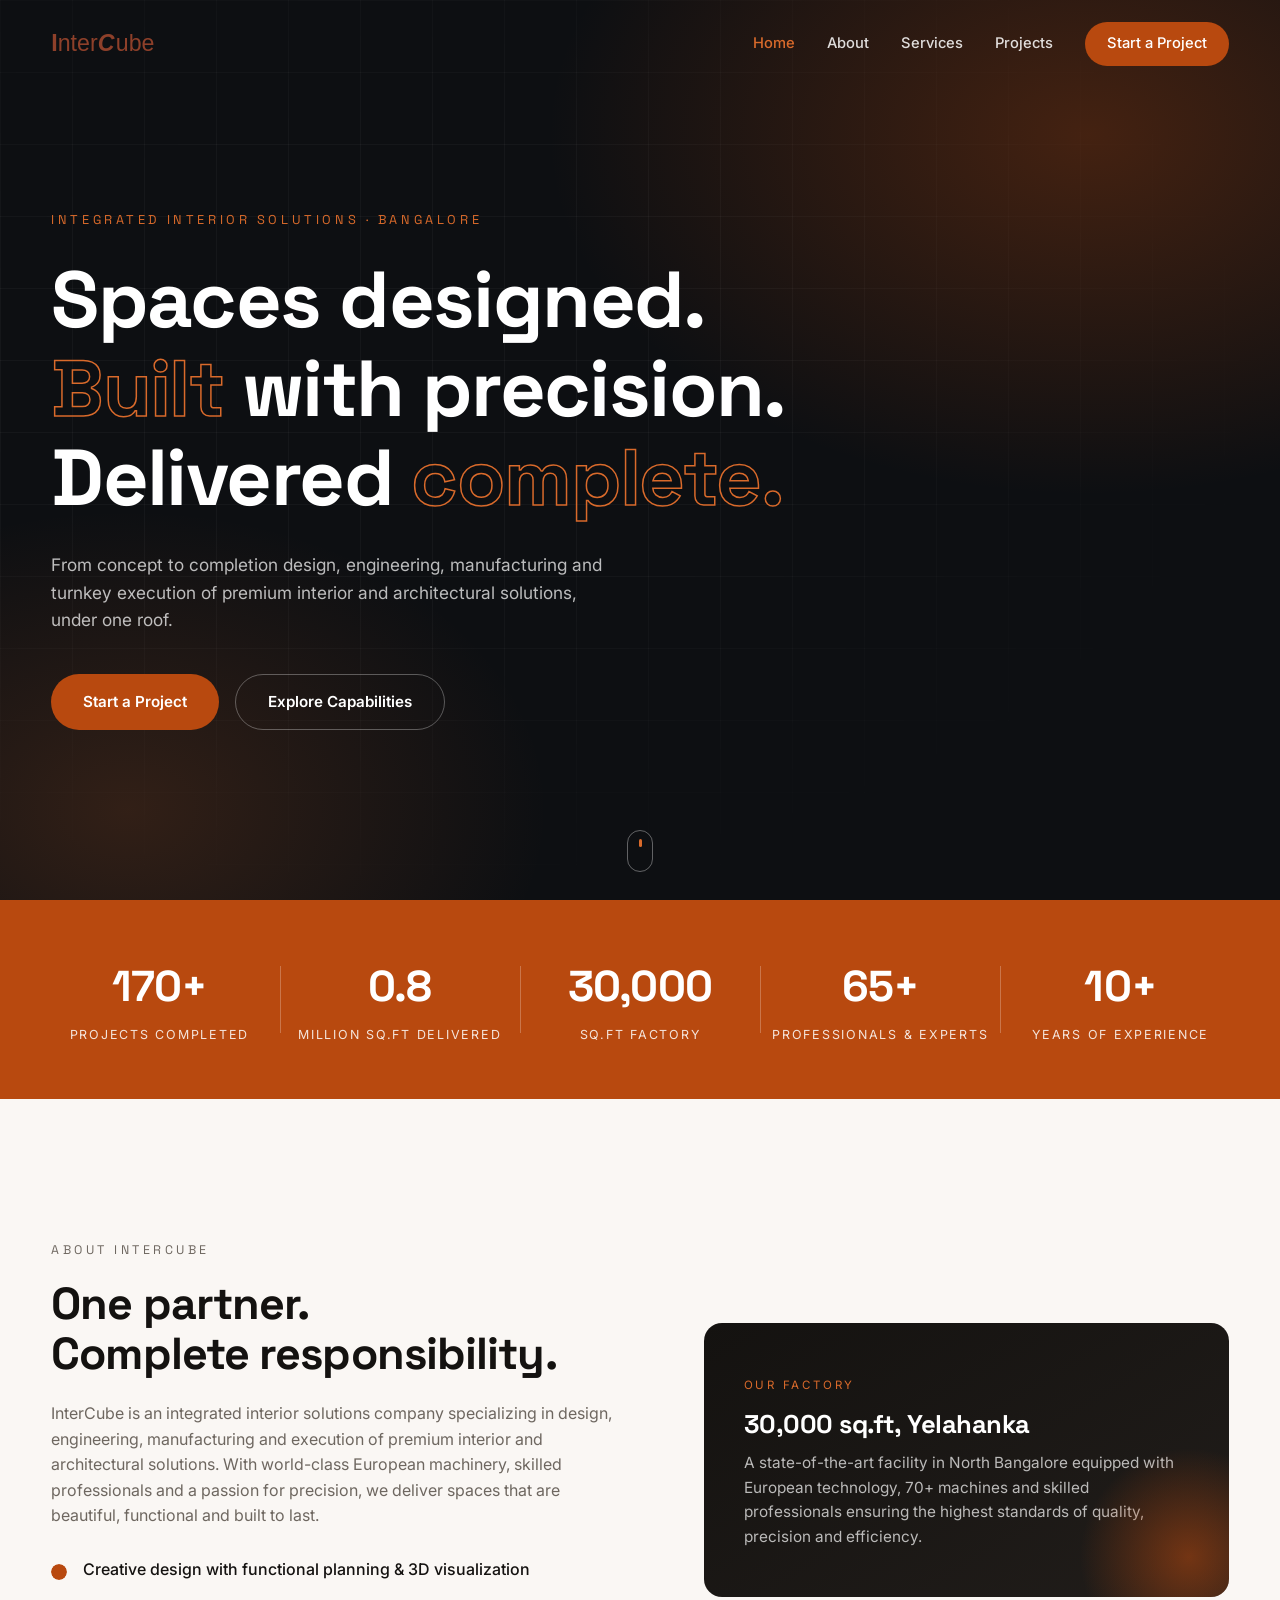
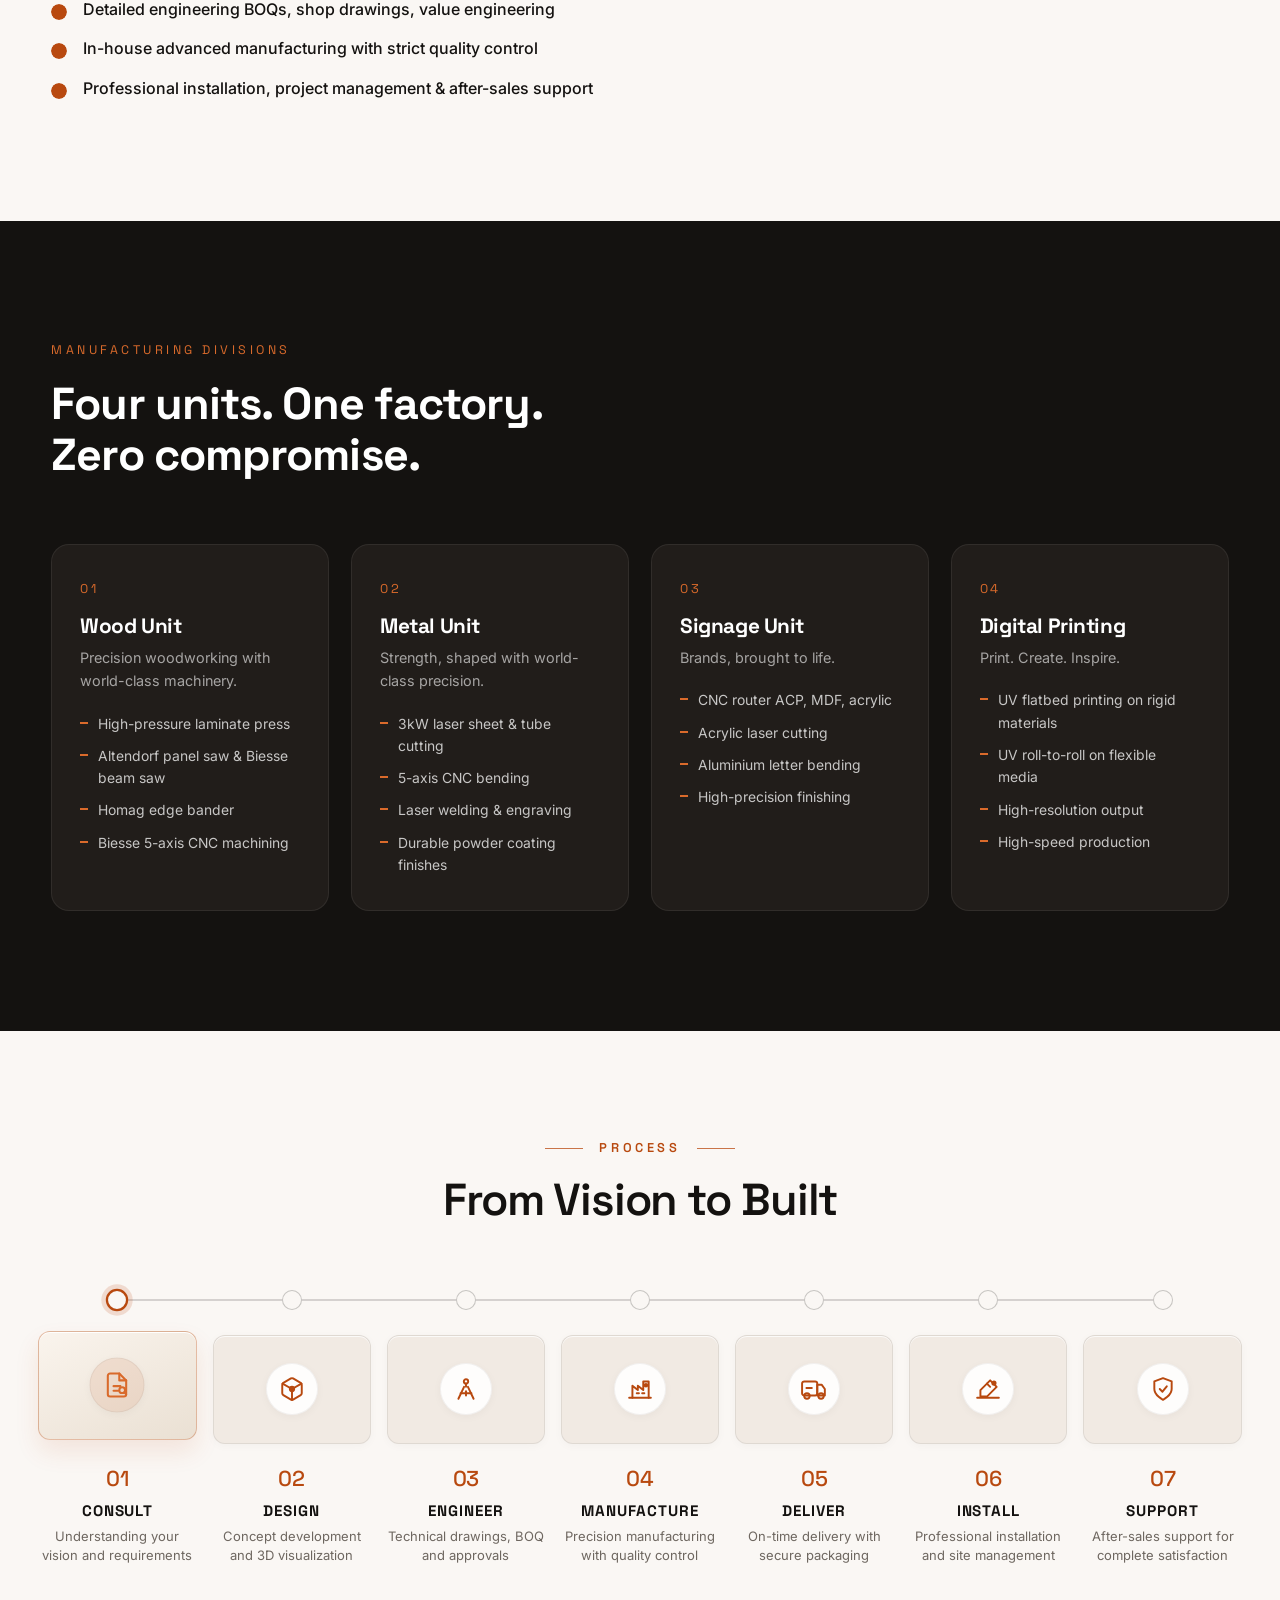
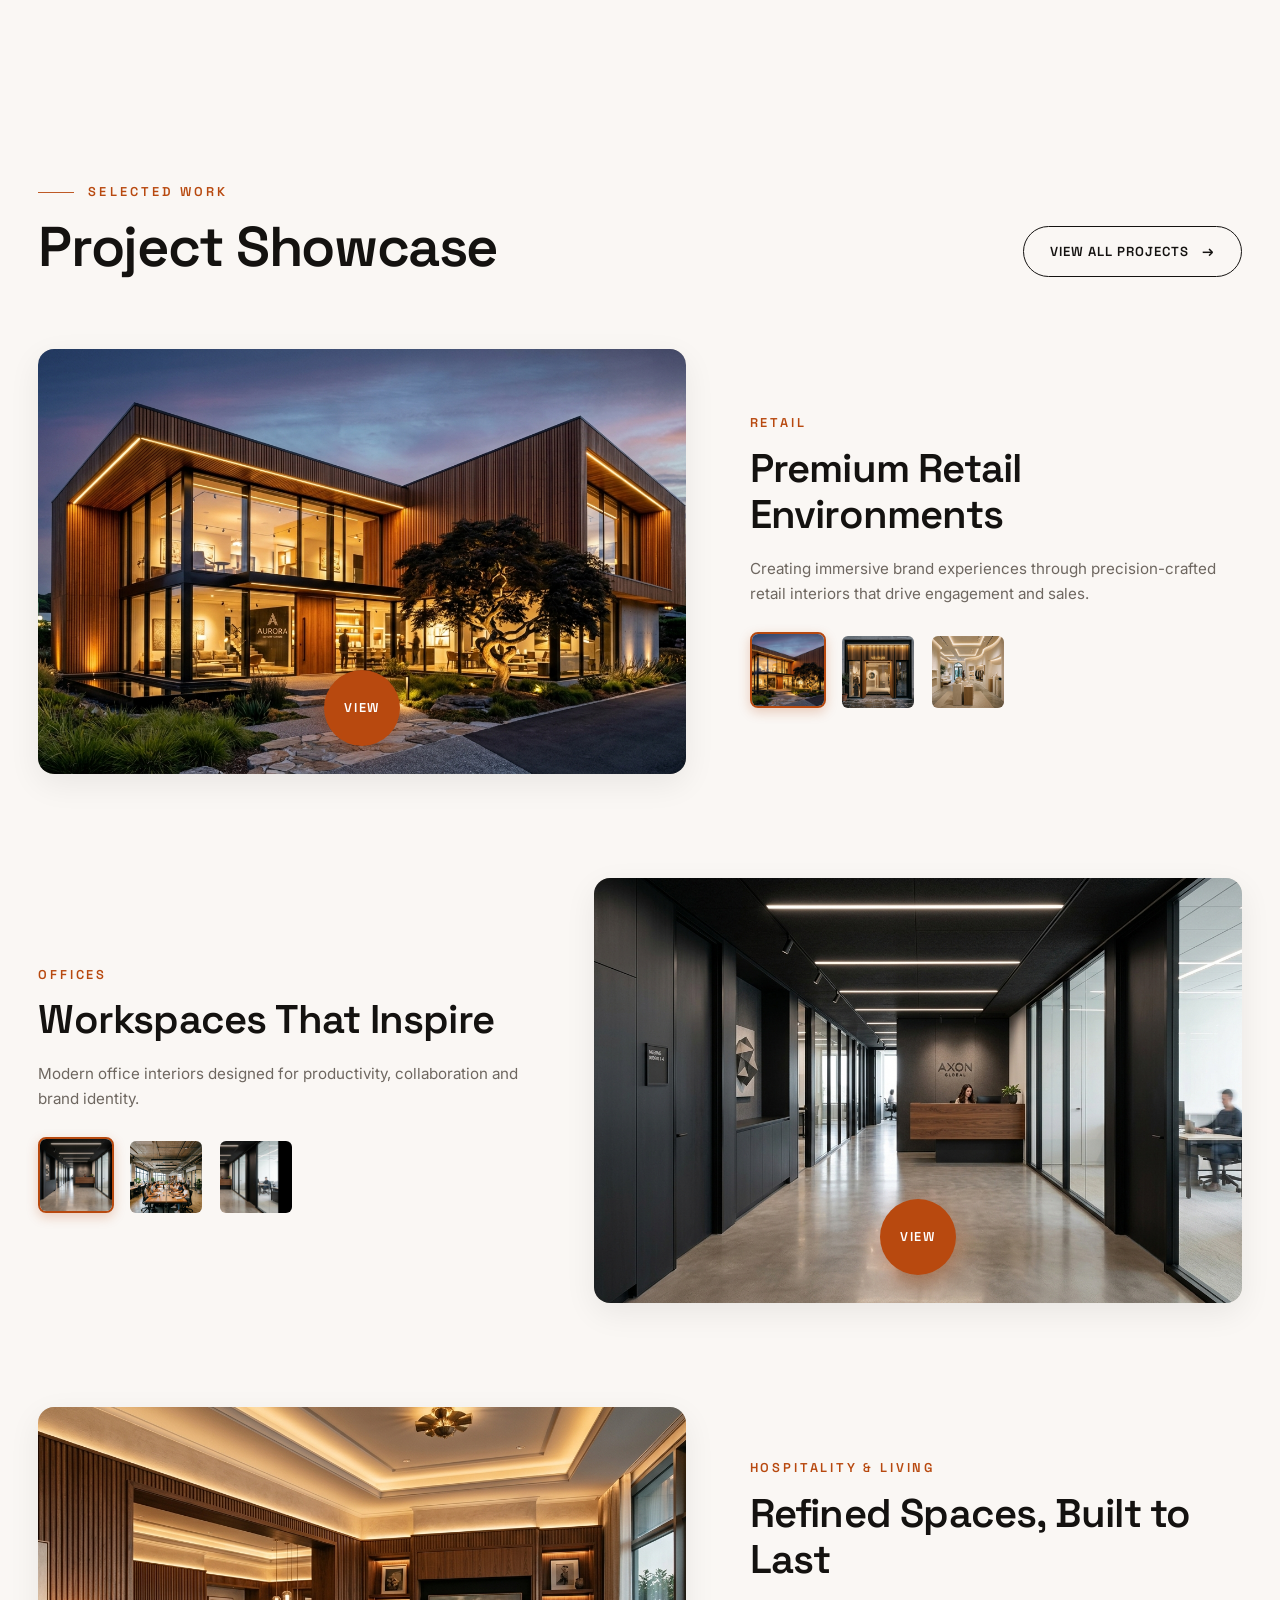
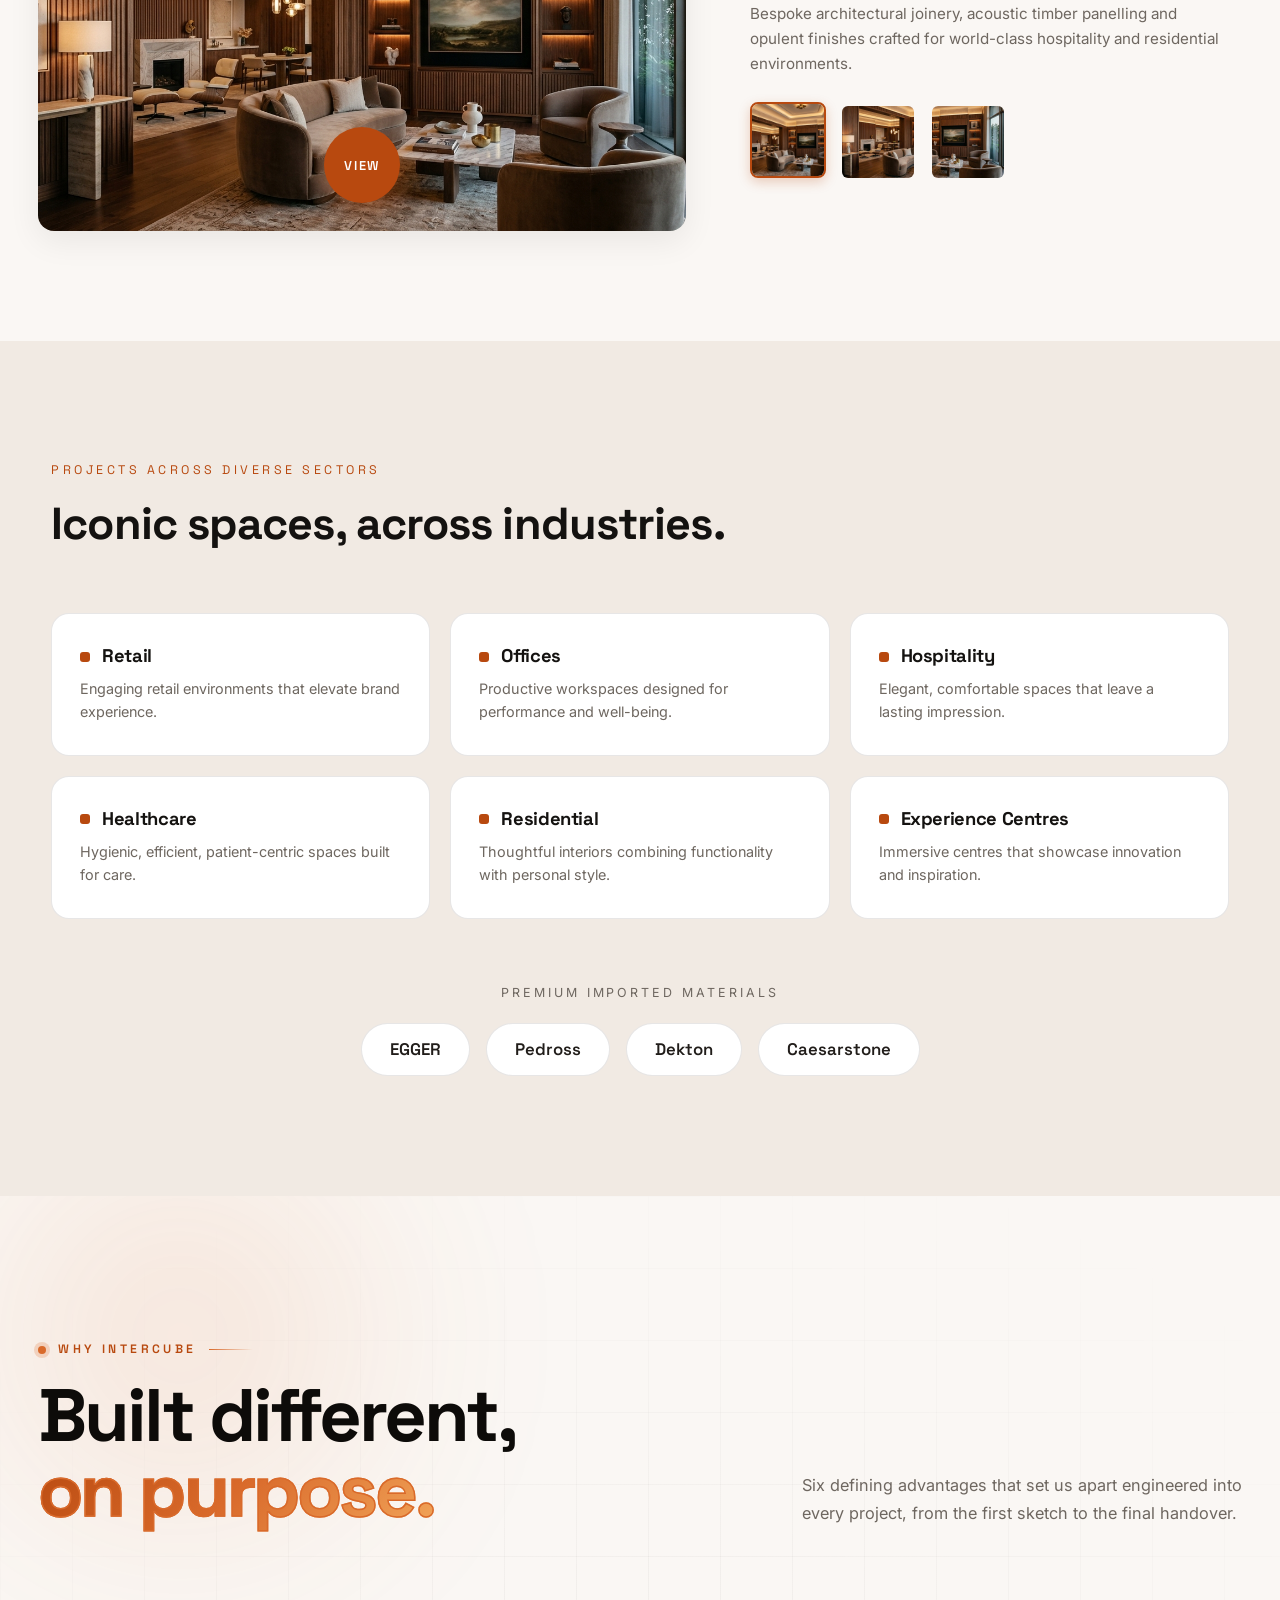
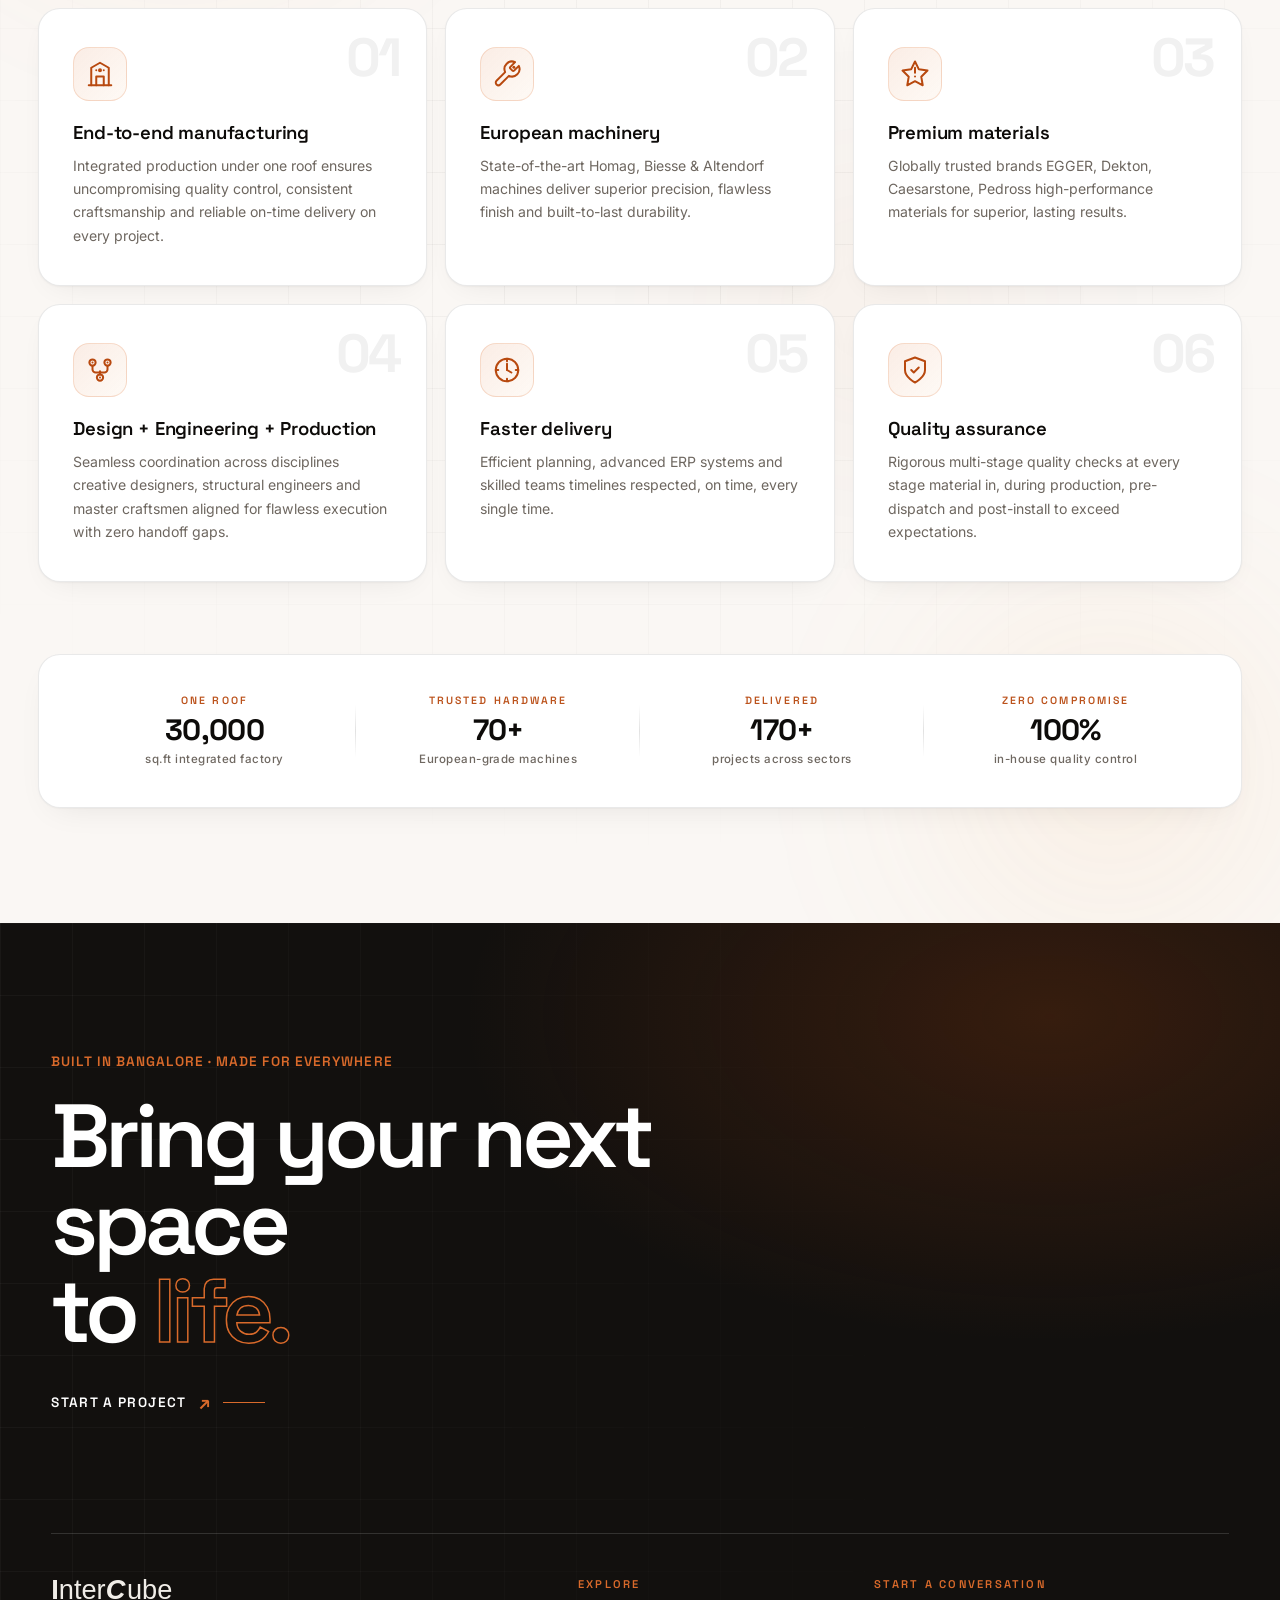
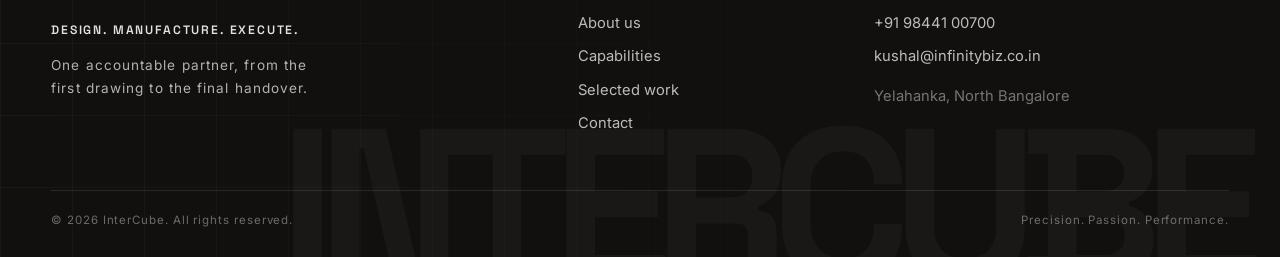
==== index.html @ f69dd616 "Initial commit" ====
<!DOCTYPE html>
<html lang="en">

<head>
  <meta charset="UTF-8">
  <meta name="viewport" content="width=device-width, initial-scale=1.0">
  <title>InterCube  Design · Manufacture · Execute</title>
  <meta name="description"
    content="InterCube is an integrated interior solutions company in Bangalore. Design, engineering, manufacturing and turnkey execution of premium interior and architectural solutions.">
  <link rel="icon" type="image/png" sizes="32x32" href="images/favicon-32.png">
  <link rel="icon" type="image/png" sizes="16x16" href="images/favicon-16.png">
  <link rel="icon" type="image/png" sizes="48x48" href="images/favicon-48.png">
  <link rel="apple-touch-icon" sizes="180x180" href="images/apple-touch-icon.png">
  <link rel="preconnect" href="https://fonts.googleapis.com">
  <link rel="preconnect" href="https://fonts.gstatic.com" crossorigin>
  <link
    href="https://fonts.googleapis.com/css2?family=Space+Grotesk:wght@400;500;600;700&family=Inter:wght@400;500;600&display=swap"
    rel="stylesheet">
  <link rel="stylesheet" href="css/style.css">
</head>

<body>

  <!-- ============ NAV ============ -->
  <header class="nav" id="nav">
    <div class="nav__inner">
      <a href="index.html" class="nav__logo"><span class="brandmark"><b>I</b>nter<b class="brandmark__c">C</b>ube</span></a>
      <nav class="nav__links" id="navLinks">
        <a href="index.html" class="nav__link--active" aria-current="page">Home</a>
        <a href="about.html">About</a>
        <a href="services.html">Services</a>
        <a href="projects.html">Projects</a>
        <a href="contact.html" class="nav__cta" data-project-modal>Start a Project</a>
      </nav>
      <button class="nav__toggle" id="navToggle" aria-label="Menu">
        <span></span><span></span><span></span>
      </button>
    </div>
  </header>

  <!-- ============ HERO ============ -->
  <section class="hero" id="top">
    <div class="hero__bg" aria-hidden="true">
      <video class="hero__video" autoplay muted loop playsinline preload="auto">
        <source src="videos/109087-683060438_medium.mp4" type="video/mp4">
        <source src="../109087-683060438_medium.mp4" type="video/mp4">
      </video>
      <div class="hero__overlay"></div>
    </div>
    <div class="hero__inner">
      <p class="hero__eyebrow reveal">Integrated Interior Solutions · Bangalore</p>
      <h1 class="hero__title reveal">
        Spaces designed.<br>
        <em>Built</em> with precision.<br>
        Delivered <em>complete.</em>
      </h1>
      <p class="hero__sub reveal">
        From concept to completion  design, engineering, manufacturing and turnkey
        execution of premium interior and architectural solutions, under one roof.
      </p>
      <div class="hero__actions reveal">
        <a href="contact.html" class="btn btn--primary">Start a Project</a>
        <a href="services.html" class="btn btn--ghost">Explore Capabilities</a>
      </div>
    </div>
    <div class="hero__scroll" aria-hidden="true"><span></span></div>
  </section>

  <!-- ============ STATS ============ -->
  <section class="stats">
    <div class="stats__inner">
      <div class="stat reveal"><strong data-count="170" data-suffix="+">0</strong><span>Projects Completed</span></div>
      <div class="stat reveal"><strong data-count="0.8" data-decimals="1">0</strong><span>Million Sq.Ft Delivered</span>
      </div>
      <div class="stat reveal"><strong data-count="30000" data-format="k">0</strong><span>Sq.Ft Factory</span></div>
      <div class="stat reveal"><strong data-count="65" data-suffix="+">0</strong><span>Professionals & Experts</span>
      </div>
      <div class="stat reveal"><strong data-count="10" data-suffix="+">0</strong><span>Years of Experience</span></div>
    </div>
  </section>

  <!-- ============ ABOUT ============ -->
  <section class="section" id="about">
    <div class="container split">
      <div class="split__text reveal">
        <p class="eyebrow">About InterCube</p>
        <h2>One partner. <br>Complete responsibility.</h2>
        <p>
          InterCube is an integrated interior solutions company specializing in design,
          engineering, manufacturing and execution of premium interior and architectural
          solutions. With world-class European machinery, skilled professionals and a
          passion for precision, we deliver spaces that are beautiful, functional and
          built to last.
        </p>
        <ul class="checklist">
          <li>Creative design with functional planning &amp; 3D visualization</li>
          <li>Detailed engineering  BOQs, shop drawings, value engineering</li>
          <li>In-house advanced manufacturing with strict quality control</li>
          <li>Professional installation, project management &amp; after-sales support</li>
        </ul>
      </div>
      <div class="split__media reveal">
        <div class="media-card">
          <span class="media-card__tag">Our Factory</span>
          <h3>30,000 sq.ft, Yelahanka</h3>
          <p>A state-of-the-art facility in North Bangalore equipped with European technology, 70+ machines and skilled
            professionals  ensuring the highest standards of quality, precision and efficiency.</p>
        </div>
      </div>
    </div>
  </section>

  <!-- ============ DIVISIONS ============ -->
  <section class="section section--dark" id="divisions">
    <div class="container">
      <div class="section__head reveal">
        <p class="eyebrow">Manufacturing Divisions</p>
        <h2>Four units. One factory. <br>Zero compromise.</h2>
      </div>
      <div class="cards">
        <article class="card reveal">
          <div class="card__num">01</div>
          <h3>Wood Unit</h3>
          <p>Precision woodworking with world-class machinery.</p>
          <ul>
            <li>High-pressure laminate press</li>
            <li>Altendorf panel saw &amp; Biesse beam saw</li>
            <li>Homag edge bander</li>
            <li>Biesse 5-axis CNC machining</li>
          </ul>
        </article>
        <article class="card reveal">
          <div class="card__num">02</div>
          <h3>Metal Unit</h3>
          <p>Strength, shaped with world-class precision.</p>
          <ul>
            <li>3kW laser sheet &amp; tube cutting</li>
            <li>5-axis CNC bending</li>
            <li>Laser welding &amp; engraving</li>
            <li>Durable powder coating finishes</li>
          </ul>
        </article>
        <article class="card reveal">
          <div class="card__num">03</div>
          <h3>Signage Unit</h3>
          <p>Brands, brought to life.</p>
          <ul>
            <li>CNC router  ACP, MDF, acrylic</li>
            <li>Acrylic laser cutting</li>
            <li>Aluminium letter bending</li>
            <li>High-precision finishing</li>
          </ul>
        </article>
        <article class="card reveal">
          <div class="card__num">04</div>
          <h3>Digital Printing</h3>
          <p>Print. Create. Inspire.</p>
          <ul>
            <li>UV flatbed printing on rigid materials</li>
            <li>UV roll-to-roll on flexible media</li>
            <li>High-resolution output</li>
            <li>High-speed production</li>
          </ul>
        </article>
      </div>
    </div>
  </section>

  <!-- ============ PROCESS ============ -->
  <section class="section section--process" id="process">
    <div class="container container--wide">
      <div class="section__head section__head--center reveal">
        <p class="process__eyebrow">Process</p>
        <h2 class="process__title">From Vision to Built</h2>
      </div>

      <div class="process-timeline" role="list">
        <!-- 01 CONSULT -->
        <div class="process-step is-active reveal" role="listitem" style="--step-idx: 0;">
          <div class="process-step__track">
            <span class="process-step__marker" aria-hidden="true"></span>
          </div>
          <div class="process-step__card">
            <div class="process-step__icon-box">
              <svg width="26" height="26" viewBox="0 0 24 24" fill="none" stroke="currentColor" stroke-width="1.8" stroke-linecap="round" stroke-linejoin="round" aria-hidden="true">
                <path d="M14 2H6a2 2 0 0 0-2 2v16a2 2 0 0 0 2 2h12a2 2 0 0 0 2-2V8z"></path>
                <polyline points="14 2 14 8 20 8"></polyline>
                <path d="M9 13h6"></path>
                <path d="M9 17h4"></path>
                <circle cx="16.5" cy="16.5" r="2.5"></circle>
                <path d="m18.3 18.3 1.7 1.7"></path>
              </svg>
            </div>
          </div>
          <div class="process-step__content">
            <span class="process-step__num">01</span>
            <h3 class="process-step__title">Consult</h3>
            <p class="process-step__desc">Understanding your vision and requirements</p>
          </div>
        </div>

        <!-- 02 DESIGN -->
        <div class="process-step reveal" role="listitem" style="--step-idx: 1;">
          <div class="process-step__track">
            <span class="process-step__marker" aria-hidden="true"></span>
          </div>
          <div class="process-step__card">
            <div class="process-step__icon-box">
              <svg width="26" height="26" viewBox="0 0 24 24" fill="none" stroke="currentColor" stroke-width="1.8" stroke-linecap="round" stroke-linejoin="round" aria-hidden="true">
                <path d="M21 16V8a2 2 0 0 0-1-1.73l-7-4a2 2 0 0 0-2 0l-7 4A2 2 0 0 0 3 8v8a2 2 0 0 0 1 1.73l7 4a2 2 0 0 0 2 0l7-4A2 2 0 0 0 21 16z"></path>
                <polyline points="3.27 6.96 12 12.01 20.73 6.96"></polyline>
                <line x1="12" y1="22.08" x2="12" y2="12"></line>
                <circle cx="12" cy="12" r="2" fill="currentColor"></circle>
              </svg>
            </div>
          </div>
          <div class="process-step__content">
            <span class="process-step__num">02</span>
            <h3 class="process-step__title">Design</h3>
            <p class="process-step__desc">Concept development and 3D visualization</p>
          </div>
        </div>

        <!-- 03 ENGINEER -->
        <div class="process-step reveal" role="listitem" style="--step-idx: 2;">
          <div class="process-step__track">
            <span class="process-step__marker" aria-hidden="true"></span>
          </div>
          <div class="process-step__card">
            <div class="process-step__icon-box">
              <svg width="26" height="26" viewBox="0 0 24 24" fill="none" stroke="currentColor" stroke-width="1.8" stroke-linecap="round" stroke-linejoin="round" aria-hidden="true">
                <circle cx="12" cy="5" r="2"></circle>
                <path d="M12 7v3"></path>
                <path d="m5 21 5.2-11"></path>
                <path d="m19 21-5.2-11"></path>
                <path d="M7 16h10"></path>
                <path d="M12 14v4"></path>
              </svg>
            </div>
          </div>
          <div class="process-step__content">
            <span class="process-step__num">03</span>
            <h3 class="process-step__title">Engineer</h3>
            <p class="process-step__desc">Technical drawings, BOQ and approvals</p>
          </div>
        </div>

        <!-- 04 MANUFACTURE -->
        <div class="process-step reveal" role="listitem" style="--step-idx: 3;">
          <div class="process-step__track">
            <span class="process-step__marker" aria-hidden="true"></span>
          </div>
          <div class="process-step__card">
            <div class="process-step__icon-box">
              <svg width="26" height="26" viewBox="0 0 24 24" fill="none" stroke="currentColor" stroke-width="1.8" stroke-linecap="round" stroke-linejoin="round" aria-hidden="true">
                <path d="M2 20h20"></path>
                <path d="M5 20V9l5 4V9l5 4V5h5v15"></path>
                <circle cx="17.5" cy="8.5" r="1.2" fill="currentColor"></circle>
                <path d="M9 16h2"></path>
                <path d="M14 16h2"></path>
              </svg>
            </div>
          </div>
          <div class="process-step__content">
            <span class="process-step__num">04</span>
            <h3 class="process-step__title">Manufacture</h3>
            <p class="process-step__desc">Precision manufacturing with quality control</p>
          </div>
        </div>

        <!-- 05 DELIVER -->
        <div class="process-step reveal" role="listitem" style="--step-idx: 4;">
          <div class="process-step__track">
            <span class="process-step__marker" aria-hidden="true"></span>
          </div>
          <div class="process-step__card">
            <div class="process-step__icon-box">
              <svg width="26" height="26" viewBox="0 0 24 24" fill="none" stroke="currentColor" stroke-width="1.8" stroke-linecap="round" stroke-linejoin="round" aria-hidden="true">
                <rect x="1" y="5" width="14" height="13" rx="2"></rect>
                <polygon points="15 8 19 8 22 12 22 18 15 18 15 8"></polygon>
                <circle cx="5.5" cy="18.5" r="2.5"></circle>
                <circle cx="18.5" cy="18.5" r="2.5"></circle>
                <line x1="5" y1="11" x2="10" y2="11"></line>
              </svg>
            </div>
          </div>
          <div class="process-step__content">
            <span class="process-step__num">05</span>
            <h3 class="process-step__title">Deliver</h3>
            <p class="process-step__desc">On-time delivery with secure packaging</p>
          </div>
        </div>

        <!-- 06 INSTALL -->
        <div class="process-step reveal" role="listitem" style="--step-idx: 5;">
          <div class="process-step__track">
            <span class="process-step__marker" aria-hidden="true"></span>
          </div>
          <div class="process-step__card">
            <div class="process-step__icon-box">
              <svg width="26" height="26" viewBox="0 0 24 24" fill="none" stroke="currentColor" stroke-width="1.8" stroke-linecap="round" stroke-linejoin="round" aria-hidden="true">
                <path d="M2 20h20"></path>
                <path d="m14 4 6 6-9 9H5v-6l9-9z"></path>
                <path d="m11 7 3 3"></path>
                <circle cx="17.5" cy="6.5" r="1.5" fill="currentColor"></circle>
              </svg>
            </div>
          </div>
          <div class="process-step__content">
            <span class="process-step__num">06</span>
            <h3 class="process-step__title">Install</h3>
            <p class="process-step__desc">Professional installation and site management</p>
          </div>
        </div>

        <!-- 07 SUPPORT -->
        <div class="process-step reveal" role="listitem" style="--step-idx: 6;">
          <div class="process-step__track">
            <span class="process-step__marker" aria-hidden="true"></span>
          </div>
          <div class="process-step__card">
            <div class="process-step__icon-box">
              <svg width="26" height="26" viewBox="0 0 24 24" fill="none" stroke="currentColor" stroke-width="1.8" stroke-linecap="round" stroke-linejoin="round" aria-hidden="true">
                <path d="M12 22s8-4 8-10V5l-8-3-8 3v7c0 6 8 10 8 10z"></path>
                <polyline points="9 12 11.5 14.5 15.5 9.5"></polyline>
              </svg>
            </div>
          </div>
          <div class="process-step__content">
            <span class="process-step__num">07</span>
            <h3 class="process-step__title">Support</h3>
            <p class="process-step__desc">After-sales support for complete satisfaction</p>
          </div>
        </div>
      </div>
    </div>
  </section>

  <!-- ============ PROJECT SHOWCASE ============ -->
  <section class="section section--showcase" id="projects">
    <div class="container container--wide">
      <div class="showcase__header reveal">
        <div class="showcase__header-left">
          <p class="showcase__eyebrow">Selected Work</p>
          <h2 class="showcase__title">Project Showcase</h2>
        </div>
        <div class="showcase__header-right">
          <a href="projects.html" class="showcase__cta">
            VIEW ALL PROJECTS <span class="arrow" aria-hidden="true">&rarr;</span>
          </a>
        </div>
      </div>

      <div class="showcase__list">
        <!-- Project 1: Retail -->
        <article class="project-card reveal">
          <div class="project-card__media">
            <img src="images/retail-main.jpg" alt="Premium Retail Environments - Luxury Flagship Showroom" class="project-card__img" id="projectImg1" loading="lazy">
            <button type="button" class="project-card__badge" data-project-idx="0" aria-label="View Project: Premium Retail Environments">
              <span>VIEW</span>
            </button>
          </div>
          <div class="project-card__info">
            <p class="project-card__sector">Retail</p>
            <h3 class="project-card__heading">Premium Retail Environments</h3>
            <p class="project-card__desc">Creating immersive brand experiences through precision-crafted retail interiors that drive engagement and sales.</p>
            <div class="project-card__gallery" role="group" aria-label="Retail project gallery">
              <button type="button" class="project-card__thumb is-active" data-target="projectImg1" data-full="images/retail-main.jpg" aria-label="Main showroom image">
                <img src="images/retail-main.jpg" alt="Main showroom">
              </button>
              <button type="button" class="project-card__thumb" data-target="projectImg1" data-full="images/retail-thumb-1.jpg" aria-label="Storefront entrance">
                <img src="images/retail-thumb-1.jpg" alt="Storefront entrance">
              </button>
              <button type="button" class="project-card__thumb" data-target="projectImg1" data-full="images/retail-thumb-2.jpg" aria-label="Interior display showroom">
                <img src="images/retail-thumb-2.jpg" alt="Interior display showroom">
              </button>
            </div>
          </div>
        </article>

        <!-- Project 2: Offices (Alternating layout) -->
        <article class="project-card project-card--reverse reveal">
          <div class="project-card__info">
            <p class="project-card__sector">Offices</p>
            <h3 class="project-card__heading">Workspaces That Inspire</h3>
            <p class="project-card__desc">Modern office interiors designed for productivity, collaboration and brand identity.</p>
            <div class="project-card__gallery" role="group" aria-label="Offices project gallery">
              <button type="button" class="project-card__thumb is-active" data-target="projectImg2" data-full="images/office-main.jpg" aria-label="Main office corridor">
                <img src="images/office-main.jpg" alt="Main office corridor">
              </button>
              <button type="button" class="project-card__thumb" data-target="projectImg2" data-full="images/office-thumb-1.jpg" aria-label="Collaborative workstations">
                <img src="images/office-thumb-1.jpg" alt="Collaborative workstations">
              </button>
              <button type="button" class="project-card__thumb" data-target="projectImg2" data-full="images/office-thumb-2.jpg" aria-label="Executive lounge">
                <img src="images/office-thumb-2.jpg" alt="Executive lounge">
              </button>
            </div>
          </div>
          <div class="project-card__media">
            <img src="images/office-main.jpg" alt="Workspaces That Inspire - Modern Office Interiors" class="project-card__img" id="projectImg2" loading="lazy">
            <button type="button" class="project-card__badge" data-project-idx="1" aria-label="View Project: Workspaces That Inspire">
              <span>VIEW</span>
            </button>
          </div>
        </article>

        <!-- Project 3: Hospitality -->
        <article class="project-card reveal">
          <div class="project-card__media">
            <img src="images/hospitality-main.jpg" alt="Refined Spaces, Built to Last - Luxury Hospitality Suite" class="project-card__img" id="projectImg3" loading="lazy">
            <button type="button" class="project-card__badge" data-project-idx="2" aria-label="View Project: Refined Hospitality Spaces">
              <span>VIEW</span>
            </button>
          </div>
          <div class="project-card__info">
            <p class="project-card__sector">Hospitality &amp; Living</p>
            <h3 class="project-card__heading">Refined Spaces, Built to Last</h3>
            <p class="project-card__desc">Bespoke architectural joinery, acoustic timber panelling and opulent finishes crafted for world-class hospitality and residential environments.</p>
            <div class="project-card__gallery" role="group" aria-label="Hospitality project gallery">
              <button type="button" class="project-card__thumb is-active" data-target="projectImg3" data-full="images/hospitality-main.jpg" aria-label="Luxury presidential suite">
                <img src="images/hospitality-main.jpg" alt="Luxury presidential suite">
              </button>
              <button type="button" class="project-card__thumb" data-target="projectImg3" data-full="images/hospitality-thumb-1.jpg" aria-label="Bespoke fireplace detail">
                <img src="images/hospitality-thumb-1.jpg" alt="Bespoke fireplace detail">
              </button>
              <button type="button" class="project-card__thumb" data-target="projectImg3" data-full="images/hospitality-thumb-2.jpg" aria-label="Fluted timber panelling detail">
                <img src="images/hospitality-thumb-2.jpg" alt="Fluted timber panelling detail">
              </button>
            </div>
          </div>
        </article>
      </div>
    </div>
  </section>

  <!-- Lightbox Modal for Project Showcase -->
  <dialog id="projectModal" class="project-modal" aria-labelledby="modalHeading">
    <div class="project-modal__backdrop" id="modalBackdrop"></div>
    <div class="project-modal__container">
      <button type="button" class="project-modal__close" id="modalClose" aria-label="Close modal">&times;</button>
      <div class="project-modal__frame">
        <img src="" alt="" id="modalImg" class="project-modal__img">
      </div>
      <div class="project-modal__caption">
        <span class="project-modal__sector" id="modalSector"></span>
        <h4 class="project-modal__title" id="modalHeading"></h4>
      </div>
    </div>
  </dialog>

  <!-- ============ SECTORS ============ -->
  <section class="section section--tint" id="sectors">
    <div class="container">
      <div class="section__head reveal">
        <p class="eyebrow">Projects Across Diverse Sectors</p>
        <h2>Iconic spaces, across industries.</h2>
      </div>
      <div class="sectors">
        <div class="sector reveal">
          <h3>Retail</h3>
          <p>Engaging retail environments that elevate brand experience.</p>
        </div>
        <div class="sector reveal">
          <h3>Offices</h3>
          <p>Productive workspaces designed for performance and well-being.</p>
        </div>
        <div class="sector reveal">
          <h3>Hospitality</h3>
          <p>Elegant, comfortable spaces that leave a lasting impression.</p>
        </div>
        <div class="sector reveal">
          <h3>Healthcare</h3>
          <p>Hygienic, efficient, patient-centric spaces built for care.</p>
        </div>
        <div class="sector reveal">
          <h3>Residential</h3>
          <p>Thoughtful interiors combining functionality with personal style.</p>
        </div>
        <div class="sector reveal">
          <h3>Experience Centres</h3>
          <p>Immersive centres that showcase innovation and inspiration.</p>
        </div>
      </div>
      <div class="materials reveal">
        <p class="materials__label">Premium imported materials</p>
        <div class="materials__row">
          <span>EGGER</span><span>Pedross</span><span>Dekton</span><span>Caesarstone</span>
        </div>
      </div>
    </div>
  </section>

  <!-- ============ WHY INTERCUBE  IMMERSIVE ============ -->
  <section class="why-intercube" id="why">
    <div class="why-intercube__bg" aria-hidden="true">
      <div class="why-intercube__grid"></div>
      <div class="why-intercube__glow why-intercube__glow--1"></div>
      <div class="why-intercube__glow why-intercube__glow--2"></div>
      <div class="why-intercube__glow why-intercube__glow--3"></div>
    </div>

    <div class="container container--wide">
      <div class="why-intercube__head">
        <div class="why-intercube__head-left reveal">
          <p class="why-intercube__eyebrow">
            <span class="why-intercube__eyebrow-dot"></span>
            Why InterCube
            <span class="why-intercube__eyebrow-line"></span>
          </p>
          <h2 class="why-intercube__title">
            Built different,<br>
            <em>on purpose.</em>
          </h2>
        </div>
        <div class="why-intercube__head-right reveal">
          <p class="why-intercube__lede">
            Six defining advantages that set us apart  engineered into every project, from the first sketch to the final handover.
          </p>
        </div>
      </div>

      <div class="why-bento">

        <!-- CARD 01 -->
        <article class="why-card reveal" style="--card-delay: 0ms;">
          <span class="why-card__num">01</span>
          <div class="why-card__icon">
            <svg width="32" height="32" viewBox="0 0 24 24" fill="none" stroke="currentColor" stroke-width="1.6" stroke-linecap="round" stroke-linejoin="round" aria-hidden="true">
              <path d="M3 21h18"></path>
              <path d="M5 21V7l7-4 7 4v14"></path>
              <path d="M9 21v-7h6v7"></path>
              <path d="M9 9h.01"></path>
              <path d="M15 9h.01"></path>
              <circle cx="12" cy="9" r=".8" fill="currentColor"></circle>
            </svg>
          </div>
          <div class="why-card__body">
            <h3>End-to-end manufacturing</h3>
            <p>Integrated production under one roof ensures uncompromising quality control, consistent craftsmanship and reliable on-time delivery on every project.</p>
          </div>
          <div class="why-card__shine"></div>
        </article>

        <!-- CARD 02 -->
        <article class="why-card reveal" style="--card-delay: 60ms;">
          <span class="why-card__num">02</span>
          <div class="why-card__icon">
            <svg width="32" height="32" viewBox="0 0 24 24" fill="none" stroke="currentColor" stroke-width="1.6" stroke-linecap="round" stroke-linejoin="round" aria-hidden="true">
              <path d="M14.7 6.3a1 1 0 0 0 0 1.4l1.6 1.6a1 1 0 0 0 1.4 0l3.77-3.77a6 6 0 0 1-7.94 7.94l-6.91 6.91a2.12 2.12 0 0 1-3-3l6.91-6.91a6 6 0 0 1 7.94-7.94l-3.76 3.76z"></path>
              <circle cx="17.5" cy="6.5" r="1.2" fill="currentColor" stroke="none"></circle>
            </svg>
          </div>
          <div class="why-card__body">
            <h3>European machinery</h3>
            <p>State-of-the-art Homag, Biesse &amp; Altendorf machines deliver superior precision, flawless finish and built-to-last durability.</p>
          </div>
          <div class="why-card__shine"></div>
        </article>

        <!-- CARD 03 -->
        <article class="why-card reveal" style="--card-delay: 120ms;">
          <span class="why-card__num">03</span>
          <div class="why-card__icon">
            <svg width="32" height="32" viewBox="0 0 24 24" fill="none" stroke="currentColor" stroke-width="1.6" stroke-linecap="round" stroke-linejoin="round" aria-hidden="true">
              <polygon points="12 2 15.09 8.26 22 9.27 17 14.14 18.18 21.02 12 17.77 5.82 21.02 7 14.14 2 9.27 8.91 8.26 12 2"></polygon>
              <path d="M12 7v4"></path>
              <path d="M12 14h.01"></path>
            </svg>
          </div>
          <div class="why-card__body">
            <h3>Premium materials</h3>
            <p>Globally trusted brands  EGGER, Dekton, Caesarstone, Pedross  high-performance materials for superior, lasting results.</p>
          </div>
          <div class="why-card__shine"></div>
        </article>

        <!-- CARD 04 -->
        <article class="why-card reveal" style="--card-delay: 180ms;">
          <span class="why-card__num">04</span>
          <div class="why-card__icon">
            <svg width="34" height="34" viewBox="0 0 24 24" fill="none" stroke="currentColor" stroke-width="1.6" stroke-linecap="round" stroke-linejoin="round" aria-hidden="true">
              <circle cx="6" cy="6" r="2.5"></circle>
              <circle cx="18" cy="6" r="2.5"></circle>
              <circle cx="12" cy="18" r="2.5"></circle>
              <path d="M6 8.5v3a2.5 2.5 0 0 0 2.5 2.5h7A2.5 2.5 0 0 0 18 11.5v-3"></path>
              <path d="M12 13v2.5"></path>
              <circle cx="6" cy="6" r=".8" fill="currentColor" stroke="none"></circle>
              <circle cx="18" cy="6" r=".8" fill="currentColor" stroke="none"></circle>
              <circle cx="12" cy="18" r=".8" fill="currentColor" stroke="none"></circle>
            </svg>
          </div>
          <div class="why-card__body">
            <h3>Design + Engineering + Production</h3>
            <p>Seamless coordination across disciplines  creative designers, structural engineers and master craftsmen aligned for flawless execution with zero handoff gaps.</p>
          </div>
          <div class="why-card__shine"></div>
        </article>

        <!-- CARD 05 -->
        <article class="why-card reveal" style="--card-delay: 240ms;">
          <span class="why-card__num">05</span>
          <div class="why-card__icon">
            <svg width="32" height="32" viewBox="0 0 24 24" fill="none" stroke="currentColor" stroke-width="1.6" stroke-linecap="round" stroke-linejoin="round" aria-hidden="true">
              <circle cx="12" cy="12" r="9"></circle>
              <polyline points="12 7 12 12 15.5 14"></polyline>
              <path d="M3 12h2"></path>
              <path d="M19 12h2"></path>
              <path d="M12 3v2"></path>
              <path d="M12 19v2"></path>
              <circle cx="12" cy="12" r=".8" fill="currentColor" stroke="none"></circle>
            </svg>
          </div>
          <div class="why-card__body">
            <h3>Faster delivery</h3>
            <p>Efficient planning, advanced ERP systems and skilled teams  timelines respected, on time, every single time.</p>
          </div>
          <div class="why-card__shine"></div>
        </article>

        <!-- CARD 06 -->
        <article class="why-card reveal" style="--card-delay: 300ms;">
          <span class="why-card__num">06</span>
          <div class="why-card__icon">
            <svg width="32" height="32" viewBox="0 0 24 24" fill="none" stroke="currentColor" stroke-width="1.6" stroke-linecap="round" stroke-linejoin="round" aria-hidden="true">
              <path d="M12 22s8-4 8-10V5l-8-3-8 3v7c0 6 8 10 8 10z"></path>
              <path d="m9 12 2 2 4-4"></path>
            </svg>
          </div>
          <div class="why-card__body">
            <h3>Quality assurance</h3>
            <p>Rigorous multi-stage quality checks at every stage  material in, during production, pre-dispatch and post-install  to exceed expectations.</p>
          </div>
          <div class="why-card__shine"></div>
        </article>

      </div>

      <div class="why-intercube__stat-band reveal">
        <div class="why-stat">
          <span class="why-stat__kicker">One roof</span>
          <span class="why-stat__value">30,000</span>
          <span class="why-stat__unit">sq.ft integrated factory</span>
        </div>
        <div class="why-stat">
          <span class="why-stat__kicker">Trusted hardware</span>
          <span class="why-stat__value">70+</span>
          <span class="why-stat__unit">European-grade machines</span>
        </div>
        <div class="why-stat">
          <span class="why-stat__kicker">Delivered</span>
          <span class="why-stat__value">170+</span>
          <span class="why-stat__unit">projects across sectors</span>
        </div>
        <div class="why-stat">
          <span class="why-stat__kicker">Zero compromise</span>
          <span class="why-stat__value">100%</span>
          <span class="why-stat__unit">in-house quality control</span>
        </div>
      </div>
    </div>
  </section>

  <footer class="footer footer--home">
    <div class="container footer-home__inner">
      <div class="footer-home__intro reveal">
        <p class="footer-home__eyebrow">Built in Bangalore · Made for everywhere</p>
        <h2>Bring your next space<br>to <em>life.</em></h2>
        <a href="contact.html" class="footer-home__cta" data-project-modal>Start a project <span aria-hidden="true">↗</span></a>
      </div>

      <div class="footer-home__grid">
        <div class="footer-home__brand reveal">
          <a href="index.html" class="nav__logo"><span class="brandmark brandmark--footer"><b>I</b>nter<b class="brandmark__c">C</b>ube</span></a>
          <p>Design. Manufacture. Execute.</p>
          <p class="footer-home__statement">One accountable partner, from the first drawing to the final handover.</p>
        </div>

        <nav class="footer-home__nav reveal" aria-label="Footer navigation">
          <p>Explore</p>
          <a href="about.html">About us</a>
          <a href="services.html">Capabilities</a>
          <a href="projects.html">Selected work</a>
          <a href="contact.html">Contact</a>
        </nav>

        <div class="footer-home__contact reveal">
          <p>Start a conversation</p>
          <a href="tel:+919844100700">+91 98441 00700</a>
          <a href="mailto:kushal@infinitybiz.co.in">kushal@infinitybiz.co.in</a>
          <span>Yelahanka, North Bangalore</span>
        </div>
      </div>

      <div class="footer-home__bottom">
        <p>© <span id="year"></span> InterCube. All rights reserved.</p>
        <p>Precision. Passion. Performance.</p>
      </div>
      <span class="footer-home__wordmark" aria-hidden="true">INTERCUBE</span>
    </div>
  </footer>

  <script src="js/main.js"></script>
</body>

</html>
---- css/style.css ----
:root {
  --rust: #B8490F;
  --rust-light: #D96A2B;
  --ink: #141210;
  --ink-soft: #211D1A;
  --paper: #FAF7F4;
  --line: rgba(20, 18, 16, .1);
  --muted: #6E6760;
  --font-display: "Space Grotesk", sans-serif;
  --font-body: "Inter", sans-serif;
  --radius: 18px;
}

* {
  margin: 0;
  padding: 0;
  box-sizing: border-box
}

html {
  scroll-behavior: smooth
}

body {
  font-family: var(--font-body);
  background: var(--paper);
  color: var(--ink);
  line-height: 1.6;
  -webkit-font-smoothing: antialiased
}

h1,
h2,
h3 {
  font-family: var(--font-display);
  line-height: 1.12;
  letter-spacing: -.02em
}

img {
  max-width: 100%;
  display: block
}

a {
  color: inherit;
  text-decoration: none
}

.container {
  width: min(1180px, 92%);
  margin: 0 auto
}

.container--wide {
  width: min(1280px, 94%);
  margin: 0 auto;
}

/* ---------- Nav ---------- */
.nav {
  position: fixed;
  inset: 0 0 auto 0;
  z-index: 100;
  transition: background .35s ease, box-shadow .35s ease;
  padding: 22px 0
}

.nav.scrolled {
  background: rgba(250, 247, 244, .86);
  backdrop-filter: blur(14px);
  box-shadow: 0 1px 0 var(--line);
  padding: 12px 0
}

.nav__inner {
  width: min(1180px, 92%);
  margin: 0 auto;
  display: flex;
  align-items: center;
  justify-content: space-between
}

.nav__logo {
  display: flex;
  align-items: center;
  gap: 0.5rem;
  transition: opacity .35s
}

/* Wordmark: Arial with the I and C bold, the C italic */
.brandmark {
  font-family: Arial, Helvetica, sans-serif;
  font-weight: 400;
  font-size: 1.45rem;
  line-height: 1;
  letter-spacing: 0;
  color: #8E402A;
  transition: color .35s
}

.brandmark b {
  font-weight: 700
}

/* Italic C — slight right margin to avoid crowding */
.brandmark__c {
  font-style: italic;
  margin-right: 0.06em
}

/* Footer variant — reversed out on dark background */
.brandmark--footer {
  font-size: 1.7rem;
  color: var(--off-white, #f0ede8)
}

.nav.scrolled .nav__logo {
  color: var(--ink)
}

.nav__links {
  display: flex;
  align-items: center;
  gap: 32px
}

.nav__links a {
  font-size: .92rem;
  font-weight: 500;
  color: rgba(255, 255, 255, .85);
  transition: color .25s
}

.nav.scrolled .nav__links a {
  color: var(--muted)
}

.nav__links a:hover {
  color: var(--rust-light)
}

.nav__cta {
  background: var(--rust);
  color: #fff !important;
  padding: 10px 22px;
  border-radius: 999px;
  transition: background .25s, transform .25s
}

.nav__cta:hover {
  background: var(--rust-light);
  transform: translateY(-1px)
}

.nav__toggle {
  display: none;
  flex-direction: column;
  gap: 5px;
  background: none;
  border: 0;
  cursor: pointer;
  padding: 6px
}

.nav__toggle span {
  width: 24px;
  height: 2px;
  background: #fff;
  transition: .3s
}

.nav.scrolled .nav__toggle span {
  background: var(--ink)
}

/* ---------- Hero ---------- */
.hero {
  position: relative;
  height: 100vh;
  min-height: 640px;
  display: flex;
  align-items: center;
  overflow: hidden;
  background: #0d0f12;
  width: 100%;
}

.hero__bg {
  position: absolute;
  inset: 0;
  width: 100%;
  height: 100%;
  overflow: hidden;
  pointer-events: none;
}

.hero__video {
  position: absolute;
  inset: 0;
  width: 100%;
  height: 100%;
  object-fit: cover;
  z-index: 1;
  display: block;
}

.hero__overlay {
  position: absolute;
  inset: 0;
  z-index: 2;
  background:
    radial-gradient(900px 600px at 85% 15%, rgba(184, 73, 15, .32), transparent 60%),
    radial-gradient(700px 500px at 10% 90%, rgba(217, 106, 43, .18), transparent 60%),
    linear-gradient(180deg, rgba(13, 15, 18, 0.72) 0%, rgba(13, 15, 18, 0.42) 50%, rgba(13, 15, 18, 0.85) 100%);
}

.hero__overlay::after {
  content: "";
  position: absolute;
  inset: 0;
  background-image:
    linear-gradient(rgba(255, 255, 255, .035) 1px, transparent 1px),
    linear-gradient(90deg, rgba(255, 255, 255, .035) 1px, transparent 1px);
  background-size: 72px 72px;
  mask-image: radial-gradient(ellipse at 30% 40%, black 30%, transparent 75%)
}

.hero__inner {
  position: relative;
  z-index: 3;
  width: min(1180px, 92%);
  margin: 0 auto;
  padding: 140px 0 100px;
}

.hero .reveal {
  opacity: 1;
  transform: none;
}

.hero__eyebrow {
  font-family: var(--font-display);
  font-size: .8rem;
  letter-spacing: .28em;
  text-transform: uppercase;
  color: var(--rust-light);
  margin-bottom: 26px
}

.hero__title {
  font-size: clamp(2.6rem, 6.2vw, 5rem);
  color: #fff;
  font-weight: 700
}

.hero__title em {
  font-style: normal;
  color: transparent;
  -webkit-text-stroke: 1.5px var(--rust-light)
}

.hero__sub {
  max-width: 560px;
  margin-top: 28px;
  color: rgba(255, 255, 255, .72);
  font-size: 1.08rem
}

.hero__actions {
  display: flex;
  gap: 16px;
  margin-top: 40px;
  flex-wrap: wrap
}

.btn {
  display: inline-flex;
  align-items: center;
  justify-content: center;
  padding: 15px 32px;
  border-radius: 999px;
  font-weight: 600;
  font-size: .95rem;
  transition: transform .25s, background .25s, border-color .25s
}

.btn--primary {
  background: var(--rust);
  color: #fff
}

.btn--primary:hover {
  background: var(--rust-light);
  transform: translateY(-2px)
}

.btn--ghost {
  border: 1px solid rgba(255, 255, 255, .3);
  color: #fff
}

.btn--ghost:hover {
  border-color: var(--rust-light);
  color: var(--rust-light);
  transform: translateY(-2px)
}

.hero__scroll {
  position: absolute;
  z-index: 3;
  bottom: 28px;
  left: 50%;
  transform: translateX(-50%);
  width: 26px;
  height: 42px;
  border: 1.5px solid rgba(255, 255, 255, .35);
  border-radius: 14px
}

.hero__scroll span {
  position: absolute;
  top: 8px;
  left: 50%;
  width: 3px;
  height: 8px;
  margin-left: -1.5px;
  border-radius: 3px;
  background: var(--rust-light);
  animation: scroll 1.8s infinite
}

@keyframes scroll {
  0% {
    opacity: 1;
    transform: translateY(0)
  }

  70% {
    opacity: 0;
    transform: translateY(14px)
  }

  100% {
    opacity: 0
  }
}

/* ---------- Stats ---------- */
.stats {
  background: var(--rust);
  color: #fff
}

.stats__inner {
  width: min(1180px, 92%);
  margin: 0 auto;
  display: grid;
  grid-template-columns: repeat(5, 1fr);
  gap: 24px;
  padding: 52px 0
}

.stat {
  text-align: center;
  position: relative
}

.stat+.stat::before {
  content: "";
  position: absolute;
  left: -12px;
  top: 15%;
  height: 70%;
  width: 1px;
  background: rgba(255, 255, 255, .25)
}

.stat strong {
  display: block;
  font-family: var(--font-display);
  font-size: clamp(1.9rem, 3.4vw, 2.7rem);
  font-weight: 700;
  letter-spacing: -.02em
}

.stat span {
  font-size: .78rem;
  text-transform: uppercase;
  letter-spacing: .14em;
  opacity: .85
}

/* ---------- Sections ---------- */
.section {
  padding: 120px 0
}

.section--dark {
  background: var(--ink);
  color: #fff
}

.section--tint {
  background: #F1EAE3
}

.section__head {
  max-width: 680px;
  margin-bottom: 64px
}

.section__head--center {
  margin-left: auto;
  margin-right: auto;
  text-align: center;
}

.eyebrow {
  font-family: var(--font-display);
  font-size: .78rem;
  letter-spacing: .28em;
  text-transform: uppercase;
  color: var(--rust);
  margin-bottom: 18px
}

.section--dark .eyebrow {
  color: var(--rust-light)
}

.section__head h2,
.split__text h2 {
  font-size: clamp(1.9rem, 3.6vw, 2.8rem)
}

.split {
  display: grid;
  grid-template-columns: 1.05fr .95fr;
  gap: 72px;
  align-items: center
}

.split__text p {
  color: var(--muted);
  margin-top: 22px
}

.checklist {
  list-style: none;
  margin-top: 28px;
  display: grid;
  gap: 14px
}

.checklist li {
  position: relative;
  padding-left: 32px;
  font-weight: 500
}

.checklist li::before {
  content: "";
  position: absolute;
  left: 0;
  top: 7px;
  width: 16px;
  height: 16px;
  border-radius: 50%;
  background: var(--rust);
  mask: url("data:image/svg+xml,%3Csvg xmlns='http://www.w3.org/2000/svg' viewBox='0 0 24 24' fill='none' stroke='white' stroke-width='3'%3E%3Cpath d='M5 13l4 4L19 7'/%3E%3C/svg%3E") center/70% no-repeat, linear-gradient(#000, #000)
}

.split__media {
  display: flex
}

.media-card {
  background: linear-gradient(150deg, var(--ink), var(--ink-soft));
  color: #fff;
  border-radius: var(--radius);
  padding: 48px 40px;
  position: relative;
  overflow: hidden;
  flex: 1
}

.media-card::after {
  content: "";
  position: absolute;
  right: -70px;
  bottom: -70px;
  width: 220px;
  height: 220px;
  border-radius: 50%;
  background: radial-gradient(circle, rgba(184, 73, 15, .55), transparent 70%)
}

.media-card__tag {
  font-size: .72rem;
  letter-spacing: .24em;
  text-transform: uppercase;
  color: var(--rust-light)
}

.media-card h3 {
  font-size: 1.6rem;
  margin: 14px 0 12px
}

.media-card p {
  color: rgba(255, 255, 255, .7);
  font-size: .96rem
}

/* ---------- Cards ---------- */
.cards {
  display: grid;
  grid-template-columns: repeat(4, 1fr);
  gap: 22px
}

.card {
  background: var(--ink-soft);
  border: 1px solid rgba(255, 255, 255, .07);
  border-radius: var(--radius);
  padding: 34px 28px;
  transition: transform .3s, border-color .3s, background .3s;
  position: relative;
  overflow: hidden
}

.card:hover {
  transform: translateY(-6px);
  border-color: rgba(217, 106, 43, .5)
}

.card__num {
  font-family: var(--font-display);
  font-size: .8rem;
  letter-spacing: .2em;
  color: var(--rust-light)
}

.card h3 {
  font-size: 1.3rem;
  margin: 16px 0 8px
}

.card>p {
  color: rgba(255, 255, 255, .6);
  font-size: .9rem
}

.card ul {
  list-style: none;
  margin-top: 20px;
  display: grid;
  gap: 10px
}

.card li {
  font-size: .87rem;
  color: rgba(255, 255, 255, .75);
  padding-left: 18px;
  position: relative
}

.card li::before {
  content: "";
  position: absolute;
  left: 0;
  top: 9px;
  width: 8px;
  height: 2px;
  background: var(--rust-light)
}

/* ========================================================================
   MANUFACTURING DIVISIONS — IMMERSIVE
   ======================================================================== */
.divisions {
  position: relative;
  padding: clamp(88px, 11.5vw, 148px) 0 clamp(72px, 9vw, 124px);
  background: #0b0907;
  color: #fff;
  overflow: hidden;
  isolation: isolate;
}

/* ------------- Background decor ------------- */
.divisions__bg {
  position: absolute;
  inset: 0;
  z-index: -1;
  overflow: hidden;
  pointer-events: none;
}

.divisions__grid {
  position: absolute;
  inset: -10%;
  background-image:
    linear-gradient(rgba(217, 106, 43, .075) 1px, transparent 1px),
    linear-gradient(90deg, rgba(217, 106, 43, .075) 1px, transparent 1px);
  background-size: 60px 60px;
  -webkit-mask-image: radial-gradient(ellipse 70% 60% at 50% 45%, #000 0%, rgba(0,0,0,.6) 55%, transparent 100%);
          mask-image: radial-gradient(ellipse 70% 60% at 50% 45%, #000 0%, rgba(0,0,0,.6) 55%, transparent 100%);
}

.divisions__glow {
  position: absolute;
  border-radius: 50%;
  filter: blur(100px);
  opacity: .58;
  pointer-events: none;
  animation: divisions-float 18s ease-in-out infinite;
}
.divisions__glow--1 {
  top: -10%;
  left: 18%;
  width: 520px; height: 520px;
  background: radial-gradient(circle, rgba(217,106,43,.55), transparent 60%);
  animation-delay: -2s;
}
.divisions__glow--2 {
  top: 45%;
  right: -8%;
  width: 620px; height: 620px;
  background: radial-gradient(circle, rgba(184, 73, 15, .38), transparent 60%);
  animation-delay: -9s;
  animation-duration: 22s;
}
.divisions__glow--3 {
  bottom: -14%;
  left: 38%;
  width: 580px; height: 580px;
  background: radial-gradient(circle, rgba(242, 166, 90, .28), transparent 60%);
  animation-delay: -14s;
  animation-duration: 26s;
}

.divisions__scanline {
  position: absolute;
  inset: 0;
  background: linear-gradient(180deg,
    transparent 0%,
    rgba(217,106,43,.035) 50%,
    transparent 100%);
  background-size: 100% 280px;
  background-repeat: repeat-y;
  animation: divisions-scan 14s linear infinite;
  opacity: .9;
}

@keyframes divisions-float {
  0%,100% { transform: translate3d(0, 0, 0) scale(1); }
  50%     { transform: translate3d(0, -30px, 0) scale(1.06); }
}
@keyframes divisions-scan {
  0%   { background-position: 0 -280px; }
  100% { background-position: 0 280px; }
}

/* ------------- Section head ------------- */
.divisions__head {
  display: grid;
  grid-template-columns: 1.1fr 1fr;
  gap: clamp(32px, 6vw, 80px);
  align-items: end;
  margin-bottom: clamp(44px, 6vw, 72px);
}

.divisions__eyebrow {
  display: inline-flex;
  align-items: center;
  gap: 10px;
  font-family: var(--font-display);
  font-size: .76rem;
  font-weight: 600;
  letter-spacing: .28em;
  text-transform: uppercase;
  color: #F6B288;
  margin: 0 0 18px;
  white-space: nowrap;
}
.divisions__eyebrow-dot {
  width: 8px; height: 8px;
  border-radius: 50%;
  background: var(--rust);
  box-shadow: 0 0 0 4px rgba(217,106,43,.18), 0 0 24px rgba(217,106,43,.7);
  animation: divisions-pulse 2.4s ease-in-out infinite;
  flex: none;
}
.divisions__eyebrow-line {
  display: inline-block;
  width: 58px;
  height: 1px;
  background: linear-gradient(90deg, var(--rust) 0%, transparent 100%);
  flex: none;
}
@keyframes divisions-pulse {
  0%,100% { box-shadow: 0 0 0 4px rgba(217,106,43,.14), 0 0 18px rgba(217,106,43,.55); }
  50%     { box-shadow: 0 0 0 7px rgba(217,106,43,.10), 0 0 28px rgba(217,106,43,.85); }
}

.divisions__title {
  font-family: var(--font-display);
  font-size: clamp(2.4rem, 5.4vw, 4.6rem);
  font-weight: 700;
  line-height: 1.04;
  letter-spacing: -.035em;
  margin: 0;
  color: #ffffff;
}
.divisions__title em {
  font-style: normal;
  background: linear-gradient(100deg, var(--rust) 0%, var(--rust-light) 55%, #F7C29B 100%);
  -webkit-background-clip: text;
          background-clip: text;
  color: transparent;
  position: relative;
}
.divisions__title em::after {
  content: attr(data-text);
  position: absolute; left: 0; top: 0;
  -webkit-text-stroke: 1.6px rgba(217, 106, 43, .6);
  color: transparent;
  -webkit-background-clip: initial;
          background-clip: initial;
  z-index: -1;
  transform: translate(1.5px, 1.5px);
  opacity: .7;
  background: none;
  pointer-events: none;
}

.divisions__lede {
  font-size: 1rem;
  line-height: 1.75;
  color: rgba(255,255,255,.72);
  margin: 0 0 26px;
  max-width: 52ch;
}

.divisions__badges {
  display: flex;
  flex-wrap: wrap;
  gap: 10px;
}
.divisions__badge {
  display: inline-flex;
  align-items: center;
  gap: 8px;
  padding: 9px 14px 9px 12px;
  border-radius: 999px;
  background: rgba(255,255,255,.035);
  border: 1px solid rgba(255,255,255,.09);
  font-size: .82rem;
  font-weight: 500;
  color: rgba(255,255,255,.88);
  letter-spacing: .01em;
  backdrop-filter: blur(6px);
}
.divisions__badge-ico {
  width: 22px; height: 22px;
  border-radius: 50%;
  display: inline-flex;
  align-items: center;
  justify-content: center;
  background: linear-gradient(135deg, rgba(217,106,43,.25), rgba(242,166,90,.12));
  color: var(--rust-light);
  flex: none;
}

/* ------------- Division grid ------------- */
.divisions__grid {
  display: grid;
  grid-template-columns: repeat(4, 1fr);
  grid-template-rows: auto auto;
  gap: 18px;
  position: relative;
  z-index: 1;
}

.division {
  grid-column: span 1;
  position: relative;
  background: linear-gradient(165deg, rgba(28, 24, 22, .98) 0%, rgba(18, 15, 13, .95) 100%);
  border: 1px solid rgba(255, 255, 255, .08);
  border-radius: 20px;
  padding: clamp(26px, 3vw, 34px) clamp(22px, 2.6vw, 30px);
  overflow: hidden;
  isolation: isolate;
  box-shadow:
    0 1px 2px rgba(0,0,0,.3),
    0 12px 40px -20px rgba(0,0,0,.6),
    inset 0 1px 0 rgba(255,255,255,.035);
  transition: transform .45s cubic-bezier(.16, 1, .3, 1),
              border-color .35s ease,
              box-shadow .5s cubic-bezier(.16, 1, .3, 1),
              background .4s ease;
  transition-delay: var(--div-delay, 0ms);
  display: flex;
  flex-direction: column;
  min-height: 310px;
}
.division--lg {
  grid-column: span 2;
  grid-row: span 2;
  min-height: 100%;
  padding: clamp(30px, 3.2vw, 42px) clamp(28px, 3vw, 40px);
}
.division--wide {
  grid-column: span 2;
}

/* Corner brackets — precision/tech feel */
.division__corner {
  position: absolute;
  width: 16px; height: 16px;
  border: 1.5px solid rgba(217, 106, 43, .0);
  transition: border-color .4s ease, opacity .4s ease;
  opacity: 0;
  pointer-events: none;
}
.divisions-corner--tl { top: 14px; left: 14px; border-right: 0; border-bottom: 0; border-top-left-radius: 4px; }
.divisions-corner--tr { top: 14px; right: 14px; border-left: 0; border-bottom: 0; border-top-right-radius: 4px; }
.divisions-corner--bl { bottom: 14px; left: 14px; border-right: 0; border-top: 0; border-bottom-left-radius: 4px; }
.divisions-corner--br { bottom: 14px; right: 14px; border-left: 0; border-top: 0; border-bottom-right-radius: 4px; }

.division__num {
  position: absolute;
  top: 22px;
  right: 26px;
  font-family: var(--font-display);
  font-size: clamp(2.4rem, 4vw, 3.6rem);
  font-weight: 700;
  letter-spacing: -.06em;
  line-height: 1;
  color: rgba(255,255,255,.045);
  pointer-events: none;
  transition: color .35s ease, transform .45s cubic-bezier(.16, 1, .3, 1);
  z-index: 1;
}

/* Icon box */
.division__icon {
  width: 58px;
  height: 58px;
  border-radius: 16px;
  background:
    radial-gradient(circle at 30% 30%, rgba(242, 166, 90, .20) 0%, transparent 55%),
    linear-gradient(135deg, rgba(217, 106, 43, .18), rgba(184, 73, 15, .06));
  border: 1px solid rgba(217, 106, 43, .28);
  display: flex;
  align-items: center;
  justify-content: center;
  color: #F7B98F;
  margin-bottom: 22px;
  flex: none;
  transition: transform .45s cubic-bezier(.16, 1, .3, 1),
              background .4s ease,
              border-color .4s ease,
              color .4s ease,
              box-shadow .45s ease;
}
.division__icon svg {
  display: block;
  transition: transform .45s cubic-bezier(.16, 1, .3, 1);
}

/* Card body */
.division__body {
  flex: 1;
  display: flex;
  flex-direction: column;
  gap: 10px;
}
.division__body h3 {
  font-family: var(--font-display);
  font-size: clamp(1.15rem, 1.55vw, 1.4rem);
  font-weight: 600;
  line-height: 1.25;
  color: #ffffff;
  margin: 0;
  letter-spacing: -.01em;
}
.division__body p {
  font-size: .88rem;
  line-height: 1.68;
  color: rgba(255,255,255,.62);
  margin: 0 0 6px;
}

/* Spec list */
.division__specs {
  list-style: none;
  margin: auto 0 0;
  padding: 0;
  display: grid;
  gap: 8px;
}
.division__specs--row {
  grid-template-columns: 1fr 1fr;
  gap: 8px 18px;
}
.division__specs li {
  display: flex;
  align-items: center;
  gap: 10px;
  font-size: .82rem;
  color: rgba(255,255,255,.76);
  font-weight: 500;
}
.division__specs li::before {
  content: "";
  flex: none;
  width: 7px; height: 7px;
  border-radius: 2px;
  background: linear-gradient(135deg, var(--rust), var(--rust-light));
  box-shadow: 0 0 0 3px rgba(217, 106, 43, .12);
  transform: rotate(45deg);
}
.division__specs li span {
  flex: 1;
  min-width: 0;
}

/* Radial shine follows cursor */
.division__shine {
  position: absolute;
  inset: -1px;
  z-index: -1;
  border-radius: 20px;
  background:
    radial-gradient(460px circle at var(--mx, 50%) var(--my, 50%),
      rgba(217, 106, 43, .34),
      rgba(242, 166, 90, .08) 42%,
      transparent 68%);
  opacity: 0;
  transition: opacity .5s ease;
  pointer-events: none;
}

/* Hover states */
.division:hover {
  transform: translateY(-8px);
  border-color: rgba(217, 106, 43, .52);
  background: linear-gradient(165deg, rgba(34, 28, 24, .98) 0%, rgba(20, 16, 14, .95) 100%);
  box-shadow:
    0 26px 70px -24px rgba(0,0,0,.72),
    0 0 0 1px rgba(217, 106, 43, .20),
    0 20px 60px -30px rgba(184, 73, 15, .5);
}
.division:hover .division__num {
  color: rgba(242, 166, 90, .18);
  transform: translate(-2px, -2px);
}
.division:hover .division__icon {
  transform: translateY(-3px) scale(1.06);
  background:
    radial-gradient(circle at 30% 30%, rgba(242, 166, 90, .32) 0%, transparent 55%),
    linear-gradient(135deg, rgba(217, 106, 43, .28), rgba(184, 73, 15, .12));
  border-color: rgba(242, 166, 90, .55);
  color: #FDD6B5;
  box-shadow:
    0 12px 32px -10px rgba(184, 73, 15, .55),
    inset 0 1px 0 rgba(255, 215, 175, .1);
}
.division:hover .division__icon svg { transform: scale(1.08); }
.division:hover .division__body h3 { color: #ffffff; }
.division:hover .division__body p { color: rgba(255,255,255,.72); }
.division:hover .division__specs li { color: rgba(255,255,255,.88); }
.division:hover .division__shine { opacity: 1; }
.division:hover .division__corner {
  border-color: rgba(242, 166, 90, .55);
  opacity: 1;
}

/* ------------- Stats strip ------------- */
.divisions__stats {
  position: relative;
  z-index: 1;
  margin-top: clamp(48px, 6vw, 72px);
  display: flex;
  flex-wrap: nowrap;
  align-items: stretch;
  padding: clamp(24px, 2.8vw, 32px) clamp(20px, 2.6vw, 36px);
  background: linear-gradient(180deg, rgba(28, 24, 22, .72), rgba(18, 15, 13, .72));
  border: 1px solid rgba(255, 255, 255, .09);
  border-radius: 22px;
  backdrop-filter: blur(12px);
  -webkit-backdrop-filter: blur(12px);
  box-shadow:
    0 1px 2px rgba(0,0,0,.32),
    inset 0 1px 0 rgba(255,255,255,.04);
  overflow: hidden;
}
.divisions__stats::before {
  content: "";
  position: absolute;
  inset: 0;
  background:
    radial-gradient(520px ellipse at 20% 0%, rgba(217,106,43,.16), transparent 55%),
    radial-gradient(520px ellipse at 80% 100%, rgba(242,166,90,.10), transparent 55%);
  pointer-events: none;
}

.div-stat {
  flex: 1 1 0;
  display: flex;
  flex-direction: column;
  gap: 8px;
  align-items: center;
  justify-content: center;
  text-align: center;
  padding: 6px 14px;
  min-width: 0;
  position: relative;
  z-index: 1;
}
.div-stat__value {
  font-family: var(--font-display);
  font-size: clamp(1.8rem, 2.8vw, 2.6rem);
  font-weight: 700;
  line-height: 1;
  letter-spacing: -.025em;
  background: linear-gradient(100deg, #ffffff 0%, #F7B98F 100%);
  -webkit-background-clip: text;
          background-clip: text;
  color: transparent;
}
.div-stat__label {
  font-size: .76rem;
  line-height: 1.5;
  letter-spacing: .05em;
  color: rgba(255,255,255,.60);
  font-weight: 500;
  white-space: nowrap;
}
.div-stat__sep {
  width: 1px;
  align-self: stretch;
  background: linear-gradient(180deg, transparent, rgba(255,255,255,.12) 30%, rgba(255,255,255,.12) 70%, transparent);
  flex: none;
  position: relative;
  z-index: 1;
}

/* ------------- Responsive ------------- */
@media (max-width: 1120px) {
  .divisions__head {
    grid-template-columns: 1fr;
    gap: 26px;
    align-items: start;
  }
  .divisions__lede { max-width: 64ch; }

  .divisions__grid { grid-template-columns: repeat(4, 1fr); }
  .division         { grid-column: span 2; min-height: 290px; }
  .division--lg     { grid-column: span 4; grid-row: auto; min-height: 320px; }
  .division--wide   { grid-column: span 4; }
  .division__specs--row { grid-template-columns: 1fr 1fr; }
}

@media (max-width: 820px) {
  .divisions__grid { grid-template-columns: repeat(2, 1fr); }
  .division,
  .division--lg,
  .division--wide { grid-column: span 2; min-height: 0; }
  .division__specs--row { grid-template-columns: 1fr; }

  .divisions__stats {
    flex-wrap: nowrap;
    padding: 22px 14px;
  }
  .div-stat { padding: 4px 8px; }
  .div-stat__label { font-size: .68rem; white-space: normal; }
  .div-stat__sep { display: none; }
}

@media (max-width: 640px) {
  .divisions__title em::after { display: none; }
  .divisions__eyebrow-line { width: 38px; }
  .divisions__badges { gap: 8px; }
  .divisions__badge { font-size: .78rem; padding: 8px 12px; }

  .divisions__grid { grid-template-columns: 1fr; gap: 14px; }
  .division,
  .division--lg,
  .division--wide {
    grid-column: span 1;
    grid-row: auto;
    min-height: 0;
  }
  .division--lg { order: -1; }
  .division__num {
    font-size: 2.6rem;
    top: 18px;
    right: 22px;
  }

  .divisions__stats {
    flex-wrap: wrap;
    row-gap: 24px;
    padding: 26px 18px;
  }
  .div-stat {
    flex: 0 0 50%;
    max-width: 50%;
    padding: 4px 8px;
  }
  .div-stat__value { font-size: 1.9rem; }
  .div-stat__label { font-size: .72rem; }
}

/* ---------- Process Section ---------- */
.section--process {
  overflow: hidden;
  padding: 100px 0;
}

.process__eyebrow {
  display: inline-flex;
  align-items: center;
  justify-content: center;
  gap: 16px;
  font-family: var(--font-display);
  font-size: .8rem;
  letter-spacing: .28em;
  text-transform: uppercase;
  color: var(--rust);
  margin-bottom: 16px;
  font-weight: 600;
}

.process__eyebrow::before,
.process__eyebrow::after {
  content: "";
  display: inline-block;
  width: 38px;
  height: 1px;
  background: var(--rust);
  opacity: .75;
}

.process__title {
  font-size: clamp(2.1rem, 4.2vw, 3.2rem);
  font-weight: 600;
  letter-spacing: -.025em;
  color: var(--ink);
  margin: 0;
}

.process-timeline {
  position: relative;
  display: grid;
  grid-template-columns: repeat(7, 1fr);
  gap: 16px;
  margin-top: 56px;
  list-style: none;
}

/* Horizontal connecting line across the markers */
.process-timeline::before {
  content: "";
  position: absolute;
  top: 10px;
  left: calc(100% / 14);
  right: calc(100% / 14);
  height: 1.5px;
  background: rgba(20, 18, 16, .16);
  z-index: 1;
}

.process-step {
  position: relative;
  display: flex;
  flex-direction: column;
  align-items: center;
  text-align: center;
  transition-delay: calc(var(--step-idx, 0) * 70ms);
}

.process-step__track {
  position: relative;
  z-index: 2;
  display: flex;
  align-items: center;
  justify-content: center;
  width: 100%;
  height: 22px;
  margin-bottom: 24px;
}

.process-step__marker {
  display: block;
  width: 20px;
  height: 20px;
  border-radius: 50%;
  background: var(--paper);
  border: 1.5px solid rgba(20, 18, 16, .22);
  position: relative;
  z-index: 2;
  transition: border-color .3s ease, transform .3s ease, box-shadow .3s ease;
}

.process-step.is-active .process-step__marker,
.process-step:hover .process-step__marker {
  border-color: var(--rust);
  border-width: 2px;
  transform: scale(1.12);
  box-shadow: 0 0 0 4px rgba(184, 73, 15, .16);
}

.process-step__card {
  width: 100%;
  aspect-ratio: 16 / 11;
  min-height: 98px;
  border-radius: 12px;
  background: #F1EAE3;
  border: 1px solid rgba(20, 18, 16, .08);
  display: flex;
  align-items: center;
  justify-content: center;
  box-shadow: inset 0 1px 0 rgba(255, 255, 255, .75), 0 2px 10px rgba(20, 18, 16, .03);
  transition: transform .35s cubic-bezier(.16, 1, .3, 1), box-shadow .35s ease, border-color .35s ease, background .35s ease;
  position: relative;
  overflow: hidden;
}

.process-step__icon-box {
  width: 52px;
  height: 52px;
  border-radius: 50%;
  background: rgba(255, 255, 255, .88);
  display: flex;
  align-items: center;
  justify-content: center;
  color: var(--rust);
  box-shadow: 0 2px 8px rgba(20, 18, 16, .04);
  border: 1px solid rgba(20, 18, 16, .05);
  transition: all .35s cubic-bezier(.16, 1, .3, 1);
}

.process-step__icon-box svg {
  display: block;
  transition: transform .3s ease;
}

/* Hover & active styling on step cards */
.process-step:hover .process-step__card,
.process-step.is-active .process-step__card {
  transform: translateY(-4px);
  background: linear-gradient(155deg, #FAF4ED 0%, #EAE0D3 100%);
  border-color: rgba(184, 73, 15, .32);
  box-shadow: 0 12px 24px rgba(184, 73, 15, .1), inset 0 1px 0 #fff;
}

.process-step:hover .process-step__icon-box,
.process-step.is-active .process-step__icon-box {
  background: rgba(184, 73, 15, .1);
  color: var(--rust-light);
  transform: scale(1.06);
}

.process-step__content {
  margin-top: 18px;
  width: 100%;
}

.process-step__num {
  display: block;
  font-family: var(--font-display);
  font-size: 1.35rem;
  font-weight: 500;
  letter-spacing: -.01em;
  color: var(--rust);
  margin-bottom: 6px;
  transition: color .25s ease;
}

.process-step__title {
  font-family: var(--font-display);
  font-size: .95rem;
  font-weight: 700;
  letter-spacing: .06em;
  text-transform: uppercase;
  color: var(--ink);
  margin: 0 0 8px;
}

.process-step__desc {
  font-family: var(--font-body);
  font-size: .8125rem;
  line-height: 1.45;
  color: var(--muted);
  max-width: 165px;
  margin: 0 auto;
}

/* ---------- Project Showcase ---------- */
.section--showcase {
  padding: 110px 0;
  position: relative;
}

.showcase__header {
  display: flex;
  align-items: flex-end;
  justify-content: space-between;
  gap: 32px;
  margin-bottom: 72px;
}

.showcase__eyebrow {
  display: inline-flex;
  align-items: center;
  gap: 14px;
  font-family: var(--font-display);
  font-size: .8rem;
  letter-spacing: .24em;
  text-transform: uppercase;
  color: var(--rust);
  font-weight: 600;
  margin-bottom: 14px;
}

.showcase__eyebrow::before {
  content: "";
  display: inline-block;
  width: 36px;
  height: 1.5px;
  background: var(--rust);
  opacity: .9;
}

.showcase__title {
  font-size: clamp(2.3rem, 4.4vw, 3.5rem);
  font-weight: 600;
  letter-spacing: -.025em;
  color: var(--ink);
  line-height: 1.08;
  margin: 0;
}

.showcase__cta {
  display: inline-flex;
  align-items: center;
  gap: 12px;
  font-family: var(--font-display);
  font-size: .82rem;
  font-weight: 600;
  letter-spacing: .08em;
  text-transform: uppercase;
  color: var(--ink);
  padding: 13px 26px;
  border: 1.5px solid var(--ink);
  border-radius: 999px;
  background: transparent;
  transition: all .25s ease;
  white-space: nowrap;
}

.showcase__cta .arrow {
  display: inline-block;
  transition: transform .25s ease;
  font-size: 1.1em;
}

.showcase__cta:hover {
  background: var(--ink);
  color: #fff;
  transform: translateY(-2px);
  box-shadow: 0 8px 20px rgba(20, 18, 16, .12);
}

.showcase__cta:hover .arrow {
  transform: translateX(4px);
}

.showcase__list {
  display: flex;
  flex-direction: column;
  gap: 104px;
}

.project-card {
  display: grid;
  grid-template-columns: 1.25fr .95fr;
  gap: 64px;
  align-items: center;
}

.project-card--reverse {
  grid-template-columns: .95fr 1.25fr;
}

.project-card__media {
  position: relative;
  border-radius: 16px;
  overflow: hidden;
  aspect-ratio: 16 / 10.5;
  background: #E8E0D7;
  box-shadow: 0 10px 32px rgba(20, 18, 16, .07);
  cursor: pointer;
}

.project-card__img {
  width: 100%;
  height: 100%;
  object-fit: cover;
  display: block;
  transition: transform .6s cubic-bezier(.16, 1, .3, 1), opacity .3s ease;
}

.project-card:hover .project-card__img {
  transform: scale(1.035);
}

.project-card__badge {
  position: absolute;
  bottom: 28px;
  left: 50%;
  transform: translateX(-50%);
  width: 76px;
  height: 76px;
  border-radius: 50%;
  background: var(--rust);
  color: #fff;
  border: none;
  display: flex;
  align-items: center;
  justify-content: center;
  font-family: var(--font-display);
  font-size: .8rem;
  font-weight: 600;
  letter-spacing: .12em;
  text-transform: uppercase;
  box-shadow: 0 8px 24px rgba(184, 73, 15, .4);
  cursor: pointer;
  z-index: 3;
  transition: transform .35s cubic-bezier(.16, 1, .3, 1), background .25s ease, box-shadow .25s ease;
}

.project-card:hover .project-card__badge,
.project-card__badge:hover {
  background: var(--rust-light);
  transform: translateX(-50%) scale(1.12);
  box-shadow: 0 12px 30px rgba(184, 73, 15, .55);
}

.project-card__info {
  display: flex;
  flex-direction: column;
  justify-content: center;
}

.project-card__sector {
  font-family: var(--font-display);
  font-size: .8rem;
  font-weight: 600;
  letter-spacing: .22em;
  text-transform: uppercase;
  color: var(--rust);
  margin-bottom: 12px;
}

.project-card__heading {
  font-family: var(--font-display);
  font-size: clamp(1.85rem, 3.2vw, 2.5rem);
  font-weight: 600;
  line-height: 1.15;
  letter-spacing: -.02em;
  color: var(--ink);
  margin-bottom: 18px;
}

.project-card__desc {
  font-family: var(--font-body);
  font-size: .95rem;
  line-height: 1.65;
  color: var(--muted);
  margin-bottom: 28px;
  max-width: 480px;
}

.project-card__gallery {
  display: flex;
  align-items: center;
  gap: 14px;
}

.project-card__thumb {
  width: 76px;
  height: 76px;
  border-radius: 8px;
  overflow: hidden;
  padding: 0;
  background: none;
  border: 2px solid transparent;
  cursor: pointer;
  position: relative;
  transition: transform .25s ease, border-color .25s ease, box-shadow .25s ease;
}

.project-card__thumb img {
  width: 100%;
  height: 100%;
  object-fit: cover;
  display: block;
}

.project-card__thumb:hover {
  transform: translateY(-2px);
  border-color: rgba(184, 73, 15, .5);
}

.project-card__thumb.is-active {
  border-color: var(--rust);
  box-shadow: 0 4px 12px rgba(184, 73, 15, .25);
  transform: translateY(-2px);
}

/* ---------- Project Lightbox Modal ---------- */
.project-modal {
  position: fixed;
  inset: 0;
  width: 100vw;
  height: 100vh;
  max-width: 100vw;
  max-height: 100vh;
  margin: 0;
  padding: 0;
  border: none;
  background: transparent;
  display: none;
  align-items: center;
  justify-content: center;
  z-index: 1000;
}

.project-modal[open] {
  display: flex;
}

.project-modal__backdrop {
  position: absolute;
  inset: 0;
  background: rgba(14, 12, 10, .85);
  backdrop-filter: blur(14px);
  -webkit-backdrop-filter: blur(14px);
}

.project-modal__container {
  position: relative;
  z-index: 2;
  width: min(1080px, 92vw);
  max-height: 90vh;
  display: flex;
  flex-direction: column;
  border-radius: 16px;
  overflow: hidden;
  background: var(--ink);
  box-shadow: 0 24px 60px rgba(0, 0, 0, .55);
  animation: modalIn .35s cubic-bezier(.16, 1, .3, 1);
}

@keyframes modalIn {
  from {
    opacity: 0;
    transform: scale(.95) translateY(20px);
  }

  to {
    opacity: 1;
    transform: scale(1) translateY(0);
  }
}

.project-modal__close {
  position: absolute;
  top: 16px;
  right: 16px;
  width: 44px;
  height: 44px;
  border-radius: 50%;
  background: rgba(255, 255, 255, .15);
  color: #fff;
  border: none;
  font-size: 28px;
  line-height: 1;
  cursor: pointer;
  z-index: 10;
  display: flex;
  align-items: center;
  justify-content: center;
  transition: background .2s ease, transform .2s ease;
}

.project-modal__close:hover {
  background: var(--rust);
  transform: rotate(90deg);
}

.project-modal__frame {
  width: 100%;
  max-height: calc(90vh - 90px);
  display: flex;
  align-items: center;
  justify-content: center;
  background: #000;
  overflow: hidden;
}

.project-modal__img {
  max-width: 100%;
  max-height: calc(90vh - 90px);
  object-fit: contain;
  display: block;
}

.project-modal__caption {
  padding: 18px 26px;
  background: var(--ink-soft);
  display: flex;
  align-items: center;
  justify-content: space-between;
  gap: 16px;
}

.project-modal__sector {
  font-family: var(--font-display);
  font-size: .8rem;
  letter-spacing: .2em;
  text-transform: uppercase;
  color: var(--rust-light);
  font-weight: 600;
}

.project-modal__title {
  font-family: var(--font-display);
  font-size: 1.15rem;
  color: #fff;
  margin: 0;
}

/* ---------- Sectors ---------- */
.sectors {
  display: grid;
  grid-template-columns: repeat(3, 1fr);
  gap: 20px
}

.sector {
  background: #fff;
  border: 1px solid var(--line);
  border-radius: var(--radius);
  padding: 32px 28px;
  transition: transform .3s, box-shadow .3s
}

.sector:hover {
  transform: translateY(-5px);
  box-shadow: 0 18px 40px -18px rgba(20, 18, 16, .18)
}

.sector h3 {
  font-size: 1.15rem;
  display: flex;
  align-items: center;
  gap: 12px
}

.sector h3::before {
  content: "";
  width: 10px;
  height: 10px;
  border-radius: 3px;
  background: var(--rust);
  flex: none
}

.sector p {
  color: var(--muted);
  font-size: .9rem;
  margin-top: 10px
}

.materials {
  margin-top: 64px;
  text-align: center
}

.materials__label {
  font-size: .78rem;
  letter-spacing: .24em;
  text-transform: uppercase;
  color: var(--muted);
  margin-bottom: 20px
}

.materials__row {
  display: flex;
  justify-content: center;
  gap: 16px;
  flex-wrap: wrap
}

.materials__row span {
  font-family: var(--font-display);
  font-weight: 600;
  font-size: 1.05rem;
  padding: 12px 28px;
  border: 1px solid var(--line);
  border-radius: 999px;
  background: #fff;
  color: var(--ink-soft)
}

/* ==========================================================================
   WHY INTERCUBE — IMMERSIVE LIGHT BENTO LAYOUT
   ========================================================================== */
.why-intercube {
  position: relative;
  background: var(--paper);
  color: var(--ink);
  padding: clamp(84px, 11vw, 140px) 0 clamp(72px, 9vw, 120px);
  overflow: hidden;
}

.why-intercube__bg {
  position: absolute;
  inset: 0;
  pointer-events: none;
  z-index: 0;
}

.why-intercube__grid {
  position: absolute;
  inset: 0;
  background-image:
    linear-gradient(rgba(15, 15, 15, .05) 1px, transparent 1px),
    linear-gradient(90deg, rgba(15, 15, 15, .05) 1px, transparent 1px);
  background-size: 72px 72px;
  mask-image:
    radial-gradient(ellipse 80% 60% at 50% 45%, black 0%, transparent 85%);
}

.why-intercube__glow {
  position: absolute;
  border-radius: 50%;
  filter: blur(100px);
  opacity: .38;
  z-index: 0;
}

.why-intercube__glow--1 {
  width: 560px;
  height: 560px;
  top: -140px;
  left: -100px;
  background: radial-gradient(circle, rgba(217, 106, 43, .45), transparent 70%);
  animation: floatGlow 14s ease-in-out infinite alternate;
}

.why-intercube__glow--2 {
  width: 500px;
  height: 500px;
  bottom: -100px;
  right: -80px;
  background: radial-gradient(circle, rgba(242, 166, 90, .38), transparent 70%);
  animation: floatGlow 18s ease-in-out infinite alternate-reverse;
}

.why-intercube__glow--3 {
  width: 420px;
  height: 420px;
  top: 38%;
  left: 52%;
  background: radial-gradient(circle, rgba(184, 73, 15, .18), transparent 70%);
  animation: floatGlow 22s ease-in-out infinite alternate;
}

@keyframes floatGlow {
  0% {
    transform: translate(0, 0) scale(1);
  }
  100% {
    transform: translate(30px, -40px) scale(1.12);
  }
}

/* ---------- Section Head ---------- */
.why-intercube__head {
  position: relative;
  z-index: 2;
  display: grid;
  grid-template-columns: 1.1fr .9fr;
  gap: 64px;
  align-items: end;
  margin-bottom: clamp(48px, 6.5vw, 80px);
}

.why-intercube__eyebrow {
  display: inline-flex;
  align-items: center;
  gap: 12px;
  font-family: var(--font-display);
  font-size: .76rem;
  font-weight: 600;
  letter-spacing: .28em;
  text-transform: uppercase;
  color: var(--rust);
  margin-bottom: 20px;
}

.why-intercube__eyebrow-dot {
  width: 8px;
  height: 8px;
  border-radius: 50%;
  background: var(--rust-light);
  box-shadow: 0 0 0 4px rgba(217, 106, 43, .22);
  animation: pulseDot 2.2s ease-in-out infinite;
}

@keyframes pulseDot {
  0%, 100% {
    box-shadow: 0 0 0 4px rgba(217, 106, 43, .22);
  }
  50% {
    box-shadow: 0 0 0 8px rgba(217, 106, 43, .1);
  }
}

.why-intercube__eyebrow-line {
  display: inline-block;
  width: 44px;
  height: 1px;
  background: linear-gradient(90deg, var(--rust-light), transparent);
}

.why-intercube__title {
  font-family: var(--font-display);
  font-size: clamp(2.6rem, 5.8vw, 5.2rem);
  font-weight: 700;
  line-height: 1;
  letter-spacing: -.04em;
  color: #0d0b09;
  margin: 0;
}

.why-intercube__title em {
  font-style: normal;
  color: transparent;
  -webkit-text-stroke: 1.5px var(--rust-light);
  background: linear-gradient(135deg, var(--rust), var(--rust-light), #F2A65A);
  -webkit-background-clip: text;
  background-clip: text;
  position: relative;
}

.why-intercube__lede {
  font-size: 1.02rem;
  line-height: 1.75;
  color: var(--muted);
  max-width: 44ch;
  margin: 0 0 0 auto;
}

/* ---------- Bento Grid Layout ---------- */
.why-bento {
  position: relative;
  z-index: 2;
  display: grid;
  grid-template-columns: repeat(3, 1fr);
  grid-auto-rows: minmax(0, 1fr);
  gap: 18px;
}

/* Individual card sizes in the bento — ALL CARDS SAME SIZE */
.why-card {
  grid-column: span 1;
  position: relative;
  background: #ffffff;
  border: 1px solid rgba(20, 18, 16, .09);
  border-radius: 22px;
  padding: clamp(26px, 3vw, 38px) clamp(24px, 2.8vw, 34px);
  overflow: hidden;
  isolation: isolate;
  box-shadow:
    0 1px 2px rgba(20, 18, 16, .04),
    0 10px 30px -14px rgba(20, 18, 16, .09);
  transition: transform .45s cubic-bezier(.16, 1, .3, 1),
              border-color .35s ease,
              box-shadow .45s cubic-bezier(.16, 1, .3, 1),
              background .4s ease;
  transition-delay: var(--card-delay, 0ms);
  display: flex;
  flex-direction: column;
  min-height: 0;
  height: 100%;
}

/* ---------- Card Number ---------- */
.why-card__num {
  position: absolute;
  top: 22px;
  right: 28px;
  font-family: var(--font-display);
  font-size: clamp(2.4rem, 4.2vw, 3.8rem);
  font-weight: 700;
  letter-spacing: -.06em;
  line-height: 1;
  color: rgba(15, 15, 15, .06);
  pointer-events: none;
  transition: color .35s ease, transform .45s cubic-bezier(.16, 1, .3, 1);
}

/* ---------- Card Icon ---------- */
.why-card__icon {
  width: 54px;
  height: 54px;
  border-radius: 16px;
  background: linear-gradient(135deg, rgba(217, 106, 43, .12), rgba(242, 166, 90, .06));
  border: 1px solid rgba(217, 106, 43, .2);
  display: flex;
  align-items: center;
  justify-content: center;
  color: var(--rust);
  margin-bottom: 20px;
  flex: none;
  transition: transform .4s cubic-bezier(.16, 1, .3, 1),
              background .35s ease,
              border-color .35s ease,
              color .35s ease,
              box-shadow .4s ease;
}

.why-card__icon svg {
  display: block;
  width: 30px;
  height: 30px;
  transition: transform .4s cubic-bezier(.16, 1, .3, 1);
}

/* ---------- Card Body ---------- */
.why-card__body {
  flex: 1;
  display: flex;
  flex-direction: column;
  gap: 10px;
}

.why-card__body h3 {
  font-family: var(--font-display);
  font-size: clamp(1.06rem, 1.45vw, 1.3rem);
  font-weight: 600;
  line-height: 1.25;
  color: #0d0b09;
  margin: 0;
  letter-spacing: -.01em;
}

.why-card__body p {
  font-size: .88rem;
  line-height: 1.65;
  color: var(--muted);
  margin: 0;
}

/* ---------- Card Shine Effect ---------- */
.why-card__shine {
  position: absolute;
  inset: -1px;
  z-index: -1;
  border-radius: 22px;
  background:
    radial-gradient(420px circle at var(--mx, 50%) var(--my, 50%),
      rgba(217, 106, 43, .22),
      transparent 42%);
  opacity: 0;
  transition: opacity .5s ease;
  pointer-events: none;
}

/* ---------- Hover States ---------- */
.why-card:hover {
  transform: translateY(-8px);
  border-color: rgba(217, 106, 43, .38);
  background: #ffffff;
  box-shadow:
    0 30px 60px -24px rgba(20, 18, 16, .22),
    0 0 0 1px rgba(217, 106, 43, .16),
    0 24px 52px -32px rgba(184, 73, 15, .32);
}

.why-card:hover .why-card__num {
  color: rgba(217, 106, 43, .18);
  transform: translate(-2px, -2px);
}

.why-card:hover .why-card__icon {
  transform: translateY(-3px) scale(1.05);
  background: linear-gradient(135deg, rgba(184, 73, 15, .18), rgba(242, 166, 90, .12));
  border-color: rgba(217, 106, 43, .45);
  color: var(--rust);
  box-shadow: 0 10px 30px -10px rgba(184, 73, 15, .32);
}

.why-card:hover .why-card__icon svg {
  transform: scale(1.08);
}

.why-card:hover .why-card__body h3 {
  color: #0d0b09;
}

.why-card:hover .why-card__body p {
  color: #4a4440;
}

.why-card:hover .why-card__shine {
  opacity: 1;
}

/* ---------- Stat Band — 4 stats in SINGLE ROW (web + tablet) using flex ---------- */
.why-intercube__stat-band {
  position: relative;
  z-index: 2;
  margin-top: clamp(48px, 6vw, 72px);
  display: flex;
  flex-wrap: nowrap;
  align-items: center;
  justify-content: space-between;
  padding: clamp(24px, 2.8vw, 32px) clamp(20px, 2.6vw, 36px);
  background: #ffffff;
  border: 1px solid rgba(20, 18, 16, .09);
  border-radius: 22px;
  backdrop-filter: blur(10px);
  -webkit-backdrop-filter: blur(10px);
  box-shadow:
    0 1px 2px rgba(20, 18, 16, .04),
    0 12px 34px -16px rgba(20, 18, 16, .1);
}

.why-stat {
  flex: 1 1 0;
  position: relative;
  display: flex;
  flex-direction: column;
  gap: 4px;
  align-items: center;
  text-align: center;
  padding: 6px 14px;
  justify-content: center;
  min-width: 0;
}

/* Vertical dividers between stats (pseudo-element on first 3) */
.why-stat:not(:last-child)::after {
  content: "";
  position: absolute;
  right: 0;
  top: 50%;
  transform: translateY(-50%);
  width: 1px;
  height: 52px;
  background: linear-gradient(180deg, transparent, rgba(15, 15, 15, .12), transparent);
}

.why-stat__kicker {
  font-family: var(--font-display);
  font-size: .66rem;
  font-weight: 600;
  letter-spacing: .2em;
  text-transform: uppercase;
  color: var(--rust);
  opacity: .95;
  white-space: nowrap;
}

.why-stat__value {
  font-family: var(--font-display);
  font-size: clamp(1.55rem, 2.3vw, 2.2rem);
  font-weight: 700;
  line-height: 1.1;
  letter-spacing: -.025em;
  color: #0d0b09;
  white-space: nowrap;
}

.why-stat__unit {
  font-size: .72rem;
  font-weight: 500;
  letter-spacing: .04em;
  color: var(--muted);
  white-space: nowrap;
}

/* ---------- Responsive ---------- */
@media (max-width: 1080px) {
  .why-intercube__head {
    grid-template-columns: 1fr;
    gap: 28px;
  }

  .why-intercube__lede {
    margin: 0;
  }

  .why-bento {
    grid-template-columns: repeat(3, 1fr);
  }

  .why-card {
    grid-column: span 1;
  }

  /* Tablet — keep SINGLE row, tighten */
  .why-intercube__stat-band {
    flex-wrap: nowrap;
    padding: 22px 16px;
  }

  .why-stat {
    padding: 6px 10px;
  }

  .why-stat__kicker {
    font-size: .6rem;
    letter-spacing: .16em;
  }

  .why-stat__value {
    font-size: clamp(1.25rem, 2.6vw, 1.7rem);
  }

  .why-stat__unit {
    font-size: .66rem;
  }

  .why-stat:not(:last-child)::after {
    height: 44px;
  }
}

@media (max-width: 820px) {
  .why-bento {
    grid-template-columns: repeat(2, 1fr);
  }

  .why-card {
    grid-column: span 1;
  }

  /* Still SINGLE row, hide dividers for breathing room */
  .why-intercube__stat-band {
    flex-wrap: nowrap;
    padding: 22px 14px;
  }

  .why-stat {
    padding: 4px 6px;
  }

  .why-stat:not(:last-child)::after {
    display: none;
  }

  .why-stat__kicker {
    font-size: .58rem;
    letter-spacing: .14em;
  }

  .why-stat__value {
    font-size: clamp(1.1rem, 2.8vw, 1.5rem);
  }

  .why-stat__unit {
    font-size: .64rem;
    white-space: normal;
  }
}

@media (max-width: 680px) {
  .why-bento {
    grid-template-columns: 1fr;
    gap: 14px;
  }

  .why-card {
    grid-column: span 1;
    grid-row: auto;
    min-height: 0;
    height: auto;
  }

  .why-card__num {
    font-size: 2.6rem;
    top: 18px;
    right: 22px;
  }

  /* Mobile — 2×2 wrap only on phones */
  .why-intercube__stat-band {
    flex-wrap: wrap;
    row-gap: 24px;
    padding: 26px 18px;
  }

  .why-stat {
    flex: 0 0 50%;
    max-width: 50%;
    padding: 4px 8px;
  }

  .why-stat:not(:last-child)::after {
    display: none;
  }

  .why-stat__value {
    font-size: 1.8rem;
  }

  .why-stat__unit {
    white-space: normal;
  }
}

/* ---------- Reveal transitions for cards ---------- */
.why-card.reveal {
  opacity: 0;
  transform: translateY(28px);
  transition:
    opacity .7s ease,
    transform .7s cubic-bezier(.16, 1, .3, 1),
    border-color .35s ease,
    box-shadow .45s cubic-bezier(.16, 1, .3, 1),
    background .4s ease;
  transition-delay: var(--card-delay, 0ms);
}

.why-card.reveal.visible {
  opacity: 1;
  transform: none;
}

.why-intercube__stat-band.reveal {
  opacity: 0;
  transform: translateY(20px);
  transition: opacity .7s ease .2s, transform .7s cubic-bezier(.16, 1, .3, 1) .2s;
}

.why-intercube__stat-band.reveal.visible {
  opacity: 1;
  transform: none;
}

/* ---------- CTA ---------- */
.cta {
  padding: 110px 0
}

.cta__inner {
  display: grid;
  grid-template-columns: 1.1fr .9fr;
  gap: 64px;
  align-items: center
}

.cta h2 {
  font-size: clamp(2rem, 4vw, 3.1rem);
  color: #fff
}

.cta h2 em {
  font-style: normal;
  color: var(--rust-light)
}

.cta p {
  color: rgba(255, 255, 255, .65);
  margin-top: 18px;
  max-width: 480px
}

.cta__contact {
  display: grid;
  gap: 6px;
  background: var(--ink-soft);
  border: 1px solid rgba(255, 255, 255, .08);
  border-radius: var(--radius);
  padding: 36px
}

.contact-line {
  display: flex;
  justify-content: space-between;
  align-items: center;
  gap: 20px;
  padding: 16px 4px;
  border-bottom: 1px solid rgba(255, 255, 255, .08);
  color: #fff;
  font-weight: 500;
  font-size: .98rem;
  transition: color .25s
}

a.contact-line:hover {
  color: var(--rust-light)
}

.contact-line:last-child {
  border-bottom: 0
}

.contact-line span {
  font-size: .72rem;
  letter-spacing: .2em;
  text-transform: uppercase;
  color: rgba(255, 255, 255, .45)
}

/* ---------- Footer ---------- */
.footer {
  background: var(--ink);
  border-top: 1px solid rgba(255, 255, 255, .08);
  padding: 48px 0;
  color: rgba(255, 255, 255, .55)
}

.footer__inner {
  display: flex;
  flex-direction: column;
  align-items: center;
  gap: 14px;
  text-align: center
}

.footer .nav__logo {
  color: #fff
}

.footer p {
  font-size: .85rem;
  letter-spacing: .08em
}

.footer__copy {
  font-size: .78rem;
  opacity: .6
}

/* ---------- Home footer — immersive closing statement ---------- */
.footer--home {
  position: relative;
  overflow: hidden;
  padding: 0;
  border-top: 0;
  background:
    radial-gradient(900px 500px at 82% 10%, rgba(184, 73, 15, .22), transparent 65%),
    #12100e;
  color: rgba(255, 255, 255, .68);
}

.footer--home::before {
  content: "";
  position: absolute;
  inset: 0;
  background-image:
    linear-gradient(rgba(255, 255, 255, .035) 1px, transparent 1px),
    linear-gradient(90deg, rgba(255, 255, 255, .035) 1px, transparent 1px);
  background-size: 72px 72px;
  mask-image: linear-gradient(90deg, black, transparent 80%);
  pointer-events: none;
}

.footer-home__inner {
  position: relative;
  z-index: 1;
  padding-top: clamp(72px, 10vw, 140px);
}

.footer-home__intro {
  max-width: 820px;
  padding-bottom: clamp(68px, 9vw, 120px);
}

.footer-home__eyebrow,
.footer-home__nav > p,
.footer-home__contact > p {
  color: var(--rust-light);
  font-family: var(--font-display);
  font-size: .7rem;
  font-weight: 600;
  letter-spacing: .2em;
  text-transform: uppercase;
}

.footer-home__eyebrow {
  margin-bottom: 20px;
}

.footer-home__intro h2 {
  color: #fff;
  font-size: clamp(2.75rem, 7vw, 6.3rem);
  font-weight: 600;
  line-height: .98;
  letter-spacing: -.055em;
}

.footer-home__intro h2 em {
  color: transparent;
  font-style: normal;
  -webkit-text-stroke: 1.5px var(--rust-light);
}

.footer-home__cta {
  display: inline-flex;
  align-items: center;
  gap: 12px;
  margin-top: 32px;
  color: #fff;
  font-family: var(--font-display);
  font-size: .85rem;
  font-weight: 600;
  letter-spacing: .1em;
  text-transform: uppercase;
}

.footer-home__cta::after {
  content: "";
  width: 42px;
  height: 1px;
  background: var(--rust-light);
  transition: width .3s ease;
}

.footer-home__cta:hover::after {
  width: 64px;
}

.footer-home__cta span {
  color: var(--rust-light);
  font-size: 1.15rem;
}

.footer-home__grid {
  display: grid;
  grid-template-columns: 1.35fr .7fr 1fr;
  gap: 48px;
  padding: 42px 0 54px;
  border-top: 1px solid rgba(255, 255, 255, .14);
}

.footer-home__brand .nav__logo {
  display: inline-flex;
  margin-bottom: 18px;
}

.footer-home__brand > p:not(.footer-home__statement) {
  color: rgba(255, 255, 255, .88);
  font-family: var(--font-display);
  font-size: .76rem;
  font-weight: 600;
  letter-spacing: .15em;
  text-transform: uppercase;
}

.footer-home__statement {
  max-width: 32ch;
  margin-top: 14px;
  font-size: .9rem;
  line-height: 1.7;
}

.footer-home__nav,
.footer-home__contact {
  display: grid;
  align-content: start;
  gap: 10px;
}

.footer-home__nav > p,
.footer-home__contact > p {
  margin-bottom: 8px;
}

.footer-home__nav a,
.footer-home__contact a,
.footer-home__contact span {
  width: max-content;
  max-width: 100%;
  color: rgba(255, 255, 255, .72);
  font-size: .92rem;
  transition: color .2s ease, transform .2s ease;
}

.footer-home__nav a:hover,
.footer-home__contact a:hover {
  color: #fff;
  transform: translateX(4px);
}

.footer-home__contact span {
  color: rgba(255, 255, 255, .42);
  margin-top: 6px;
}

.footer-home__bottom {
  position: relative;
  z-index: 2;
  display: flex;
  justify-content: space-between;
  gap: 20px;
  padding: 20px 0 28px;
  border-top: 1px solid rgba(255, 255, 255, .1);
}

.footer-home__bottom p {
  color: rgba(255, 255, 255, .38);
  font-size: .72rem;
  letter-spacing: .08em;
}

.footer-home__wordmark {
  position: absolute;
  right: -1.2vw;
  bottom: -2.8vw;
  color: rgba(255, 255, 255, .035);
  font-family: var(--font-display);
  font-size: clamp(7rem, 17vw, 18rem);
  font-weight: 700;
  line-height: .8;
  letter-spacing: -.09em;
  pointer-events: none;
}

@media (max-width: 800px) {
  .footer-home__grid {
    grid-template-columns: 1.2fr .8fr;
  }

  .footer-home__contact {
    grid-column: 1 / -1;
    grid-template-columns: repeat(3, auto);
    column-gap: 24px;
  }

  .footer-home__contact > p {
    grid-column: 1 / -1;
  }
}

@media (max-width: 560px) {
  .footer-home__inner {
    padding-top: 70px;
  }

  .footer-home__intro {
    padding-bottom: 64px;
  }

  .footer-home__intro h2 {
    font-size: clamp(2.6rem, 13vw, 4rem);
  }

  .footer-home__grid {
    grid-template-columns: 1fr;
    gap: 36px;
    padding-bottom: 40px;
  }

  .footer-home__contact {
    grid-column: auto;
    grid-template-columns: 1fr;
  }

  .footer-home__bottom {
    flex-direction: column;
    gap: 6px;
    padding-bottom: 22px;
  }

  .footer-home__wordmark {
    right: -10px;
    bottom: -4px;
    font-size: 6.3rem;
  }
}

/* ---------- Reveal ---------- */
.reveal {
  opacity: 0;
  transform: translateY(26px);
  transition: opacity .7s ease, transform .7s ease
}

.reveal.visible {
  opacity: 1;
  transform: none
}

/* ---------- Responsive ---------- */
@media (max-width:1080px) {
  .process-timeline {
    grid-template-columns: repeat(4, 1fr);
    row-gap: 36px;
  }

  .process-timeline::before {
    display: none;
  }

  .process-step__track {
    display: none;
  }
}

@media (max-width:1020px) {
  .cards {
    grid-template-columns: repeat(2, 1fr)
  }

  .sectors,
  .why-grid {
    grid-template-columns: repeat(2, 1fr)
  }

  .stats__inner {
    grid-template-columns: repeat(3, 1fr);
    row-gap: 36px
  }

  .stat+.stat::before {
    display: none
  }

  .split,
  .cta__inner {
    grid-template-columns: 1fr;
    gap: 48px
  }
}

@media (max-width:960px) {

  .project-card,
  .project-card--reverse {
    grid-template-columns: 1fr;
    gap: 36px;
  }

  .project-card--reverse .project-card__media {
    order: -1;
  }

  .showcase__header {
    flex-direction: column;
    align-items: flex-start;
    gap: 24px;
    margin-bottom: 52px;
  }

  .showcase__list {
    gap: 72px;
  }
}

@media (max-width:768px) {
  .process-timeline {
    grid-template-columns: repeat(2, 1fr);
    gap: 20px;
  }
}

@media (max-width:680px) {
  .nav__toggle {
    display: flex
  }

  .nav__links {
    position: fixed;
    inset: 0;
    background: var(--ink);
    flex-direction: column;
    justify-content: center;
    gap: 28px;
    transform: translateY(-100%);
    transition: transform .4s ease;
    z-index: -1
  }

  .nav__links.open {
    transform: none
  }

  .nav__links a {
    color: #fff;
    font-size: 1.2rem
  }

  .cards,
  .sectors,
  .why-grid,
  .stats__inner {
    grid-template-columns: 1fr
  }

  .process-timeline {
    grid-template-columns: 1fr;
    gap: 16px;
  }

  .process-step {
    display: grid;
    grid-template-columns: 96px 1fr;
    align-items: center;
    text-align: left;
    gap: 18px;
    padding: 16px 18px;
    border-radius: 14px;
    background: #FAF7F4;
    border: 1px solid var(--line);
    width: 100%;
  }

  .process-step__card {
    aspect-ratio: 1 / 1;
    min-height: unset;
    height: 96px;
  }

  .process-step__content {
    margin-top: 0;
    text-align: left;
  }

  .process-step__desc {
    margin: 0;
    max-width: 100%;
  }

  .project-card__badge {
    width: 64px;
    height: 64px;
    font-size: .72rem;
    bottom: 20px;
  }

  .project-card__thumb {
    width: 64px;
    height: 64px;
  }

  .project-modal__caption {
    flex-direction: column;
    align-items: flex-start;
    gap: 6px;
    padding: 14px 18px;
  }

  .section {
    padding: 84px 0
  }

  .cta {
    padding: 84px 0
  }
}

/* ============================================================
   MULTI-PAGE ADDITIONS
   ============================================================ */

/* ---------- Active nav link ---------- */
.nav__link--active {
  color: var(--rust-light) !important;
  font-weight: 600
}

.nav.scrolled .nav__link--active {
  color: var(--rust) !important
}

/* ---------- Page Hero (text-only, no video) ---------- */
.page-hero {
  background: var(--ink);
  padding: 160px 0 100px;
  position: relative;
  overflow: hidden
}

.page-hero::before {
  content: "";
  position: absolute;
  inset: 0;
  background: radial-gradient(ellipse 80% 60% at 60% 50%, rgba(184, 73, 15, .18) 0%, transparent 70%);
  pointer-events: none
}

.page-hero__inner {
  position: relative;
  z-index: 1;
  width: min(1180px, 92%);
  margin: 0 auto;
}

.page-hero__eyebrow {
  font-size: .78rem;
  letter-spacing: .22em;
  text-transform: uppercase;
  color: var(--rust-light);
  font-weight: 600;
  margin-bottom: 20px;
  display: block
}

.page-hero__title {
  font-family: var(--font-display);
  font-size: clamp(2.4rem, 5.5vw, 4.2rem);
  font-weight: 700;
  line-height: 1.1;
  color: #fff;
  margin-bottom: 24px
}

.page-hero__title em {
  font-style: normal;
  color: var(--rust-light)
}

.page-hero__sub {
  font-size: clamp(1rem, 1.6vw, 1.15rem);
  color: rgba(255, 255, 255, .6);
  max-width: 600px;
  line-height: 1.7
}

/* ---------- Values / Pillars grid ---------- */
.pillars {
  display: grid;
  grid-template-columns: repeat(3, 1fr);
  gap: 24px
}

.pillar {
  background: #fff;
  border: 1px solid var(--line);
  border-radius: var(--radius);
  padding: 36px 30px;
  transition: transform .3s, box-shadow .3s
}

.pillar:hover {
  transform: translateY(-6px);
  box-shadow: 0 20px 48px -16px rgba(20, 18, 16, .14)
}

.pillar__icon {
  width: 48px;
  height: 48px;
  border-radius: 14px;
  background: rgba(184, 73, 15, .08);
  display: flex;
  align-items: center;
  justify-content: center;
  margin-bottom: 20px;
  font-size: 22px
}

.pillar h3 {
  font-family: var(--font-display);
  font-size: 1.08rem;
  font-weight: 600;
  margin-bottom: 10px
}

.pillar p {
  font-size: .9rem;
  color: var(--muted);
  line-height: 1.65
}

/* ---------- Services grid ---------- */
.services-grid {
  display: grid;
  grid-template-columns: repeat(3, 1fr);
  gap: 18px;
}

.service-card {
  --service-accent: var(--rust);
  background: #fff;
  border: 1px solid var(--line);
  border-radius: 12px;
  min-height: 340px;
  padding: 30px;
  display: flex;
  flex-direction: column;
  position: relative;
  isolation: isolate;
  overflow: hidden;
  transition: transform .35s cubic-bezier(.16, 1, .3, 1), box-shadow .35s ease, border-color .35s ease;
}

.service-card::before {
  content: "";
  position: absolute;
  z-index: -1;
  inset: 0;
  background: linear-gradient(135deg, rgba(184, 73, 15, .075), transparent 44%);
  opacity: 0;
  transition: opacity .35s ease;
}

.service-card::after {
  content: "";
  position: absolute;
  left: 30px;
  right: 30px;
  bottom: 0;
  height: 3px;
  background: var(--service-accent);
  transform: scaleX(0);
  transform-origin: left;
  transition: transform .4s cubic-bezier(.16, 1, .3, 1);
}

.service-card:hover {
  transform: translateY(-7px);
  border-color: rgba(184, 73, 15, .32);
  box-shadow: 0 24px 54px -22px rgba(20, 18, 16, .24);
}

.service-card:hover::before {
  opacity: 1;
}

.service-card:hover::after {
  transform: scaleX(1);
}

.service-card__icon {
  width: 48px;
  height: 48px;
  border-radius: 50%;
  border: 1px solid rgba(184, 73, 15, .22);
  background: rgba(184, 73, 15, .055);
  display: flex;
  align-items: center;
  justify-content: center;
  margin: 22px 0 24px;
  font-size: 26px
}

.service-card h3 {
  font-family: var(--font-display);
  font-size: clamp(1.2rem, 1.7vw, 1.42rem);
  font-weight: 600;
  line-height: 1.2;
  margin-bottom: 12px;
  max-width: 13ch;
}

.service-card p {
  font-size: .91rem;
  color: var(--muted);
  line-height: 1.7;
  max-width: 34ch;
}

.service-card__tags {
  display: flex;
  flex-wrap: wrap;
  gap: 8px;
  margin-top: auto;
  padding-top: 24px;
}

.service-card__tag {
  font-size: .68rem;
  letter-spacing: .12em;
  text-transform: uppercase;
  font-weight: 600;
  color: var(--ink-soft);
  border: 1px solid var(--line);
  background: rgba(255, 255, 255, .68);
  padding: 6px 10px;
  border-radius: 999px;
  transition: color .25s ease, border-color .25s ease, background-color .25s ease;
}

.service-card:hover .service-card__tag {
  color: var(--rust);
  border-color: rgba(184, 73, 15, .22);
  background: rgba(184, 73, 15, .06);
}

/* ---------- Process steps ---------- */
.process-steps {
  display: grid;
  grid-template-columns: repeat(4, 1fr);
  gap: 32px;
  counter-reset: step
}

.process-step-simple {
  counter-increment: step;
  position: relative
}

.process-step-simple::before {
  content: counter(step, decimal-leading-zero);
  display: block;
  font-family: var(--font-display);
  font-size: 2.4rem;
  font-weight: 700;
  color: rgba(184, 73, 15, .12);
  line-height: 1;
  margin-bottom: 16px
}

.process-step-simple h3 {
  font-family: var(--font-display);
  font-size: 1rem;
  font-weight: 600;
  margin-bottom: 8px
}

.process-step-simple p {
  font-size: .88rem;
  color: var(--muted);
  line-height: 1.65
}

/* ---------- CTA Banner ---------- */
.cta-banner {
  background: var(--ink);
  padding: 100px 0;
  text-align: center
}

.cta-banner__inner {
  width: min(640px, 92%);
  margin-inline: auto;
}

.cta-banner h2 {
  font-family: var(--font-display);
  font-size: clamp(2rem, 4vw, 3rem);
  font-weight: 700;
  color: #fff;
  line-height: 1.15;
  margin-bottom: 20px
}

.cta-banner h2 em {
  font-style: normal;
  color: var(--rust-light)
}

.cta-banner p {
  color: rgba(255, 255, 255, .55);
  font-size: 1rem;
  margin-bottom: 36px;
  line-height: 1.7
}

/* ---------- Projects filter tabs ---------- */
.filter-bar {
  display: flex;
  gap: 10px;
  flex-wrap: wrap;
  margin-bottom: 48px
}

.filter-btn {
  font-family: var(--font-display);
  font-size: .8rem;
  font-weight: 600;
  letter-spacing: .08em;
  text-transform: uppercase;
  padding: 10px 22px;
  border-radius: 999px;
  border: 1px solid var(--line);
  background: #fff;
  color: var(--muted);
  cursor: pointer;
  transition: all .25s
}

.filter-btn.active,
.filter-btn:hover {
  background: var(--rust);
  border-color: var(--rust);
  color: #fff
}

/* ---------- Projects grid ---------- */
.projects-grid {
  display: grid;
  grid-template-columns: repeat(3, 1fr);
  gap: 20px
}

.project-thumb {
  border-radius: var(--radius);
  overflow: hidden;
  position: relative;
  cursor: pointer;
  aspect-ratio: 4/3;
  background: var(--ink)
}

.project-thumb img {
  width: 100%;
  height: 100%;
  object-fit: cover;
  transition: transform .5s ease, opacity .35s
}

.project-thumb:hover img {
  transform: scale(1.06)
}

.project-thumb__overlay {
  position: absolute;
  inset: 0;
  background: linear-gradient(180deg, transparent 40%, rgba(20, 18, 16, .85));
  opacity: 0;
  transition: opacity .35s
}

.project-thumb:hover .project-thumb__overlay {
  opacity: 1
}

.project-thumb__info {
  position: absolute;
  bottom: 20px;
  left: 20px;
  right: 20px;
  transform: translateY(8px);
  transition: transform .35s
}

.project-thumb:hover .project-thumb__info {
  transform: none
}

.project-thumb__sector {
  font-size: .7rem;
  letter-spacing: .18em;
  text-transform: uppercase;
  color: var(--rust-light);
  font-weight: 600;
  display: block;
  margin-bottom: 4px
}

.project-thumb__label {
  font-family: var(--font-display);
  font-size: 1rem;
  font-weight: 600;
  color: #fff
}

/* ---------- Contact form ---------- */
.section--contact {
  padding-top: 80px;
}

.contact-layout {
  display: grid;
  grid-template-columns: 1.15fr .85fr;
  gap: 28px;
  align-items: start
}

.form-panel {
  min-width: 0;
}

.contact-form,
.form-success,
.contact-details {
  background: #fff;
  border: 1px solid var(--line);
  border-radius: 22px;
  box-shadow: 0 18px 50px -28px rgba(20, 18, 16, .28);
}

.contact-form {
  display: grid;
  gap: 18px;
  padding: 36px 36px 32px;
}

.contact-form__head {
  margin-bottom: 8px;
  padding-bottom: 22px;
  border-bottom: 1px solid var(--line);
}

.contact-form__head h2 {
  font-size: clamp(1.5rem, 2.4vw, 1.9rem);
  margin-bottom: 8px;
}

.contact-form__head p:last-child {
  color: var(--muted);
  font-size: .92rem;
  margin: 0;
}

.form-row {
  display: grid;
  grid-template-columns: 1fr 1fr;
  gap: 16px;
}

.form-group {
  display: grid;
  gap: 8px
}

.form-group label {
  font-size: .72rem;
  font-weight: 600;
  letter-spacing: .12em;
  text-transform: uppercase;
  color: var(--muted)
}

.form-group input,
.form-group select,
.form-group textarea {
  width: 100%;
  background: #F7F2ED;
  border: 1px solid transparent;
  border-radius: 12px;
  padding: 14px 16px;
  font-family: var(--font-body);
  font-size: .95rem;
  color: var(--ink);
  transition: border-color .25s, box-shadow .25s, background .25s;
  outline: none;
  -webkit-appearance: none
}

.form-group input::placeholder,
.form-group textarea::placeholder {
  color: #A39B94
}

.form-group input:hover,
.form-group select:hover,
.form-group textarea:hover {
  border-color: rgba(184, 73, 15, .22)
}

.form-group input:focus,
.form-group select:focus,
.form-group textarea:focus {
  background: #fff;
  border-color: var(--rust);
  box-shadow: 0 0 0 4px rgba(184, 73, 15, .12)
}

.form-group textarea {
  resize: vertical;
  min-height: 140px
}

.form-group select {
  background-image: url("data:image/svg+xml,%3Csvg xmlns='http://www.w3.org/2000/svg' width='16' height='16' viewBox='0 0 24 24' fill='none' stroke='%236E6760' stroke-width='2'%3E%3Cpath d='M6 9l6 6 6-6'/%3E%3C/svg%3E");
  background-repeat: no-repeat;
  background-position: right 14px center;
  background-color: #F7F2ED;
  padding-right: 44px;
  cursor: pointer
}

.form-submit {
  margin-top: 6px
}

.form-submit .btn {
  width: 100%;
  justify-content: center;
  padding: 16px 30px;
  font-size: .95rem
}

.form-note {
  font-size: .8rem;
  color: var(--muted);
  text-align: center;
  margin-top: 4px
}

.form-success {
  display: none;
  padding: 56px 36px;
  text-align: center;
}

.form-success.is-visible {
  display: block;
  animation: fadeUp .55s ease both;
}

.form-success h3 {
  font-size: 1.5rem;
  margin: 16px 0 10px;
}

.form-success p {
  color: var(--muted);
}

/* ---------- Contact detail panel ---------- */
.contact-details {
  display: grid;
  gap: 6px;
  padding: 36px 32px;
}

.contact-details h3 {
  font-family: var(--font-display);
  font-size: 1.55rem;
  font-weight: 700;
  margin-bottom: 10px;
  line-height: 1.2
}

.contact-details h3 em {
  font-style: normal;
  color: var(--rust)
}

.contact-details>p {
  color: var(--muted);
  font-size: .95rem;
  line-height: 1.7;
  margin-bottom: 28px
}

.detail-line {
  display: flex;
  align-items: flex-start;
  gap: 16px;
  padding: 18px 0;
  border-bottom: 1px solid var(--line)
}

.detail-line:first-of-type {
  border-top: 1px solid var(--line)
}

.detail-line__icon {
  width: 36px;
  height: 36px;
  background: rgba(184, 73, 15, .08);
  border-radius: 10px;
  display: flex;
  align-items: center;
  justify-content: center;
  font-size: 16px;
  flex: none
}

.detail-line__body span {
  display: block;
  font-size: .72rem;
  letter-spacing: .16em;
  text-transform: uppercase;
  color: var(--muted);
  font-weight: 600;
  margin-bottom: 3px
}

.detail-line__body a,
.detail-line__body p {
  font-size: .97rem;
  color: var(--ink);
  font-weight: 500;
  text-decoration: none;
  transition: color .2s
}

.detail-line__body a:hover {
  color: var(--rust)
}

/* ---------- Responsive additions ---------- */
@media (max-width:1020px) {

  .pillars,
  .services-grid {
    grid-template-columns: repeat(2, 1fr)
  }

  .process-steps {
    grid-template-columns: repeat(2, 1fr)
  }

  .contact-layout {
    grid-template-columns: 1fr;
    gap: 24px
  }

  .form-row {
    grid-template-columns: 1fr
  }
}

@media (max-width:680px) {

  .pillars,
  .services-grid,
  .projects-grid,
  .process-steps {
    grid-template-columns: 1fr
  }

  .page-hero {
    padding: 130px 0 80px
  }

  .contact-form,
  .contact-details,
  .form-success {
    padding: 28px 22px;
    border-radius: 18px;
  }
}

/* ---------- Inner page refinements ---------- */
.page-hero::after {
  content: "";
  position: absolute;
  inset: 0;
  background-image:
    linear-gradient(rgba(255, 255, 255, .035) 1px, transparent 1px),
    linear-gradient(90deg, rgba(255, 255, 255, .035) 1px, transparent 1px);
  background-size: 72px 72px;
  mask-image: radial-gradient(ellipse at 30% 40%, black 30%, transparent 75%);
  pointer-events: none;
}

.page-hero .reveal {
  opacity: 1;
  transform: none;
}

.service-card__icon svg,
.pillar__icon svg,
.detail-line__icon svg {
  width: 24px;
  height: 24px;
  stroke: var(--rust);
  fill: none;
  stroke-width: 1.8;
  stroke-linecap: round;
  stroke-linejoin: round;
}

.service-card__num {
  font-family: var(--font-display);
  position: absolute;
  top: 22px;
  right: 26px;
  font-size: 3.45rem;
  font-weight: 600;
  letter-spacing: -.08em;
  line-height: 1;
  color: rgba(184, 73, 15, .13);
  transition: color .3s ease, transform .35s cubic-bezier(.16, 1, .3, 1);
}

.service-card:hover .service-card__num {
  color: rgba(184, 73, 15, .34);
  transform: translateX(-3px);
}

.turnkey-list {
  display: grid;
  grid-template-columns: repeat(3, 1fr);
  gap: 24px;
}

.turnkey-item {
  padding: 8px 8px 0 0;
}

.turnkey-item span {
  display: block;
  font-family: var(--font-display);
  font-size: .78rem;
  letter-spacing: .2em;
  text-transform: uppercase;
  color: var(--rust-light);
  margin-bottom: 12px;
}

.turnkey-item h3 {
  font-size: 1.2rem;
  margin-bottom: 10px;
}

.turnkey-item p {
  color: rgba(255, 255, 255, .62);
  font-size: .92rem;
}

.form-success {
  display: none;
  background: #fff;
  border: 1px solid var(--line);
  border-radius: var(--radius);
  padding: 56px 36px;
  text-align: center;
}

.form-success.is-visible {
  display: block;
  animation: fadeUp .55s ease both;
}

.form-success h3 {
  font-size: 1.5rem;
  margin: 16px 0 10px;
}

.form-success p {
  color: var(--muted);
}

.contact-form.is-hidden {
  display: none;
}

@keyframes fadeUp {
  from {
    opacity: 0;
    transform: translateY(16px);
  }

  to {
    opacity: 1;
    transform: none;
  }
}

.footer__nav {
  display: flex;
  flex-wrap: wrap;
  justify-content: center;
  gap: 8px 22px;
}

.footer__nav a {
  font-size: .82rem;
  color: rgba(255, 255, 255, .55);
  transition: color .25s;
}

.footer__nav a:hover {
  color: var(--rust-light);
}

@media (max-width:1020px) {
  .turnkey-list {
    grid-template-columns: 1fr;
  }
}

/* ---------- Projects gallery ---------- */
.page-hero--work {
  padding-bottom: 48px;
}

.work {
  background: var(--ink);
  padding: 12px 0 120px;
}

.filter-bar--work {
  position: sticky;
  top: 64px;
  z-index: 40;
  margin-bottom: 28px;
  padding: 12px 0 18px;
  background: linear-gradient(180deg, var(--ink) 65%, transparent);
}

.filter-bar--work .filter-btn {
  background: transparent;
  border-color: rgba(255, 255, 255, .16);
  color: rgba(255, 255, 255, .62);
}

.filter-bar--work .filter-btn:hover,
.filter-bar--work .filter-btn.active {
  background: var(--rust);
  border-color: var(--rust);
  color: #fff;
}

.work-stage {
  display: grid;
  gap: 16px;
}

.work-band {
  display: grid;
  grid-template-columns: 1.75fr .85fr;
  gap: 16px;
  min-height: min(78vh, 760px);
  animation: fadeUp .7s ease both;
}

.work-band:nth-child(2) {
  animation-delay: .08s;
}

.work-band:nth-child(3) {
  animation-delay: .16s;
}

.work-band--reverse {
  grid-template-columns: .85fr 1.75fr;
}

.work-band.is-hidden {
  display: none;
}

.work-band__side {
  display: grid;
  grid-template-rows: 1fr 1fr;
  gap: 16px;
  min-height: 0;
}

.work-tile {
  position: relative;
  display: block;
  width: 100%;
  height: 100%;
  min-height: 0;
  padding: 0;
  border: 0;
  border-radius: 20px;
  overflow: hidden;
  cursor: pointer;
  background: var(--ink-soft);
  text-align: left;
  color: #fff;
  font: inherit;
}

.work-tile--hero {
  min-height: min(72vh, 720px);
}

.work-band__side .work-tile {
  min-height: min(35vh, 348px);
}

.work-tile img {
  position: absolute;
  inset: 0;
  width: 100%;
  height: 100%;
  object-fit: cover;
  transform: scale(1.02);
  transition: transform 1.1s cubic-bezier(.16, 1, .3, 1);
}

.work-tile:hover img,
.work-tile:focus-visible img {
  transform: scale(1.08);
}

.work-tile__shade {
  position: absolute;
  inset: 0;
  background:
    linear-gradient(180deg, rgba(13, 15, 18, .12) 28%, rgba(13, 15, 18, .55) 70%, rgba(13, 15, 18, .88) 100%);
  opacity: 1;
  transition: opacity .4s ease;
}

.work-tile__shade--soft {
  background: linear-gradient(180deg, transparent 45%, rgba(13, 15, 18, .55) 100%);
  opacity: 1;
}

.work-tile:hover .work-tile__shade,
.work-tile:focus-visible .work-tile__shade {
  background:
    linear-gradient(180deg, rgba(13, 15, 18, .18) 22%, rgba(13, 15, 18, .62) 68%, rgba(13, 15, 18, .92) 100%);
}

.work-tile__copy {
  position: absolute;
  left: 0;
  right: 0;
  bottom: 0;
  z-index: 2;
  padding: 36px 36px 32px;
  display: grid;
  gap: 8px;
  max-width: 520px;
}

.work-tile__index {
  position: absolute;
  top: 28px;
  right: 32px;
  font-family: var(--font-display);
  font-size: clamp(3rem, 6vw, 5rem);
  font-weight: 700;
  letter-spacing: -.04em;
  color: rgba(255, 255, 255, .1);
  line-height: 1;
  pointer-events: none;
}

.work-tile__sector {
  font-family: var(--font-display);
  font-size: .72rem;
  letter-spacing: .24em;
  text-transform: uppercase;
  color: var(--rust-light);
  font-weight: 600;
}

.work-tile__title {
  font-family: var(--font-display);
  font-size: clamp(1.55rem, 2.6vw, 2.15rem);
  font-weight: 700;
  line-height: 1.15;
  letter-spacing: -.02em;
}

.work-tile__desc {
  color: rgba(255, 255, 255, .7);
  font-size: .95rem;
  line-height: 1.6;
  max-width: 42ch;
}

.work-tile__cta,
.work-tile__peek {
  display: inline-flex;
  align-items: center;
  gap: 8px;
  margin-top: 10px;
  font-family: var(--font-display);
  font-size: .78rem;
  font-weight: 600;
  letter-spacing: .16em;
  text-transform: uppercase;
  color: #fff;
}

.work-tile__cta::after,
.work-tile__peek::after {
  content: "";
  width: 28px;
  height: 1px;
  background: var(--rust-light);
  transition: width .3s ease;
}

.work-tile:hover .work-tile__cta::after,
.work-tile:hover .work-tile__peek::after,
.work-tile:focus-visible .work-tile__cta::after {
  width: 44px;
}

.work-tile__peek {
  position: absolute;
  z-index: 2;
  left: 22px;
  bottom: 20px;
  margin: 0;
  opacity: 0;
  transform: translateY(8px);
  transition: opacity .3s ease, transform .3s ease;
}

.work-tile:hover .work-tile__peek,
.work-tile:focus-visible .work-tile__peek {
  opacity: 1;
  transform: none;
}

.work-tile:focus-visible {
  outline: 2px solid var(--rust-light);
  outline-offset: 3px;
}

@media (max-width:1020px) {

  .work-band,
  .work-band--reverse {
    grid-template-columns: 1fr;
    min-height: 0;
  }

  .work-tile--hero {
    min-height: 58vh;
  }

  .work-band__side {
    grid-template-rows: none;
    grid-template-columns: 1fr 1fr;
    min-height: 220px;
  }

  .filter-bar--work {
    top: 56px;
  }
}

@media (max-width:680px) {
  .work-band__side {
    grid-template-columns: 1fr;
    min-height: 0;
  }

  .work-tile,
  .work-tile--hero {
    min-height: 42vh;
    border-radius: 16px;
  }

  .work-tile__copy {
    padding: 24px 22px 22px;
  }

  .work-tile__index {
    top: 16px;
    right: 18px;
    font-size: 2.6rem;
  }
}

/* ==========================================================================
   ABOUT PAGE — ELEVATED, CLEAN ARCHITECTURAL UI
   ========================================================================== */

/* ---------- Hero ---------- */
.about-hero {
  position: relative;
  background: var(--ink);
  padding: 170px 0 110px;
  overflow: hidden;
}

.about-hero::before {
  content: "";
  position: absolute;
  inset: 0;
  background: radial-gradient(ellipse 70% 60% at 75% 35%, rgba(184, 73, 15, .25) 0%, transparent 70%);
  pointer-events: none;
}

.about-hero::after {
  content: "";
  position: absolute;
  inset: 0;
  background-image:
    linear-gradient(rgba(255, 255, 255, .03) 1px, transparent 1px),
    linear-gradient(90deg, rgba(255, 255, 255, .03) 1px, transparent 1px);
  background-size: 64px 64px;
  mask-image: radial-gradient(ellipse at 40% 40%, black 20%, transparent 75%);
  pointer-events: none;
}

.about-hero__inner {
  position: relative;
  z-index: 2;
  max-width: none;
}

.about-hero__eyebrow {
  display: inline-flex;
  align-items: center;
  gap: 10px;
  font-size: .8rem;
  letter-spacing: .22em;
  text-transform: uppercase;
  color: var(--rust-light);
  font-weight: 600;
  margin-bottom: 20px;
}

.about-hero__eyebrow::before {
  content: "";
  width: 28px;
  height: 2px;
  background: var(--rust);
}

.about-hero__title {
  font-family: var(--font-display);
  font-size: clamp(2.6rem, 5.5vw, 4.4rem);
  font-weight: 700;
  line-height: 1.1;
  color: #fff;
  margin-bottom: 24px;
  letter-spacing: -.025em;
  max-width: 620px;
}

.about-hero__title em {
  font-style: normal;
  color: var(--rust-light);
}

.about-hero__sub {
  font-size: clamp(1.05rem, 1.4vw, 1.22rem);
  color: rgba(255, 255, 255, .72);
  line-height: 1.75;
  margin-bottom: 34px;
  max-width: 580px;
}

.about-hero__pills {
  display: flex;
  flex-wrap: wrap;
  gap: 12px;
}

.about-hero__pill {
  display: inline-flex;
  align-items: center;
  gap: 8px;
  padding: 8px 18px;
  background: rgba(255, 255, 255, .06);
  border: 1px solid rgba(255, 255, 255, .12);
  border-radius: 999px;
  font-size: .82rem;
  color: rgba(255, 255, 255, .88);
  font-weight: 500;
  letter-spacing: .02em;
}

.about-hero__pill-dot {
  width: 6px;
  height: 6px;
  border-radius: 50%;
  background: var(--rust-light);
}

/* ---------- Who We Are (Split Section with Factory Showcase) ---------- */
.about-split {
  display: grid;
  grid-template-columns: 1fr 1.05fr;
  gap: 56px;
  align-items: center;
}

.about-split__text h2 {
  font-size: clamp(2rem, 3.4vw, 2.75rem);
  line-height: 1.18;
  margin: 14px 0 22px;
  color: var(--ink);
}

.about-split__text p {
  font-size: 1.02rem;
  color: var(--muted);
  line-height: 1.75;
  margin-bottom: 18px;
}

.about-checklist {
  list-style: none;
  margin-top: 28px;
  display: grid;
  gap: 14px;
}

.about-checklist__item {
  display: flex;
  align-items: flex-start;
  gap: 14px;
  padding: 14px 18px;
  background: #fff;
  border: 1px solid var(--line);
  border-radius: 12px;
  transition: transform .25s ease, border-color .25s ease, box-shadow .25s ease;
}

.about-checklist__item:hover {
  transform: translateX(4px);
  border-color: rgba(184, 73, 15, .35);
  box-shadow: 0 8px 24px -8px rgba(20, 18, 16, .08);
}

.about-checklist__icon {
  width: 22px;
  height: 22px;
  min-width: 22px;
  border-radius: 50%;
  background: rgba(184, 73, 15, .1);
  display: flex;
  align-items: center;
  justify-content: center;
  color: var(--rust);
  margin-top: 2px;
}

.about-checklist__icon svg {
  width: 13px;
  height: 13px;
  stroke: var(--rust);
  stroke-width: 2.4;
  fill: none;
}

.about-checklist__text {
  font-size: .95rem;
  color: var(--ink);
  font-weight: 500;
  line-height: 1.5;
}

/* Right Media Card with Authentic Factory Visual */
.about-factory-card {
  position: relative;
  border-radius: 24px;
  overflow: hidden;
  box-shadow: 0 30px 60px -20px rgba(20, 18, 16, .35);
  background: var(--ink);
  min-height: 520px;
  display: flex;
  flex-direction: column;
  justify-content: flex-end;
}

.about-factory-card__img {
  position: absolute;
  inset: 0;
  width: 100%;
  height: 100%;
  object-fit: cover;
  transform: scale(1.02);
  transition: transform .9s cubic-bezier(.16, 1, .3, 1);
}

.about-factory-card:hover .about-factory-card__img {
  transform: scale(1.06);
}

.about-factory-card__overlay {
  position: absolute;
  inset: 0;
  background: linear-gradient(180deg, rgba(20, 18, 16, .1) 0%, rgba(20, 18, 16, .6) 50%, rgba(20, 18, 16, .94) 100%);
  pointer-events: none;
}

.about-factory-card__badge {
  position: absolute;
  top: 24px;
  left: 24px;
  z-index: 2;
  background: rgba(20, 18, 16, .78);
  backdrop-filter: blur(10px);
  border: 1px solid rgba(255, 255, 255, .15);
  padding: 8px 16px;
  border-radius: 999px;
  font-family: var(--font-display);
  font-size: .72rem;
  letter-spacing: .2em;
  text-transform: uppercase;
  color: var(--rust-light);
  font-weight: 600;
}

.about-factory-card__content {
  position: relative;
  z-index: 2;
  padding: 36px 32px 32px;
  color: #fff;
}

.about-factory-card__content h3 {
  font-size: 1.85rem;
  font-weight: 700;
  margin-bottom: 12px;
  color: #fff;
}

.about-factory-card__content p {
  font-size: .95rem;
  color: rgba(255, 255, 255, .82);
  line-height: 1.65;
  margin-bottom: 20px;
}

.about-factory-card__divisions {
  display: flex;
  flex-wrap: wrap;
  gap: 8px;
  padding-top: 16px;
  border-top: 1px solid rgba(255, 255, 255, .15);
}

.about-factory-card__division {
  font-size: .74rem;
  letter-spacing: .08em;
  text-transform: uppercase;
  color: rgba(255, 255, 255, .75);
  background: rgba(255, 255, 255, .08);
  padding: 5px 12px;
  border-radius: 6px;
}

/* ---------- Key Numbers / Stats (Elevated Architectural Bar) ---------- */
.about-stats {
  background: var(--ink);
  color: #fff;
  padding: 64px 0;
  position: relative;
  overflow: hidden;
  border-top: 1px solid rgba(255, 255, 255, .08);
  border-bottom: 1px solid rgba(255, 255, 255, .08);
}

.about-stats::after {
  content: "";
  position: absolute;
  inset: 0;
  background: radial-gradient(ellipse 80% 50% at 50% 50%, rgba(184, 73, 15, .1) 0%, transparent 80%);
  pointer-events: none;
}

.about-stats__grid {
  position: relative;
  z-index: 1;
  display: grid;
  grid-template-columns: repeat(5, 1fr);
  gap: 20px;
}

.about-stat-item {
  padding: 10px 20px;
  text-align: center;
  position: relative;
  transition: transform .3s ease;
}

.about-stat-item:hover {
  transform: translateY(-4px);
}

.about-stat-item:not(:last-child)::after {
  content: "";
  position: absolute;
  right: -10px;
  top: 15%;
  height: 70%;
  width: 1px;
  background: rgba(255, 255, 255, .12);
}

.about-stat-item strong {
  display: block;
  font-family: var(--font-display);
  font-size: clamp(2.4rem, 3.8vw, 3.4rem);
  font-weight: 700;
  line-height: 1;
  color: #fff;
  margin-bottom: 10px;
  letter-spacing: -.02em;
}

.about-stat-item span {
  display: block;
  font-size: .86rem;
  color: rgba(255, 255, 255, .66);
  font-weight: 500;
  letter-spacing: .02em;
  text-transform: uppercase;
}

/* ---------- How We Work (Pillars with Deliverables) ---------- */
.about-pillars-grid {
  display: grid;
  grid-template-columns: repeat(3, 1fr);
  gap: 28px;
}

.about-pillar-card {
  background: #fff;
  border: 1px solid var(--line);
  border-radius: var(--radius);
  padding: 42px 34px;
  transition: transform .3s ease, box-shadow .3s ease, border-color .3s ease;
  position: relative;
  overflow: hidden;
  display: flex;
  flex-direction: column;
}

.about-pillar-card:hover {
  transform: translateY(-8px);
  box-shadow: 0 24px 56px -16px rgba(20, 18, 16, .12);
  border-color: rgba(184, 73, 15, .35);
}

.about-pillar-card__index {
  position: absolute;
  top: 24px;
  right: 28px;
  font-family: var(--font-display);
  font-size: 2.5rem;
  font-weight: 700;
  color: rgba(20, 18, 16, .06);
  line-height: 1;
  pointer-events: none;
  transition: color .3s ease;
}

.about-pillar-card:hover .about-pillar-card__index {
  color: rgba(184, 73, 15, .18);
}

.about-pillar-card__icon {
  width: 52px;
  height: 52px;
  border-radius: 14px;
  background: rgba(184, 73, 15, .08);
  display: flex;
  align-items: center;
  justify-content: center;
  margin-bottom: 24px;
  color: var(--rust);
}

.about-pillar-card__icon svg {
  width: 26px;
  height: 26px;
  stroke: var(--rust);
  stroke-width: 2;
  fill: none;
  stroke-linecap: round;
  stroke-linejoin: round;
}

.about-pillar-card h3 {
  font-size: 1.4rem;
  font-weight: 600;
  margin-bottom: 12px;
  color: var(--ink);
}

.about-pillar-card p {
  font-size: .95rem;
  color: var(--muted);
  line-height: 1.7;
  margin-bottom: 24px;
}

.about-pillar-card__bullets {
  list-style: none;
  margin-top: auto;
  padding-top: 20px;
  border-top: 1px solid var(--line);
  display: grid;
  gap: 8px;
}

.about-pillar-card__bullets li {
  position: relative;
  padding-left: 18px;
  font-size: .84rem;
  color: var(--ink);
  font-weight: 500;
}

.about-pillar-card__bullets li::before {
  content: "";
  position: absolute;
  left: 0;
  top: 7px;
  width: 6px;
  height: 6px;
  border-radius: 50%;
  background: var(--rust);
}

/* ---------- Why InterCube — editorial capability list ---------- */
.about-why {
  overflow: hidden;
  position: relative;
}

.about-why__header {
  display: grid;
  grid-template-columns: minmax(0, 1fr) auto;
  align-items: end;
  gap: 40px;
}

.about-why__header .section__head {
  margin-bottom: 56px;
}

.about-why__lead {
  max-width: 52ch;
  margin-top: 18px;
  color: var(--muted);
  font-size: 1rem;
  line-height: 1.7;
}

.about-why__proof {
  display: grid;
  grid-template-columns: auto auto;
  align-items: center;
  gap: 14px;
  min-width: 220px;
  padding: 18px 0 22px 24px;
  border-left: 1px solid rgba(184, 73, 15, .35);
}

.about-why__proof strong {
  color: var(--rust);
  font-family: var(--font-display);
  font-size: clamp(3rem, 5vw, 4.6rem);
  font-weight: 600;
  letter-spacing: -.08em;
  line-height: .85;
}

.about-why__proof span {
  color: var(--ink);
  font-family: var(--font-display);
  font-size: .72rem;
  font-weight: 600;
  letter-spacing: .14em;
  line-height: 1.6;
  text-transform: uppercase;
}

.about-why-list {
  list-style: none;
  border-top: 1px solid var(--line);
}

.about-why-item {
  display: grid;
  grid-template-columns: minmax(86px, .32fr) minmax(220px, .9fr) minmax(280px, 1fr);
  column-gap: 40px;
  align-items: center;
  min-height: 142px;
  padding: 28px 18px 28px 0;
  border-bottom: 1px solid var(--line);
  position: relative;
  transition: padding .3s ease, background-color .3s ease;
}

.about-why-item::before {
  content: "";
  position: absolute;
  top: -1px;
  bottom: -1px;
  left: 0;
  width: 3px;
  background: var(--rust);
  transform: scaleY(0);
  transform-origin: center;
  transition: transform .3s ease;
}

.about-why-item:hover {
  background: rgba(184, 73, 15, .045);
  padding-left: 18px;
}

.about-why-item:hover::before {
  transform: scaleY(1);
}

.about-why-item__num {
  font-family: var(--font-display);
  font-size: clamp(2.4rem, 4vw, 4rem);
  font-weight: 600;
  line-height: 1;
  letter-spacing: -.07em;
  color: rgba(184, 73, 15, .22);
  transition: color .3s ease;
}

.about-why-item:hover .about-why-item__num {
  color: var(--rust);
}

.about-why-item h3 {
  font-size: clamp(1.15rem, 1.7vw, 1.45rem);
  font-weight: 600;
  color: var(--ink);
}

.about-why-item h3::after {
  content: "";
  display: block;
  width: 28px;
  height: 2px;
  margin-top: 13px;
  background: rgba(184, 73, 15, .3);
  transition: width .3s ease, background-color .3s ease;
}

.about-why-item:hover h3::after {
  width: 50px;
  background: var(--rust);
}

.about-why-item p {
  font-size: .94rem;
  color: var(--muted);
  line-height: 1.7;
  margin: 0;
}

/* Responsive adjustments */
@media (max-width: 1020px) {
  .about-split {
    grid-template-columns: 1fr;
    gap: 40px;
  }

  .about-pillars-grid {
    grid-template-columns: 1fr;
    gap: 20px;
  }

  .about-why-item {
    grid-template-columns: 110px minmax(200px, .9fr) 1fr;
    column-gap: 28px;
  }

  .about-why__header {
    gap: 28px;
  }

  .about-stats__grid {
    grid-template-columns: repeat(3, 1fr);
    gap: 28px 16px;
  }

  .about-stat-item:not(:last-child)::after {
    display: none;
  }
}

@media (max-width: 680px) {
  .about-hero {
    padding: 130px 0 70px;
  }

  .about-why-item {
    grid-template-columns: 64px 1fr;
    gap: 10px 18px;
    min-height: 0;
    padding: 24px 0;
  }

  .about-why__header {
    grid-template-columns: 1fr;
    gap: 0;
  }

  .about-why__header .section__head {
    margin-bottom: 34px;
  }

  .about-why__proof {
    width: 100%;
    min-width: 0;
    margin-bottom: 34px;
    padding: 14px 0 14px 18px;
  }

  .about-why-item p {
    grid-column: 2;
  }

  .about-stats__grid {
    grid-template-columns: repeat(2, 1fr);
  }

  .about-factory-card {
    min-height: 420px;
  }
}

@media (max-width: 440px) {
  .about-stats__grid {
    grid-template-columns: 1fr;
  }
}

/* ---------- Responsive hero system ----------
   Mobile-first overrides keep each hero readable without relying on a fixed
   viewport height. Modern viewport units avoid browser-chrome jumps on phones. */
@media (max-width: 1020px) {
  .hero__inner {
    padding: 132px 0 104px;
  }

  .page-hero {
    padding: 148px 0 88px;
  }

  .about-hero {
    padding: 148px 0 92px;
  }
}

@media (max-width: 680px) {
  .hero {
    height: auto;
    min-height: 100vh;
    min-height: 100svh;
    align-items: flex-start;
  }

  @supports (min-height: 100dvh) {
    .hero {
      min-height: 100dvh;
    }
  }

  .hero__inner {
    padding: 118px 0 96px;
  }

  .hero__eyebrow {
    font-size: .7rem;
    letter-spacing: .2em;
    margin-bottom: 18px;
  }

  .hero__title {
    font-size: clamp(2.35rem, 11vw, 3.5rem);
    line-height: 1.06;
  }

  .hero__title em {
    -webkit-text-stroke-width: 1px;
  }

  .hero__sub {
    margin-top: 22px;
    font-size: 1rem;
    line-height: 1.65;
  }

  .hero__actions {
    gap: 12px;
    margin-top: 30px;
  }

  .hero__scroll {
    bottom: 18px;
    transform: translateX(-50%) scale(.85);
    transform-origin: bottom center;
  }

  .page-hero {
    padding: 124px 0 70px;
  }

  .page-hero__eyebrow,
  .about-hero__eyebrow {
    font-size: .7rem;
    letter-spacing: .18em;
    margin-bottom: 16px;
  }

  .page-hero__title {
    font-size: clamp(2.15rem, 10vw, 3.1rem);
    line-height: 1.08;
    margin-bottom: 18px;
  }

  .page-hero__sub,
  .about-hero__sub {
    font-size: 1rem;
    line-height: 1.65;
  }

  .about-hero {
    padding: 124px 0 72px;
  }

  .about-hero__title {
    font-size: clamp(2.25rem, 10.5vw, 3.3rem);
    line-height: 1.07;
    margin-bottom: 18px;
  }

  .about-hero__sub {
    margin-bottom: 26px;
  }

  .about-hero__pills {
    gap: 8px;
  }

  .about-hero__pill {
    padding: 7px 12px;
    font-size: .74rem;
  }
}

@media (max-width: 440px) {
  .hero__actions {
    flex-direction: column;
    align-items: stretch;
  }

  .hero__actions .btn {
    width: 100%;
  }

  .about-hero__eyebrow::before {
    width: 20px;
  }
}

@media (max-width: 680px) and (max-height: 640px) {
  .hero__inner {
    padding-top: 92px;
    padding-bottom: 56px;
  }

  .hero__scroll {
    display: none;
  }
}

@media (prefers-reduced-motion: reduce) {
  .hero__scroll span {
    animation: none;
  }
}

/* ============================================================
   SECTORS IMMERSIVE — Services page premium bento
   ============================================================ */
.sectors-immersive {
  position: relative;
  padding: clamp(88px, 11vw, 140px) 0 clamp(72px, 9vw, 120px);
  background: #0a0806;
  color: #fff;
  overflow: hidden;
  isolation: isolate;
}

.sectors-immersive__bg {
  position: absolute;
  inset: 0;
  z-index: -1;
  overflow: hidden;
  pointer-events: none;
}

.sectors-immersive__grid {
  position: absolute;
  inset: 0;
  background-image:
    linear-gradient(rgba(255, 255, 255, .025) 1px, transparent 1px),
    linear-gradient(90deg, rgba(255, 255, 255, .025) 1px, transparent 1px);
  background-size: 64px 64px;
  mask-image: radial-gradient(ellipse at 50% 40%, black 28%, transparent 78%);
  -webkit-mask-image: radial-gradient(ellipse at 50% 40%, black 28%, transparent 78%);
}

.sectors-immersive__glow {
  position: absolute;
  border-radius: 50%;
  filter: blur(90px);
  opacity: .55;
  animation: sectors-drift 18s ease-in-out infinite;
}

.sectors-immersive__glow--1 {
  width: 560px;
  height: 560px;
  top: -160px;
  left: -120px;
  background: radial-gradient(circle, rgba(184, 73, 15, .5), transparent 70%);
}

.sectors-immersive__glow--2 {
  width: 480px;
  height: 480px;
  bottom: -140px;
  right: -100px;
  background: radial-gradient(circle, rgba(217, 106, 43, .38), transparent 70%);
  animation-delay: -9s;
}

@keyframes sectors-drift {
  0%, 100% {
    transform: translate(0, 0) scale(1);
  }
  50% {
    transform: translate(40px, 30px) scale(1.08);
  }
}

/* ---------- Section header ---------- */
.sectors-immersive__head {
  display: grid;
  grid-template-columns: 1.05fr .95fr;
  gap: 56px;
  align-items: end;
  margin-bottom: clamp(48px, 6vw, 72px);
}

.sectors-immersive__head-left h2 {
  font-size: clamp(1.9rem, 3.8vw, 3rem);
  line-height: 1.08;
  margin-top: 14px;
}

.sectors-immersive__head-left h2 em {
  font-style: normal;
  color: transparent;
  -webkit-text-stroke: 1.4px var(--rust-light);
}

.sectors-immersive__head-right {
  color: rgba(255, 255, 255, .62);
  font-size: 1rem;
  line-height: 1.75;
  padding-bottom: 6px;
}

/* ---------- Bento grid layout (3×2, uniform cards) ---------- */
.sectors-bento {
  position: relative;
  z-index: 2;
  display: grid;
  grid-template-columns: repeat(3, 1fr);
  grid-auto-rows: minmax(0, 1fr);
  gap: 18px;
}

/* ---------- Individual sector card ---------- */
.sector-card {
  grid-column: span 1;
  position: relative;
  background: linear-gradient(160deg, rgba(30, 26, 22, .82), rgba(18, 15, 12, .88));
  border: 1px solid rgba(255, 255, 255, .07);
  border-radius: 22px;
  padding: clamp(28px, 3.2vw, 40px) clamp(24px, 2.8vw, 34px);
  overflow: hidden;
  isolation: isolate;
  backdrop-filter: blur(8px);
  -webkit-backdrop-filter: blur(8px);
  box-shadow:
    0 1px 0 rgba(255, 255, 255, .04) inset,
    0 12px 38px -20px rgba(0, 0, 0, .5);
  transition:
    transform .45s cubic-bezier(.16, 1, .3, 1),
    border-color .35s ease,
    box-shadow .45s cubic-bezier(.16, 1, .3, 1),
    background .4s ease;
  transition-delay: var(--card-delay, 0ms);
  display: flex;
  flex-direction: column;
  min-height: 0;
  height: 100%;
}

/* Large faded number top-right */
.sector-card__num {
  position: absolute;
  top: 22px;
  right: 28px;
  font-family: var(--font-display);
  font-size: clamp(2.4rem, 4.2vw, 3.8rem);
  font-weight: 700;
  letter-spacing: -.06em;
  line-height: 1;
  color: rgba(255, 255, 255, .05);
  pointer-events: none;
  transition: color .35s ease, transform .45s cubic-bezier(.16, 1, .3, 1);
}

/* Icon badge */
.sector-card__icon {
  width: 54px;
  height: 54px;
  border-radius: 16px;
  background: linear-gradient(135deg, rgba(217, 106, 43, .22), rgba(242, 166, 90, .08));
  border: 1px solid rgba(217, 106, 43, .32);
  display: flex;
  align-items: center;
  justify-content: center;
  color: var(--rust-light);
  margin-bottom: 20px;
  flex: none;
  transition:
    transform .4s cubic-bezier(.16, 1, .3, 1),
    background .35s ease,
    border-color .35s ease,
    color .35s ease,
    box-shadow .4s ease;
}

.sector-card__icon svg {
  display: block;
  width: 28px;
  height: 28px;
  stroke: currentColor;
  stroke-width: 1.8;
  fill: none;
  stroke-linecap: round;
  stroke-linejoin: round;
  transition: transform .4s cubic-bezier(.16, 1, .3, 1);
}

/* Body text */
.sector-card__body {
  flex: 1;
  display: flex;
  flex-direction: column;
  gap: 10px;
}

.sector-card__body h3 {
  font-family: var(--font-display);
  font-size: clamp(1.08rem, 1.5vw, 1.32rem);
  font-weight: 600;
  line-height: 1.25;
  color: #f3efe9;
  margin: 0;
  letter-spacing: -.01em;
}

.sector-card__body p {
  font-size: .88rem;
  line-height: 1.65;
  color: rgba(255, 255, 255, .58);
  margin: 0;
}

/* Tags */
.sector-card__tags {
  display: flex;
  flex-wrap: wrap;
  gap: 8px;
  margin-top: 20px;
}

.sector-card__tags span {
  font-size: .68rem;
  font-weight: 600;
  letter-spacing: .12em;
  text-transform: uppercase;
  color: rgba(255, 255, 255, .55);
  background: rgba(255, 255, 255, .05);
  border: 1px solid rgba(255, 255, 255, .07);
  border-radius: 100px;
  padding: 5px 12px;
  white-space: nowrap;
  transition: all .3s ease;
}

/* Shine layer */
.sector-card__shine {
  position: absolute;
  inset: -1px;
  z-index: -1;
  border-radius: 22px;
  background:
    radial-gradient(420px circle at var(--mx, 50%) var(--my, 50%),
      rgba(217, 106, 43, .35),
      transparent 42%);
  opacity: 0;
  transition: opacity .5s ease;
  pointer-events: none;
}

/* ---------- Hover states ---------- */
.sector-card:hover {
  transform: translateY(-8px);
  border-color: rgba(217, 106, 43, .52);
  background: linear-gradient(160deg, rgba(36, 30, 24, .92), rgba(22, 18, 14, .96));
  box-shadow:
    0 0 0 1px rgba(217, 106, 43, .2),
    0 36px 72px -28px rgba(0, 0, 0, .7),
    0 20px 50px -34px rgba(184, 73, 15, .45);
}

.sector-card:hover .sector-card__num {
  color: rgba(217, 106, 43, .26);
  transform: translate(-2px, -2px);
}

.sector-card:hover .sector-card__icon {
  transform: translateY(-3px) scale(1.06);
  background: linear-gradient(135deg, rgba(184, 73, 15, .36), rgba(242, 166, 90, .16));
  border-color: rgba(217, 106, 43, .6);
  color: #ffa772;
  box-shadow: 0 12px 34px -12px rgba(184, 73, 15, .5);
}

.sector-card:hover .sector-card__icon svg {
  transform: scale(1.08);
}

.sector-card:hover .sector-card__body h3 {
  color: #fff;
}

.sector-card:hover .sector-card__body p {
  color: rgba(255, 255, 255, .72);
}

.sector-card:hover .sector-card__tags span {
  color: var(--rust-light);
  background: rgba(217, 106, 43, .12);
  border-color: rgba(217, 106, 43, .28);
}

.sector-card:hover .sector-card__shine {
  opacity: 1;
}

/* ---------- Reveal transitions ---------- */
.sector-card.reveal {
  opacity: 0;
  transform: translateY(28px);
  transition:
    opacity .7s ease,
    transform .7s cubic-bezier(.16, 1, .3, 1),
    border-color .35s ease,
    box-shadow .45s cubic-bezier(.16, 1, .3, 1),
    background .4s ease;
  transition-delay: var(--card-delay, 0ms);
}

.sector-card.reveal.visible {
  opacity: 1;
  transform: none;
}

/* ---------- Responsive breakpoints ---------- */
@media (max-width: 1080px) {
  .sectors-immersive__head {
    grid-template-columns: 1fr;
    gap: 24px;
  }

  .sectors-bento {
    grid-template-columns: repeat(3, 1fr);
  }

  .sector-card {
    grid-column: span 1;
  }
}

@media (max-width: 820px) {
  .sectors-bento {
    grid-template-columns: repeat(2, 1fr);
  }

  .sector-card {
    grid-column: span 1;
  }

  .sectors-immersive__glow--1,
  .sectors-immersive__glow--2 {
    filter: blur(70px);
    opacity: .4;
  }
}

@media (max-width: 680px) {
  .sectors-bento {
    grid-template-columns: 1fr;
    gap: 14px;
  }

  .sector-card {
    grid-column: span 1;
    grid-row: auto;
    min-height: 0;
    height: auto;
  }

  .sector-card__num {
    font-size: 2.6rem;
    top: 18px;
    right: 22px;
  }

  .sectors-immersive__grid {
    background-size: 48px 48px;
  }
}

/* ============================================================
   CONTACT PAGE — Premium upgrades
   ============================================================ */

/* Elevate the form card */
.contact-form {
  background: #fff;
  border: 1px solid rgba(20, 18, 16, .09);
  border-radius: 24px;
  box-shadow: 0 24px 64px -24px rgba(20, 18, 16, .18);
}

/* Form header — add rust accent bar */
.contact-form__head {
  position: relative;
  padding-bottom: 24px;
  border-bottom: 1px solid var(--line);
}

.contact-form__head::before {
  content: "";
  display: block;
  width: 36px;
  height: 3px;
  background: var(--rust);
  border-radius: 2px;
  margin-bottom: 16px;
}

.contact-form__head .eyebrow {
  color: var(--rust);
  font-size: .7rem;
  letter-spacing: .22em;
  text-transform: uppercase;
  font-weight: 700;
  margin-bottom: 6px;
}

.contact-form__head h2 {
  font-size: clamp(1.55rem, 2.5vw, 2rem);
  font-weight: 700;
  margin-bottom: 8px;
}

/* Contact details panel — richer treatment */
.contact-details {
  background: var(--ink);
  border: none;
  border-radius: 24px;
  box-shadow: 0 24px 64px -24px rgba(20, 18, 16, .35);
  padding: 40px 36px;
  color: var(--paper);
}

.contact-details h3 {
  color: var(--paper);
  font-size: clamp(1.35rem, 2.2vw, 1.75rem);
  font-weight: 700;
  line-height: 1.25;
  margin-bottom: 12px;
}

.contact-details h3 em {
  font-style: normal;
  color: var(--rust-light);
}

.contact-details > p {
  color: rgba(250, 247, 244, .58);
  font-size: .95rem;
  line-height: 1.75;
  margin-bottom: 32px;
}

/* Detail lines on dark bg */
.detail-line {
  border-bottom-color: rgba(250, 247, 244, .1);
  padding: 20px 0;
}

.detail-line:first-of-type {
  border-top-color: rgba(250, 247, 244, .1);
}

.detail-line__icon {
  background: rgba(250, 247, 244, .08);
  border-radius: 12px;
  width: 40px;
  height: 40px;
}

.detail-line__icon svg {
  width: 18px;
  height: 18px;
  stroke: rgba(250, 247, 244, .7);
  fill: none;
  stroke-width: 1.75;
  stroke-linecap: round;
  stroke-linejoin: round;
}

.detail-line__body span {
  color: rgba(250, 247, 244, .42);
  font-size: .68rem;
  letter-spacing: .18em;
}

.detail-line__body a,
.detail-line__body p {
  color: var(--paper);
  font-weight: 500;
}

.detail-line__body a:hover {
  color: var(--rust-light);
}

/* ---------- Contact page — information sidebar + message form ---------- */
.section--contact {
  padding-top: 96px;
  background:
    radial-gradient(760px 420px at 5% 12%, rgba(255, 255, 255, .68), transparent 72%),
    var(--paper);
}

.contact-layout {
  grid-template-columns: minmax(280px, .78fr) minmax(0, 1.22fr);
  gap: clamp(24px, 4vw, 72px);
}

.contact-sidebar {
  display: grid;
  align-content: start;
  gap: 18px;
}

.contact-info-card {
  background: rgba(255, 255, 255, .84);
  border: 1px solid rgba(184, 73, 15, .2);
  border-radius: 20px;
  padding: 30px;
  box-shadow: 0 16px 38px -28px rgba(20, 18, 16, .28);
}

.contact-info-card h2 {
  font-size: 1.25rem;
  font-weight: 600;
  margin-bottom: 26px;
}

.contact-info-item {
  display: grid;
  grid-template-columns: 48px minmax(0, 1fr);
  gap: 16px;
  align-items: start;
}

.contact-info-item + .contact-info-item {
  margin-top: 22px;
}

.contact-info-item__icon {
  width: 48px;
  height: 48px;
  display: grid;
  place-items: center;
  border: 1px solid rgba(184, 73, 15, .38);
  border-radius: 50%;
  background: rgba(184, 73, 15, .045);
}

.contact-info-item__icon svg {
  width: 21px;
  height: 21px;
  fill: none;
  stroke: var(--rust);
  stroke-width: 1.8;
  stroke-linecap: round;
  stroke-linejoin: round;
}

.contact-info-item strong,
.contact-info-item a,
.contact-info-item p {
  display: block;
}

.contact-info-item strong {
  font-size: .95rem;
  font-weight: 600;
  line-height: 1.35;
  color: var(--ink);
  margin-bottom: 3px;
}

.contact-info-item a,
.contact-info-item p,
.contact-info-card > p {
  color: var(--muted);
  font-size: .92rem;
  line-height: 1.65;
}

.contact-info-item a:hover,
.contact-info-card__link:hover {
  color: var(--rust);
}

.contact-info-card--factory h2,
.contact-info-card--online h2 {
  margin-bottom: 18px;
}

.contact-info-card--online > p {
  margin-bottom: 16px;
}

.contact-info-card--social > p {
  margin-bottom: 16px;
}

.contact-info-card__link {
  display: inline-flex;
  align-items: center;
  gap: 8px;
  color: var(--ink);
  font-family: var(--font-display);
  font-size: .86rem;
  font-weight: 600;
  letter-spacing: .04em;
  transition: color .2s ease;
}

.contact-info-card__link span {
  color: var(--rust);
  font-size: 1.05rem;
}

.social-link {
  display: inline-flex;
  align-items: center;
  gap: 9px;
  color: var(--ink);
  font-family: var(--font-display);
  font-size: .86rem;
  font-weight: 600;
  transition: color .2s ease;
}

.social-link svg {
  width: 28px;
  height: 28px;
  padding: 6px;
  border-radius: 8px;
  background: rgba(184, 73, 15, .08);
  stroke: var(--rust);
  fill: none;
  stroke-width: 2;
  stroke-linecap: round;
  stroke-linejoin: round;
}

.social-link b {
  color: var(--rust);
  font-size: 1.05rem;
  font-weight: 500;
}

.social-link:hover {
  color: var(--rust);
}

/* ---------- Start a Project modal ---------- */
.project-enquiry-modal {
  width: min(760px, calc(100% - 32px));
  max-width: none;
  max-height: calc(100vh - 32px);
  max-height: calc(100dvh - 32px);
  margin: auto;
  padding: 0;
  border: 0;
  background: transparent;
  overflow: visible;
}

.project-enquiry-modal::backdrop {
  background: rgba(20, 18, 16, .7);
  backdrop-filter: blur(7px);
  -webkit-backdrop-filter: blur(7px);
}

.project-enquiry-modal__surface {
  position: relative;
  max-height: calc(100vh - 32px);
  max-height: calc(100dvh - 32px);
  overflow: auto;
  border-radius: 20px;
}

.project-enquiry-modal .contact-form {
  margin: 0;
  box-shadow: 0 28px 80px -28px rgba(0, 0, 0, .5);
}

.project-enquiry-modal__close {
  position: absolute;
  z-index: 2;
  top: 16px;
  right: 16px;
  width: 36px;
  height: 36px;
  border: 1px solid var(--line);
  border-radius: 50%;
  background: rgba(255, 255, 255, .94);
  color: var(--ink);
  font-size: 1.65rem;
  line-height: 1;
  cursor: pointer;
  transition: background .2s ease, color .2s ease, transform .2s ease;
}

.project-enquiry-modal__close:hover {
  background: var(--rust);
  color: #fff;
  transform: rotate(90deg);
}

.project-enquiry-modal__success {
  min-height: 440px;
  padding: 100px 42px 56px;
  text-align: center;
  background: #fff;
  border: 1px solid rgba(184, 73, 15, .2);
  border-radius: 20px;
  box-shadow: 0 28px 80px -28px rgba(0, 0, 0, .5);
}

.project-enquiry-modal__success h3 {
  font-size: clamp(1.6rem, 4vw, 2rem);
  margin: 12px 0 10px;
}

.project-enquiry-modal__success p:last-child {
  color: var(--muted);
}

.project-enquiry-modal__success a {
  color: var(--rust);
  font-weight: 600;
}

.contact-form {
  gap: 20px;
  padding: clamp(30px, 4vw, 44px);
  border-color: rgba(184, 73, 15, .2);
  border-radius: 20px;
}

.contact-form__head {
  padding-bottom: 4px;
  border: 0;
  margin-bottom: 4px;
}

.contact-form__head::before,
.contact-form__head .eyebrow {
  display: none;
}

.contact-form__head h2 {
  font-size: clamp(1.7rem, 2.7vw, 2.25rem);
  margin-bottom: 10px;
}

.contact-form__head p:last-child {
  max-width: 56ch;
}

.form-group {
  gap: 7px;
}

.form-group label {
  font-size: .76rem;
  letter-spacing: .02em;
  text-transform: none;
  color: var(--muted);
}

.form-group input,
.form-group select,
.form-group textarea {
  background: #fff;
  border-color: rgba(184, 73, 15, .22);
  border-radius: 14px;
  min-height: 58px;
  padding: 15px 18px;
  font-size: .96rem;
}

.form-group select {
  background-color: #fff;
}

.form-group textarea {
  min-height: 174px;
}

.form-submit {
  margin-top: 2px;
}

.form-submit .btn {
  width: auto;
  min-width: 184px;
  padding: 15px 28px;
}

.form-note {
  text-align: left;
  margin: -8px 0 0;
}

.form-note a {
  color: var(--rust);
  font-weight: 600;
}

@media (min-width: 681px) and (max-width: 1020px) {
  .form-row {
    grid-template-columns: 1fr 1fr;
  }
}

@media (max-width: 1020px) {
  .section--contact {
    padding-top: 76px;
  }

  .contact-layout {
    grid-template-columns: 1fr;
    gap: 28px;
  }

  .contact-sidebar {
    grid-template-columns: repeat(2, 1fr);
  }

  .contact-info-card {
    padding: 26px 22px;
  }

  .contact-info-item {
    grid-template-columns: 40px minmax(0, 1fr);
    gap: 12px;
  }

  .contact-info-item__icon {
    width: 40px;
    height: 40px;
  }
}

@media (max-width: 680px) {
  .contact-sidebar {
    grid-template-columns: 1fr;
    gap: 14px;
  }

  .contact-info-card {
    padding: 25px 22px;
  }

  .contact-info-card h2 {
    margin-bottom: 20px;
  }

  .contact-form {
    border-radius: 20px;
  }

  .form-row {
    grid-template-columns: 1fr;
  }

  .form-submit .btn {
    width: 100%;
  }

  .project-enquiry-modal {
    width: min(100% - 20px, 560px);
    max-height: calc(100vh - 20px);
    max-height: calc(100dvh - 20px);
  }

  .project-enquiry-modal__surface {
    max-height: calc(100vh - 20px);
    max-height: calc(100dvh - 20px);
  }

  .project-enquiry-modal .contact-form {
    padding: 28px 22px;
  }

  .project-enquiry-modal__close {
    top: 12px;
    right: 12px;
  }

  .project-enquiry-modal__success {
    min-height: 360px;
    padding: 82px 24px 36px;
  }
}
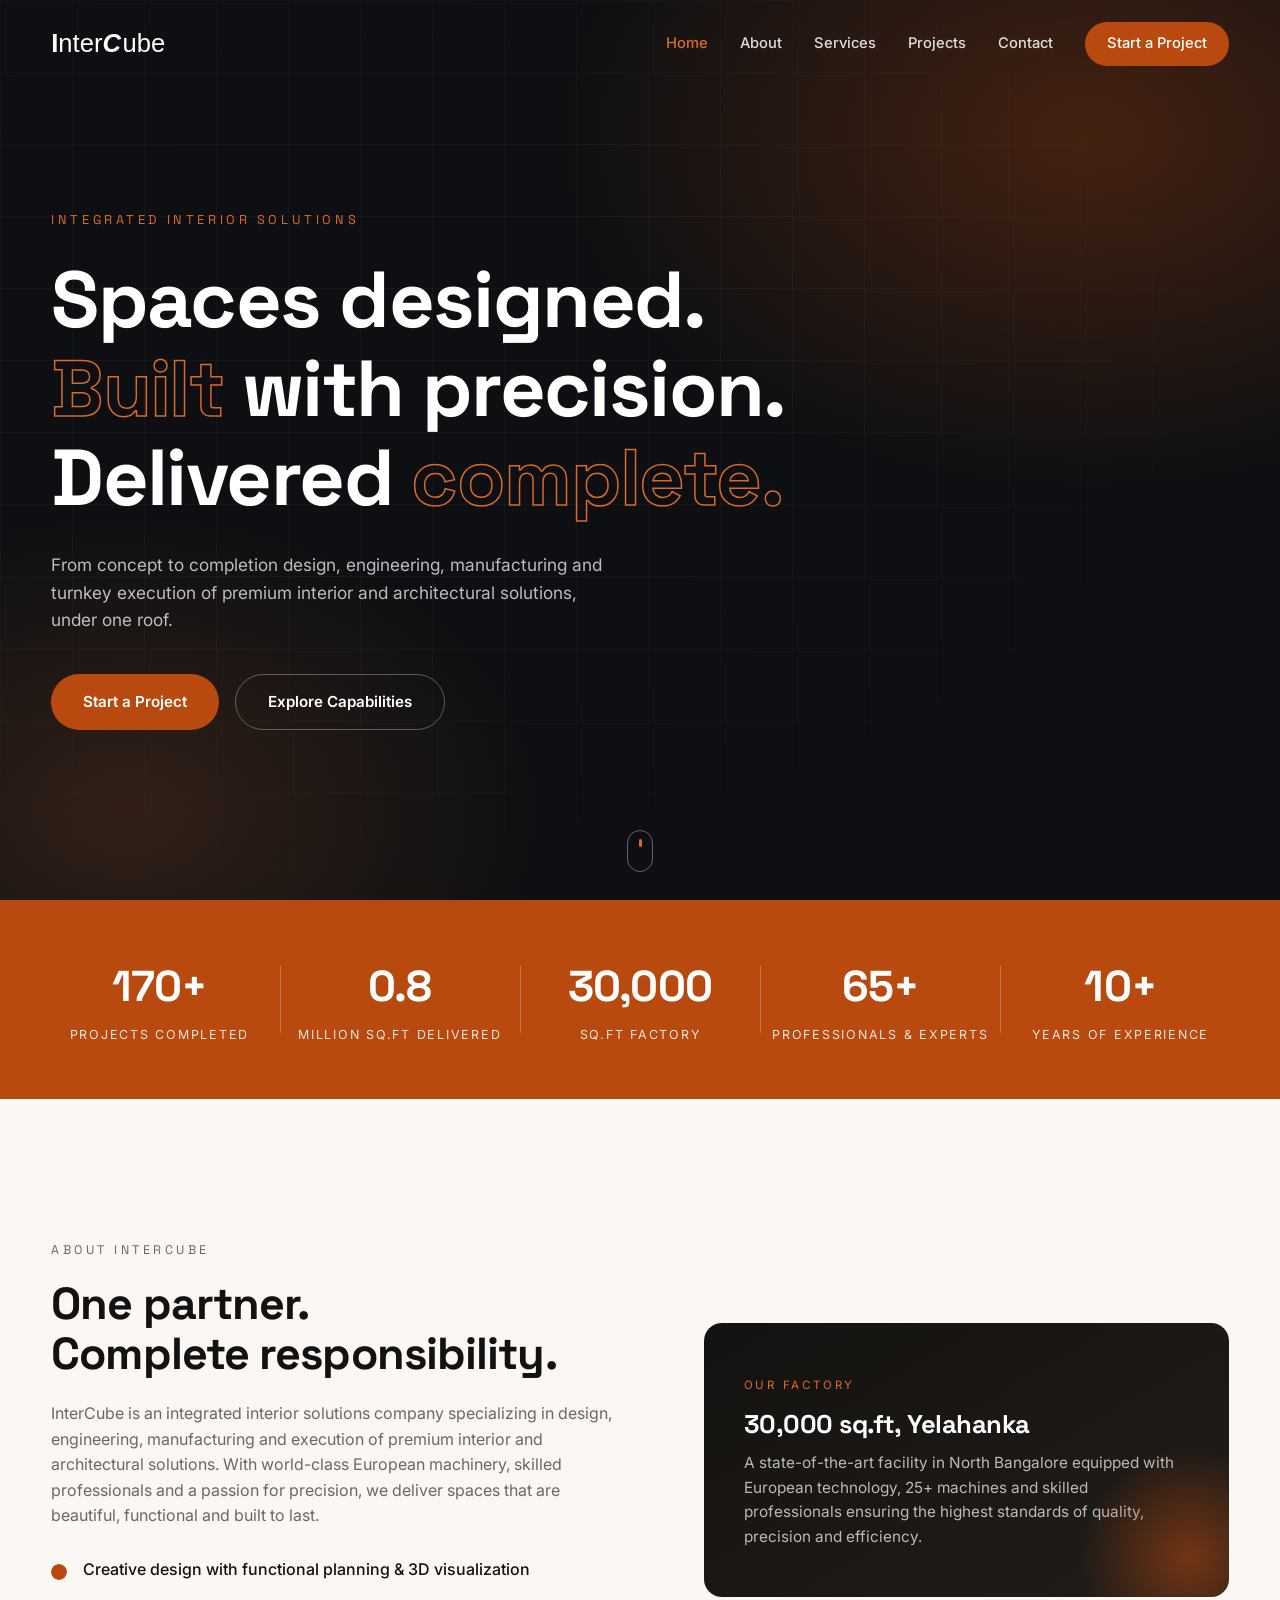
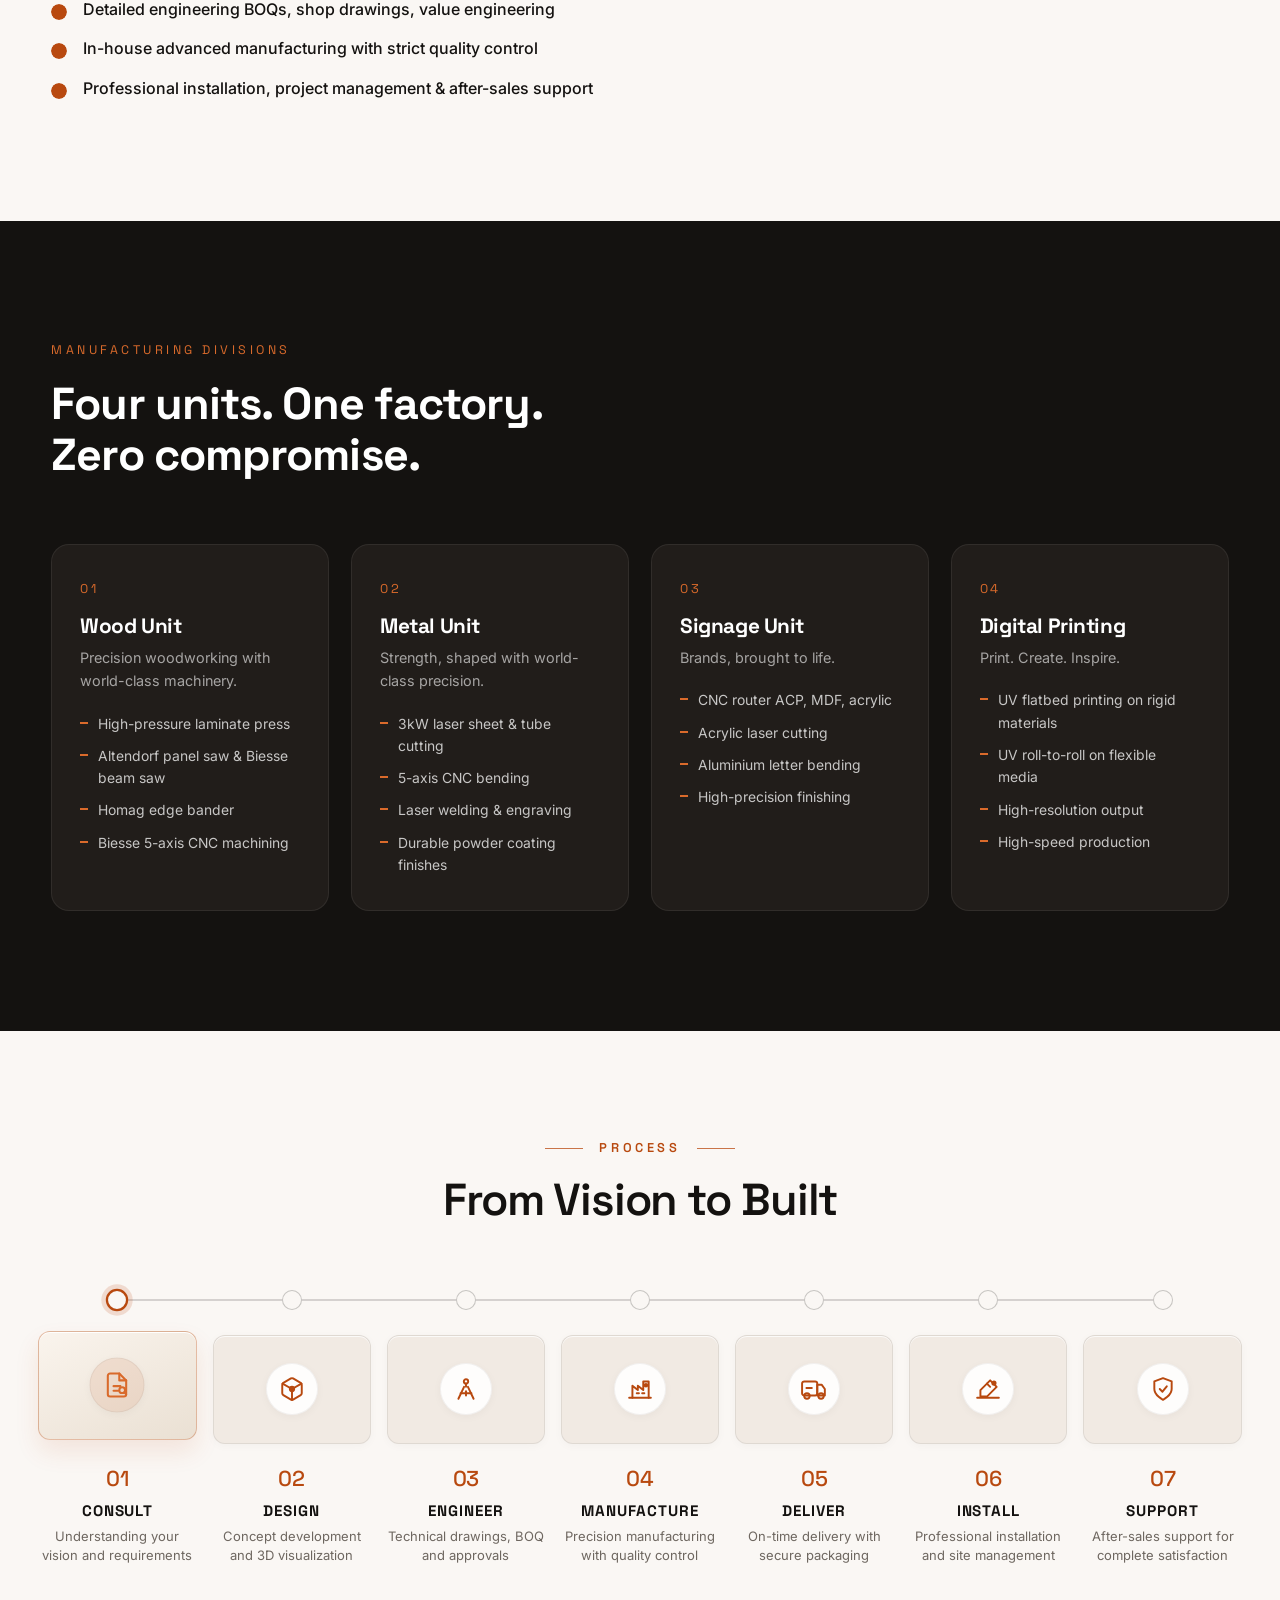
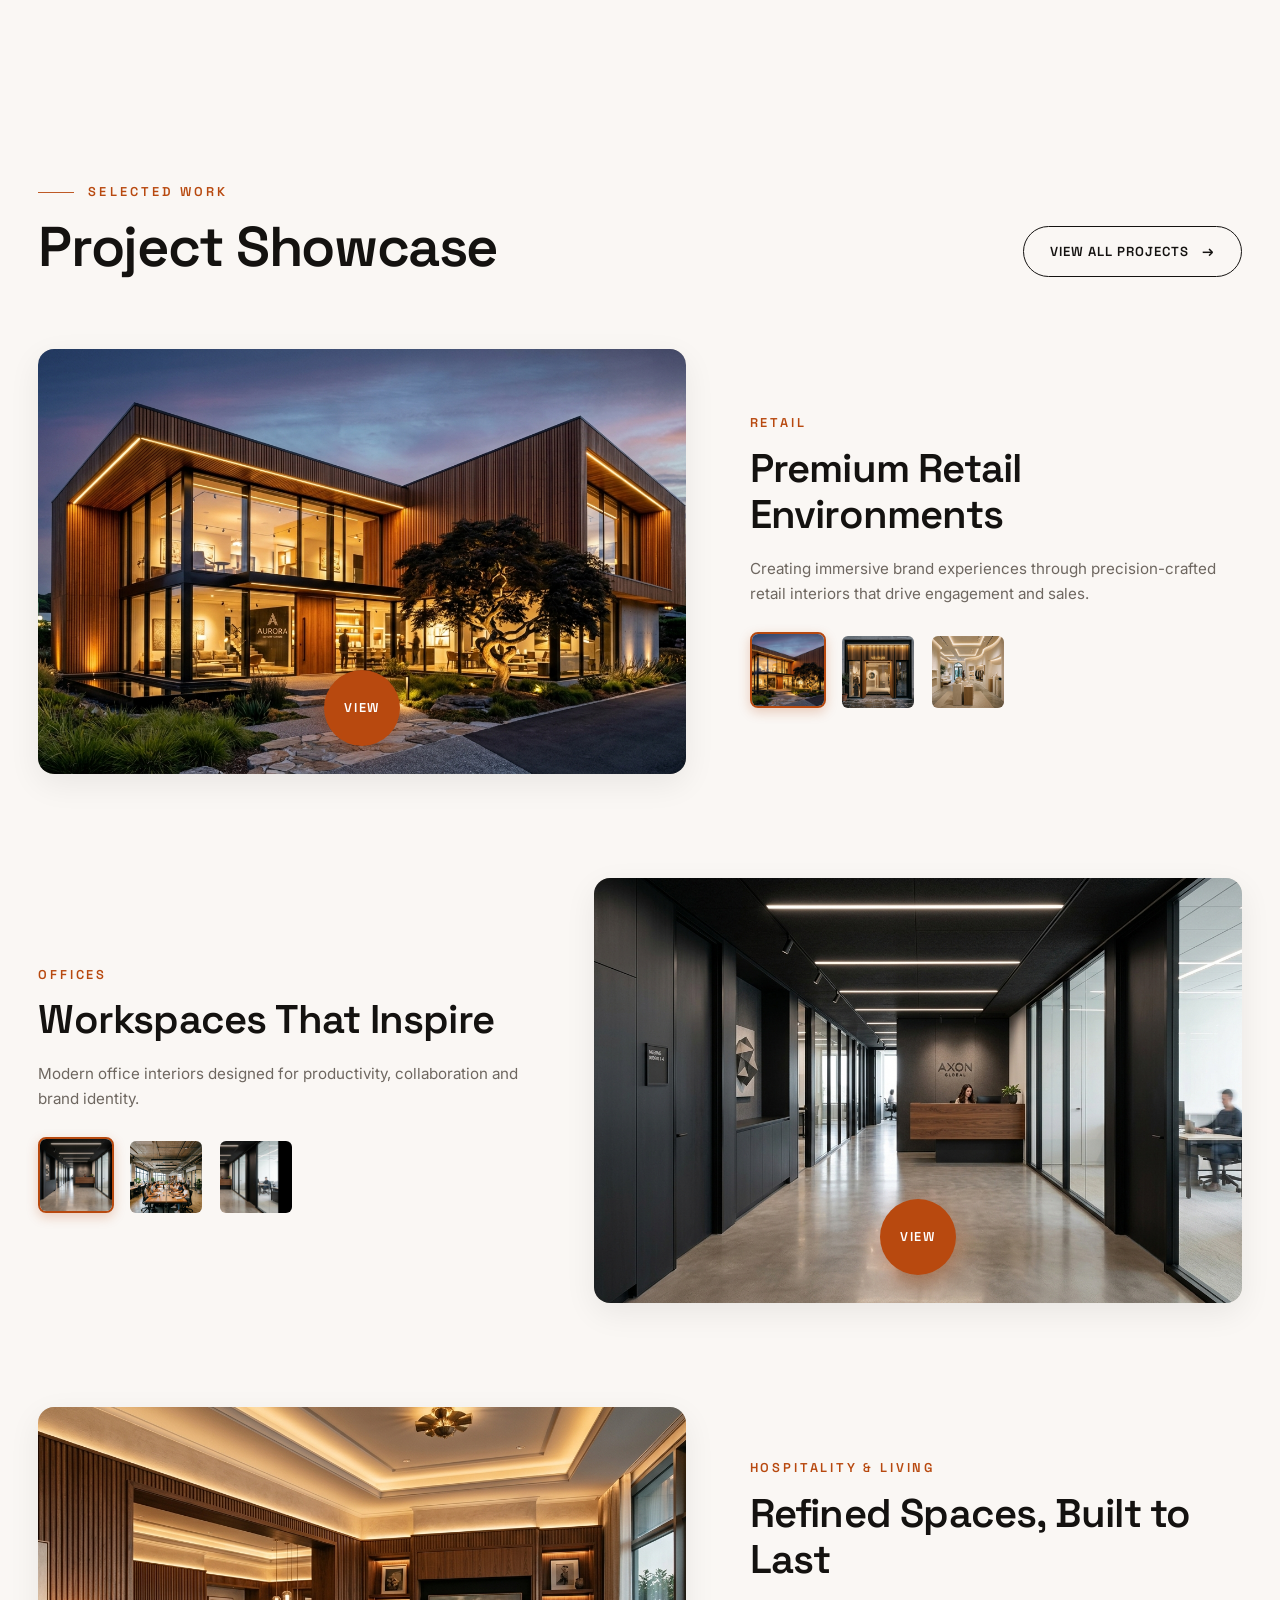
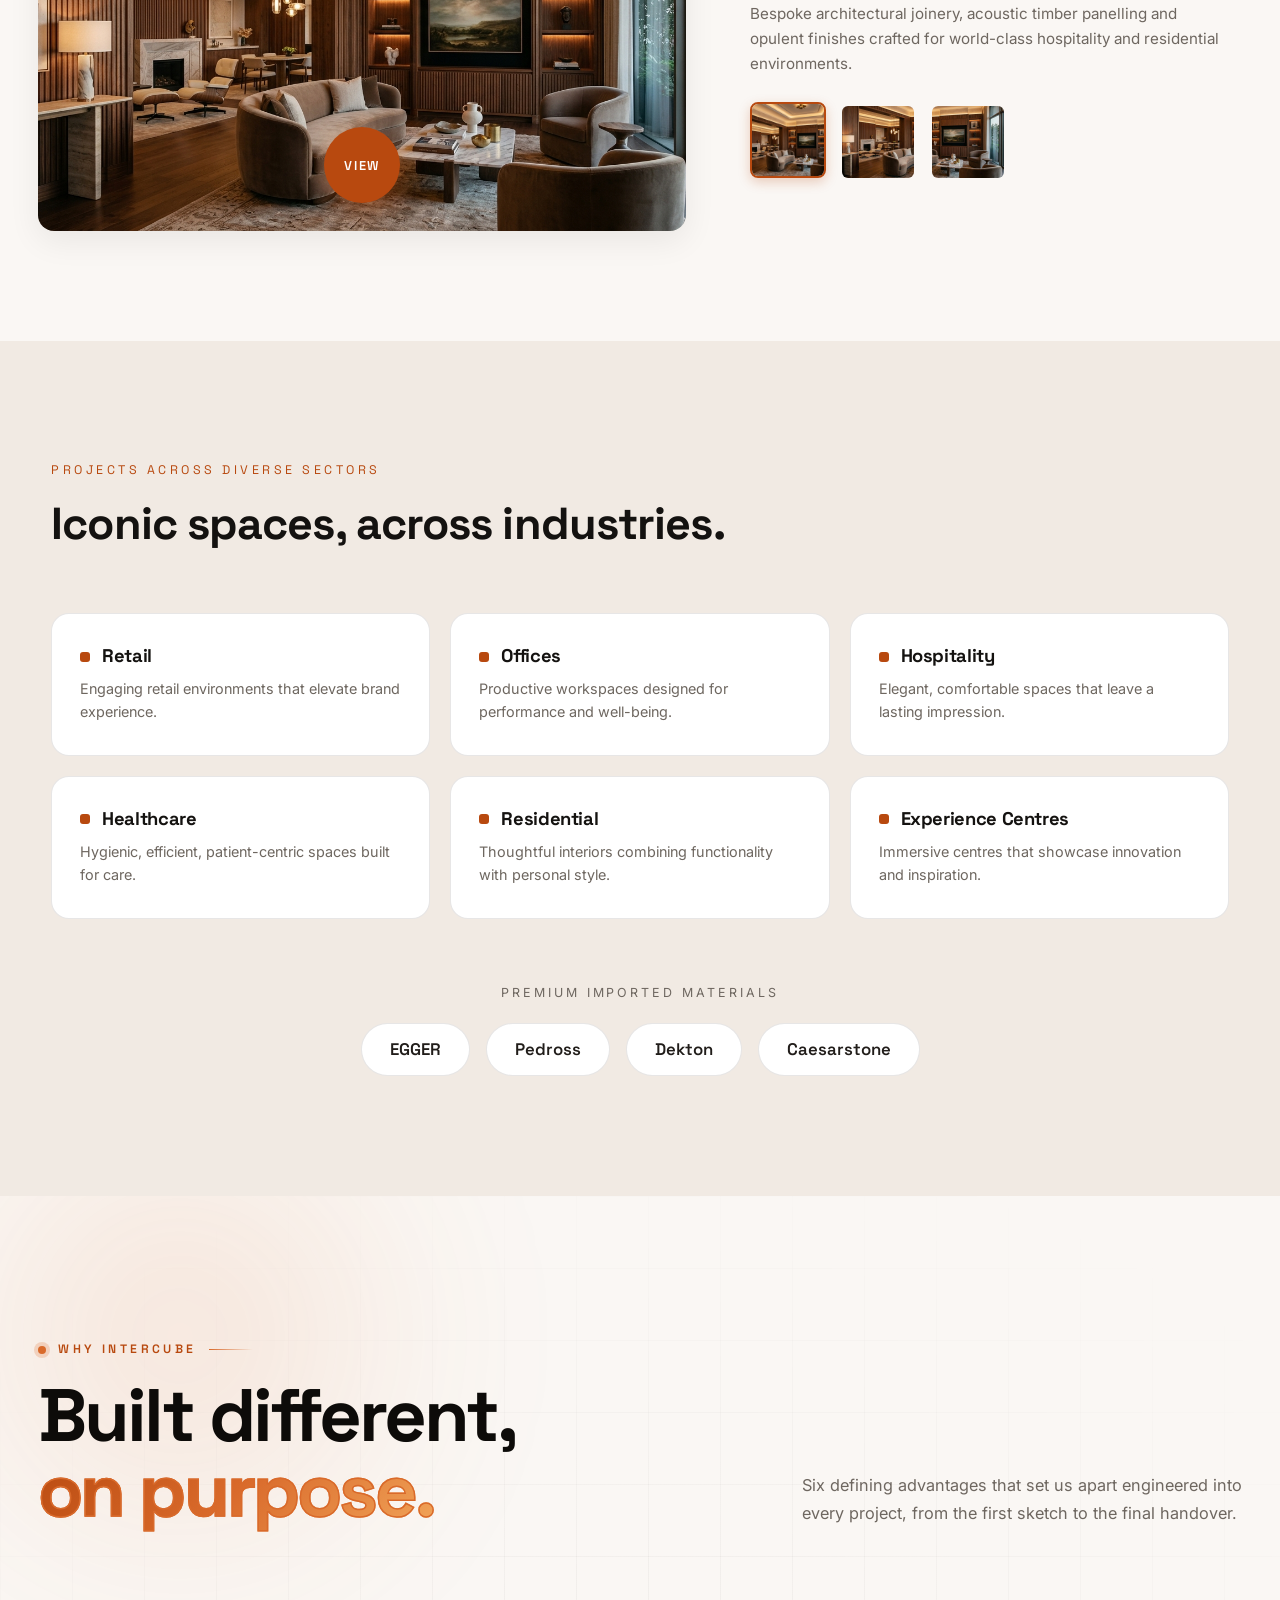
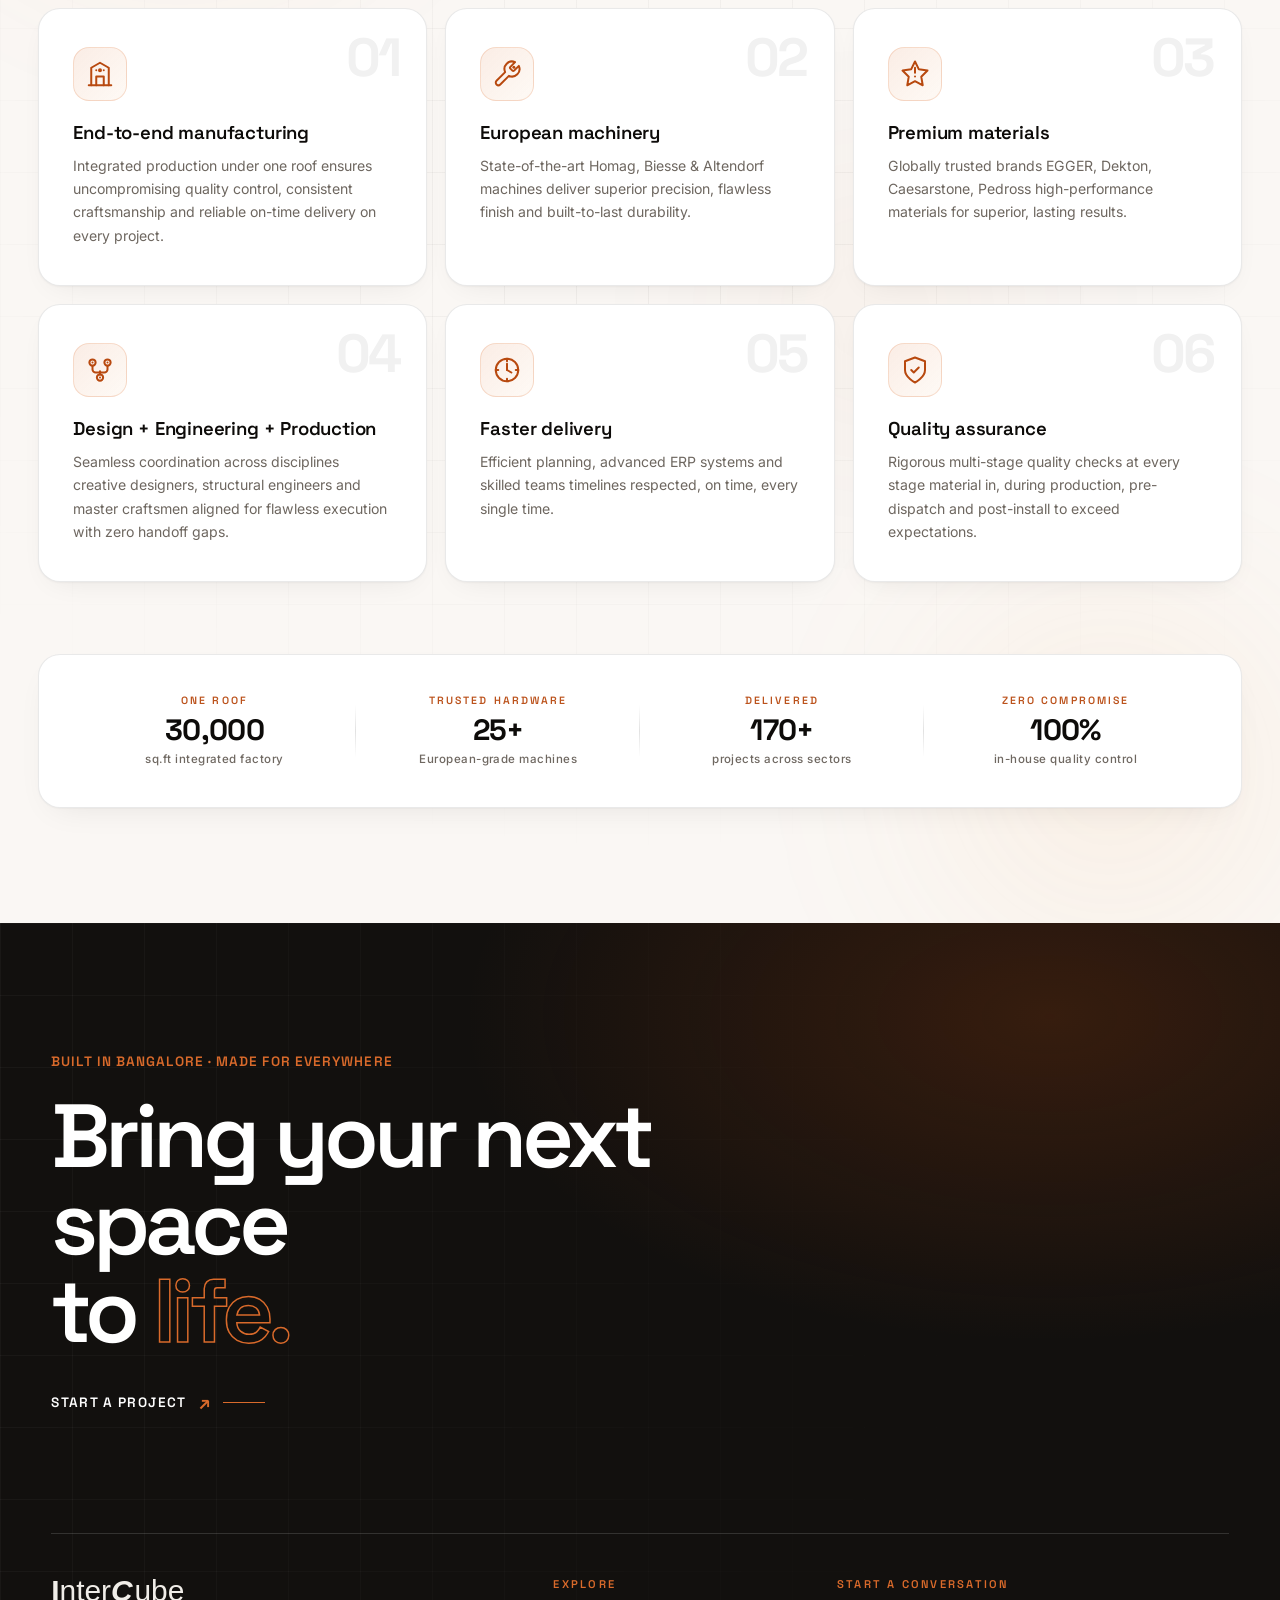
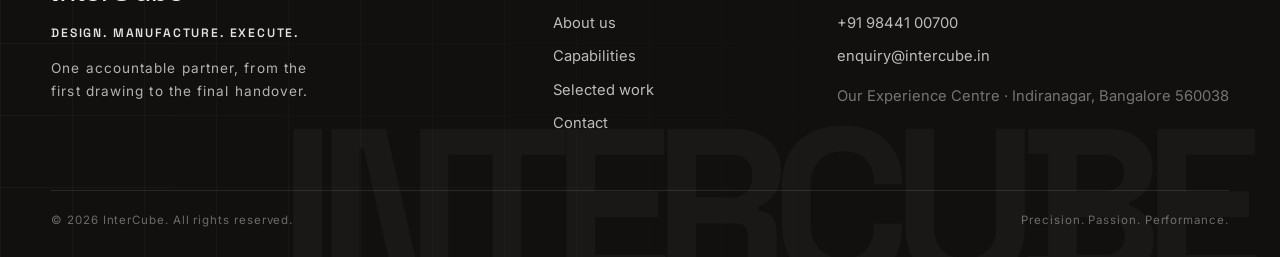
==== commit de1815fa: "Logo sizing + color scroll; Contact nav link; 25+ machines; MEP & HVAC cards; updated contact info; " ====
--- a/index.html
+++ b/index.html
@@ -30,6 +30,7 @@
         <a href="about.html">About</a>
         <a href="services.html">Services</a>
         <a href="projects.html">Projects</a>
+        <a href="contact.html">Contact</a>
         <a href="contact.html" class="nav__cta" data-project-modal>Start a Project</a>
       </nav>
       <button class="nav__toggle" id="navToggle" aria-label="Menu">
@@ -48,7 +49,7 @@
       <div class="hero__overlay"></div>
     </div>
     <div class="hero__inner">
-      <p class="hero__eyebrow reveal">Integrated Interior Solutions · Bangalore</p>
+      <p class="hero__eyebrow reveal">Integrated Interior Solutions</p>
       <h1 class="hero__title reveal">
         Spaces designed.<br>
         <em>Built</em> with precision.<br>
@@ -103,7 +104,7 @@
         <div class="media-card">
           <span class="media-card__tag">Our Factory</span>
           <h3>30,000 sq.ft, Yelahanka</h3>
-          <p>A state-of-the-art facility in North Bangalore equipped with European technology, 70+ machines and skilled
+          <p>A state-of-the-art facility in North Bangalore equipped with European technology, 25+ machines and skilled
             professionals  ensuring the highest standards of quality, precision and efficiency.</p>
         </div>
       </div>
@@ -643,7 +644,7 @@
         </div>
         <div class="why-stat">
           <span class="why-stat__kicker">Trusted hardware</span>
-          <span class="why-stat__value">70+</span>
+          <span class="why-stat__value">25+</span>
           <span class="why-stat__unit">European-grade machines</span>
         </div>
         <div class="why-stat">
@@ -686,8 +687,8 @@
         <div class="footer-home__contact reveal">
           <p>Start a conversation</p>
           <a href="tel:+919844100700">+91 98441 00700</a>
-          <a href="mailto:kushal@infinitybiz.co.in">kushal@infinitybiz.co.in</a>
-          <span>Yelahanka, North Bangalore</span>
+          <a href="mailto:enquiry@intercube.in">enquiry@intercube.in</a>
+          <span>Our Experience Centre · Indiranagar, Bangalore 560038</span>
         </div>
       </div>
 
--- a/css/style.css
+++ b/css/style.css
@@ -92,10 +92,10 @@
 .brandmark {
   font-family: Arial, Helvetica, sans-serif;
   font-weight: 400;
-  font-size: 1.45rem;
+  font-size: 1.6rem;
   line-height: 1;
   letter-spacing: 0;
-  color: #8E402A;
+  color: #fff;
   transition: color .35s
 }
 
@@ -109,9 +109,14 @@
   margin-right: 0.06em
 }
 
+/* Scrolled nav (paper background) — switch to rust brand color */
+.nav.scrolled .brandmark {
+  color: #8E402A
+}
+
 /* Footer variant — reversed out on dark background */
 .brandmark--footer {
-  font-size: 1.7rem;
+  font-size: 1.87rem;
   color: var(--off-white, #f0ede8)
 }
 
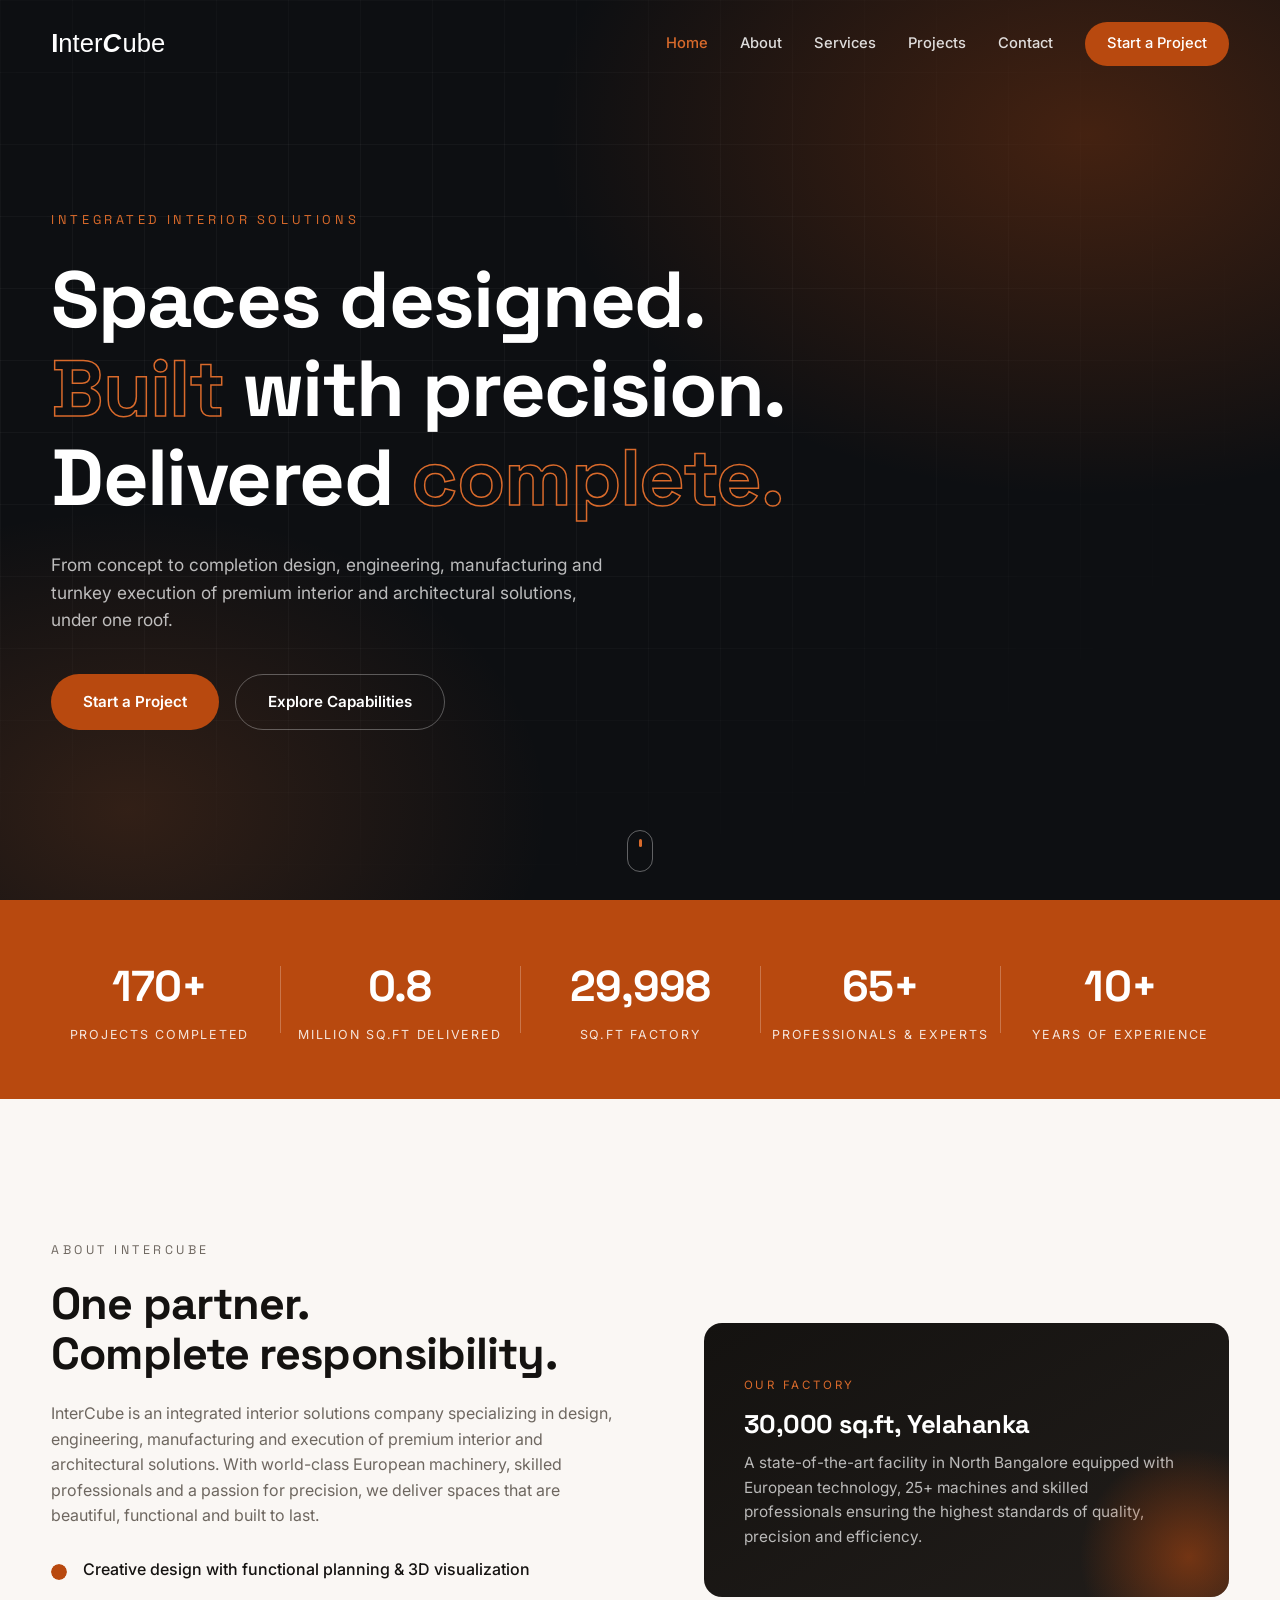
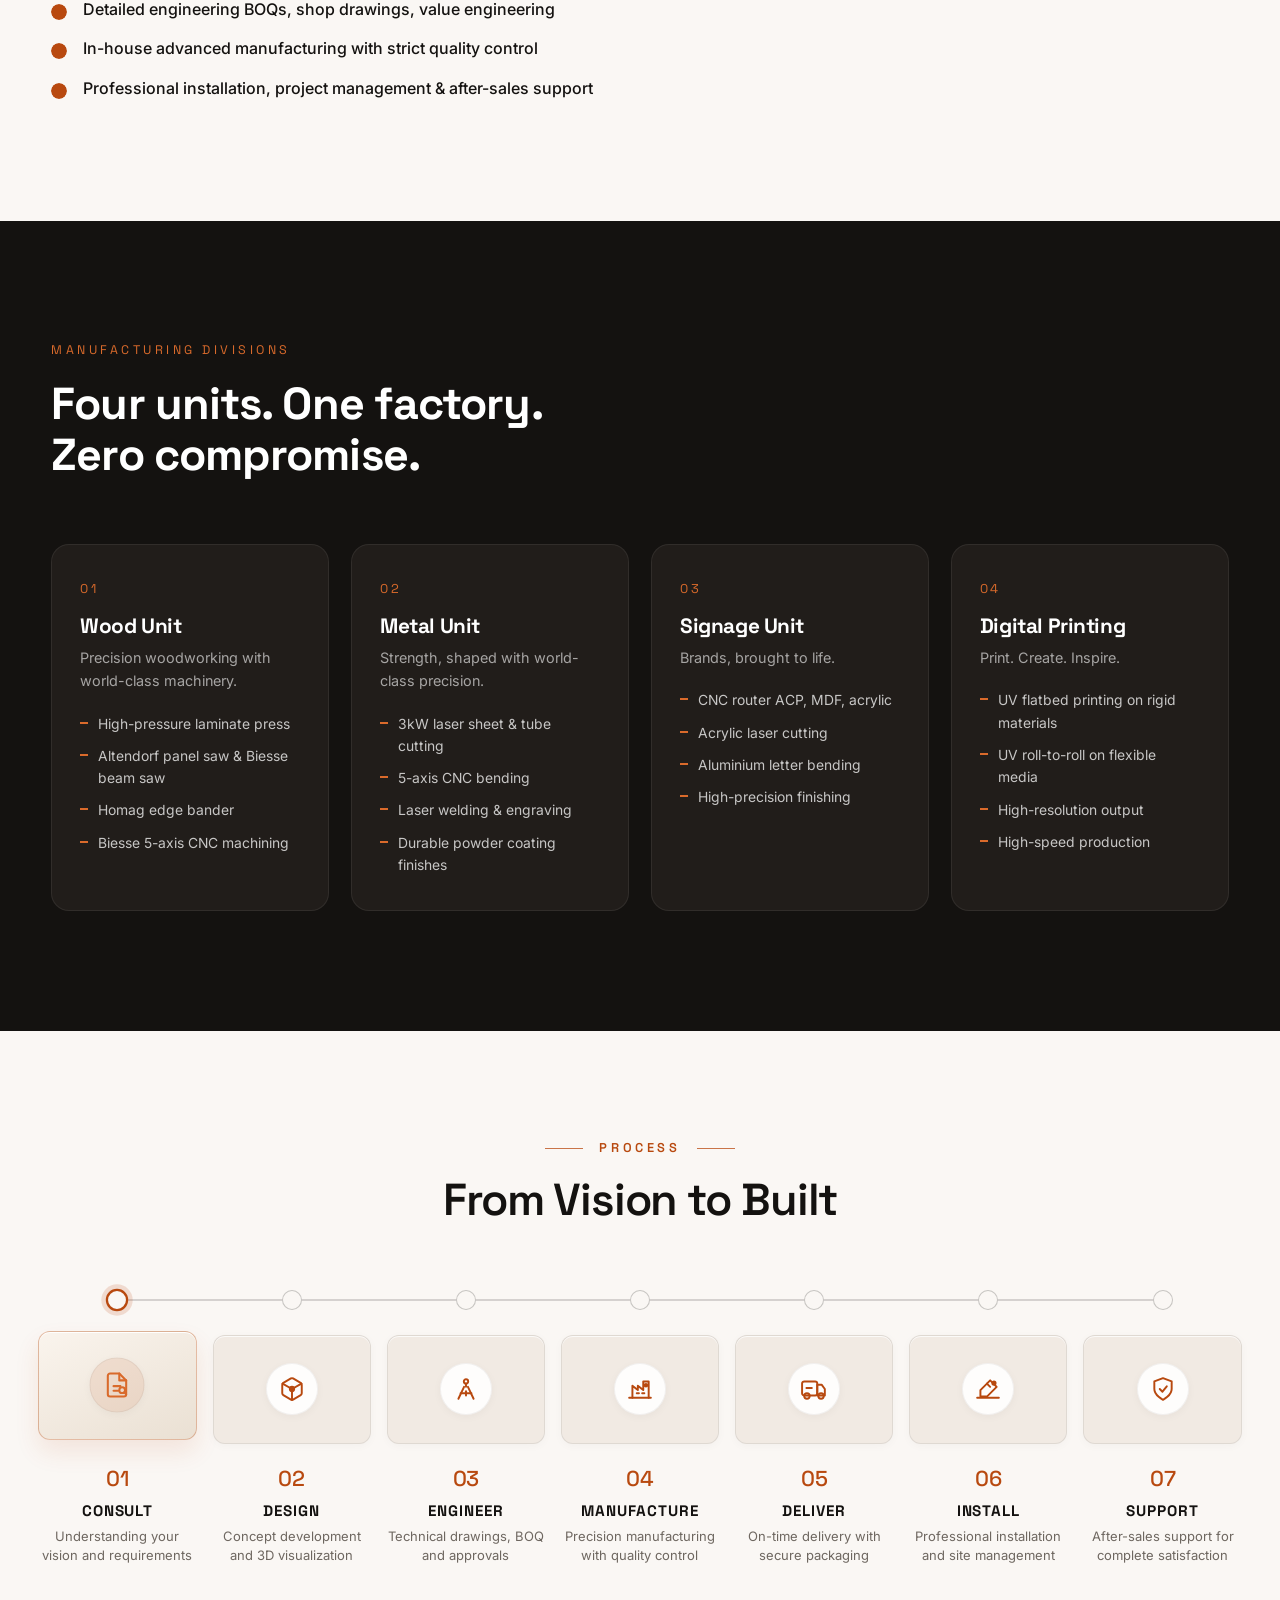
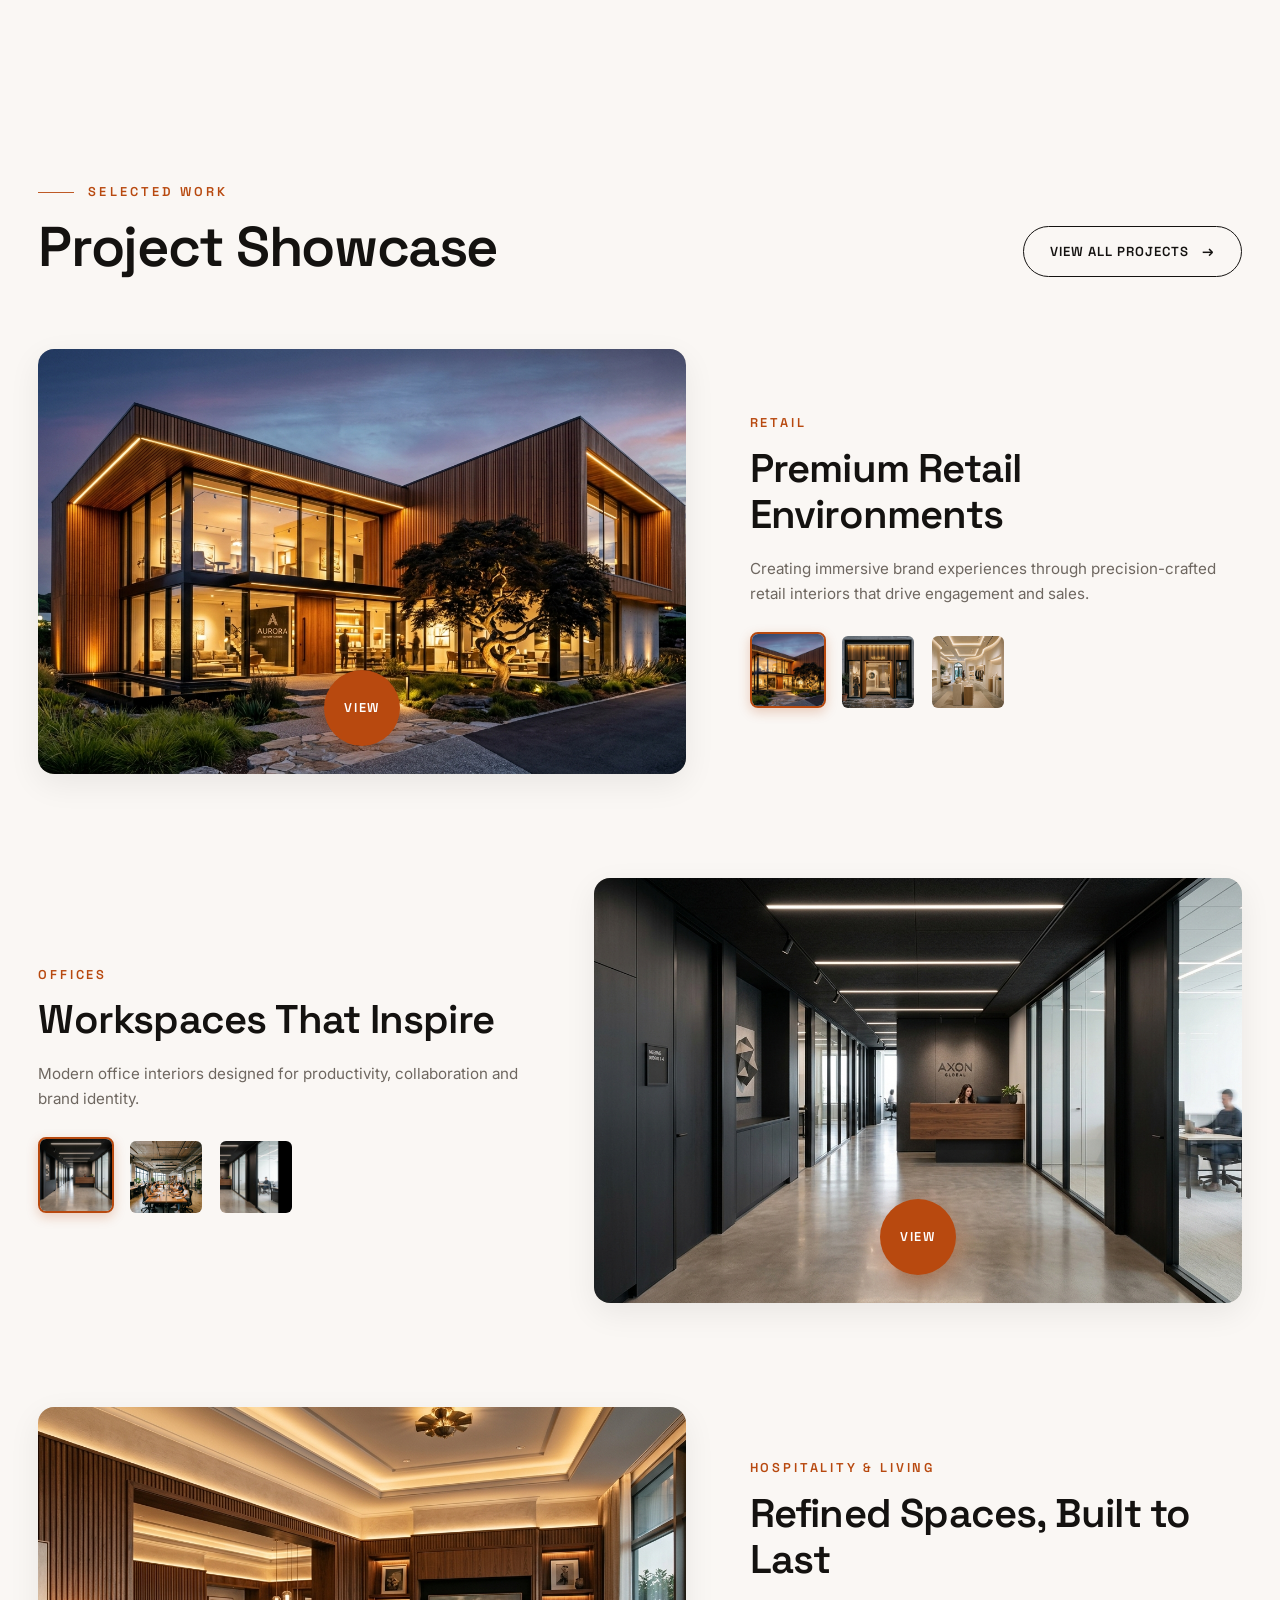
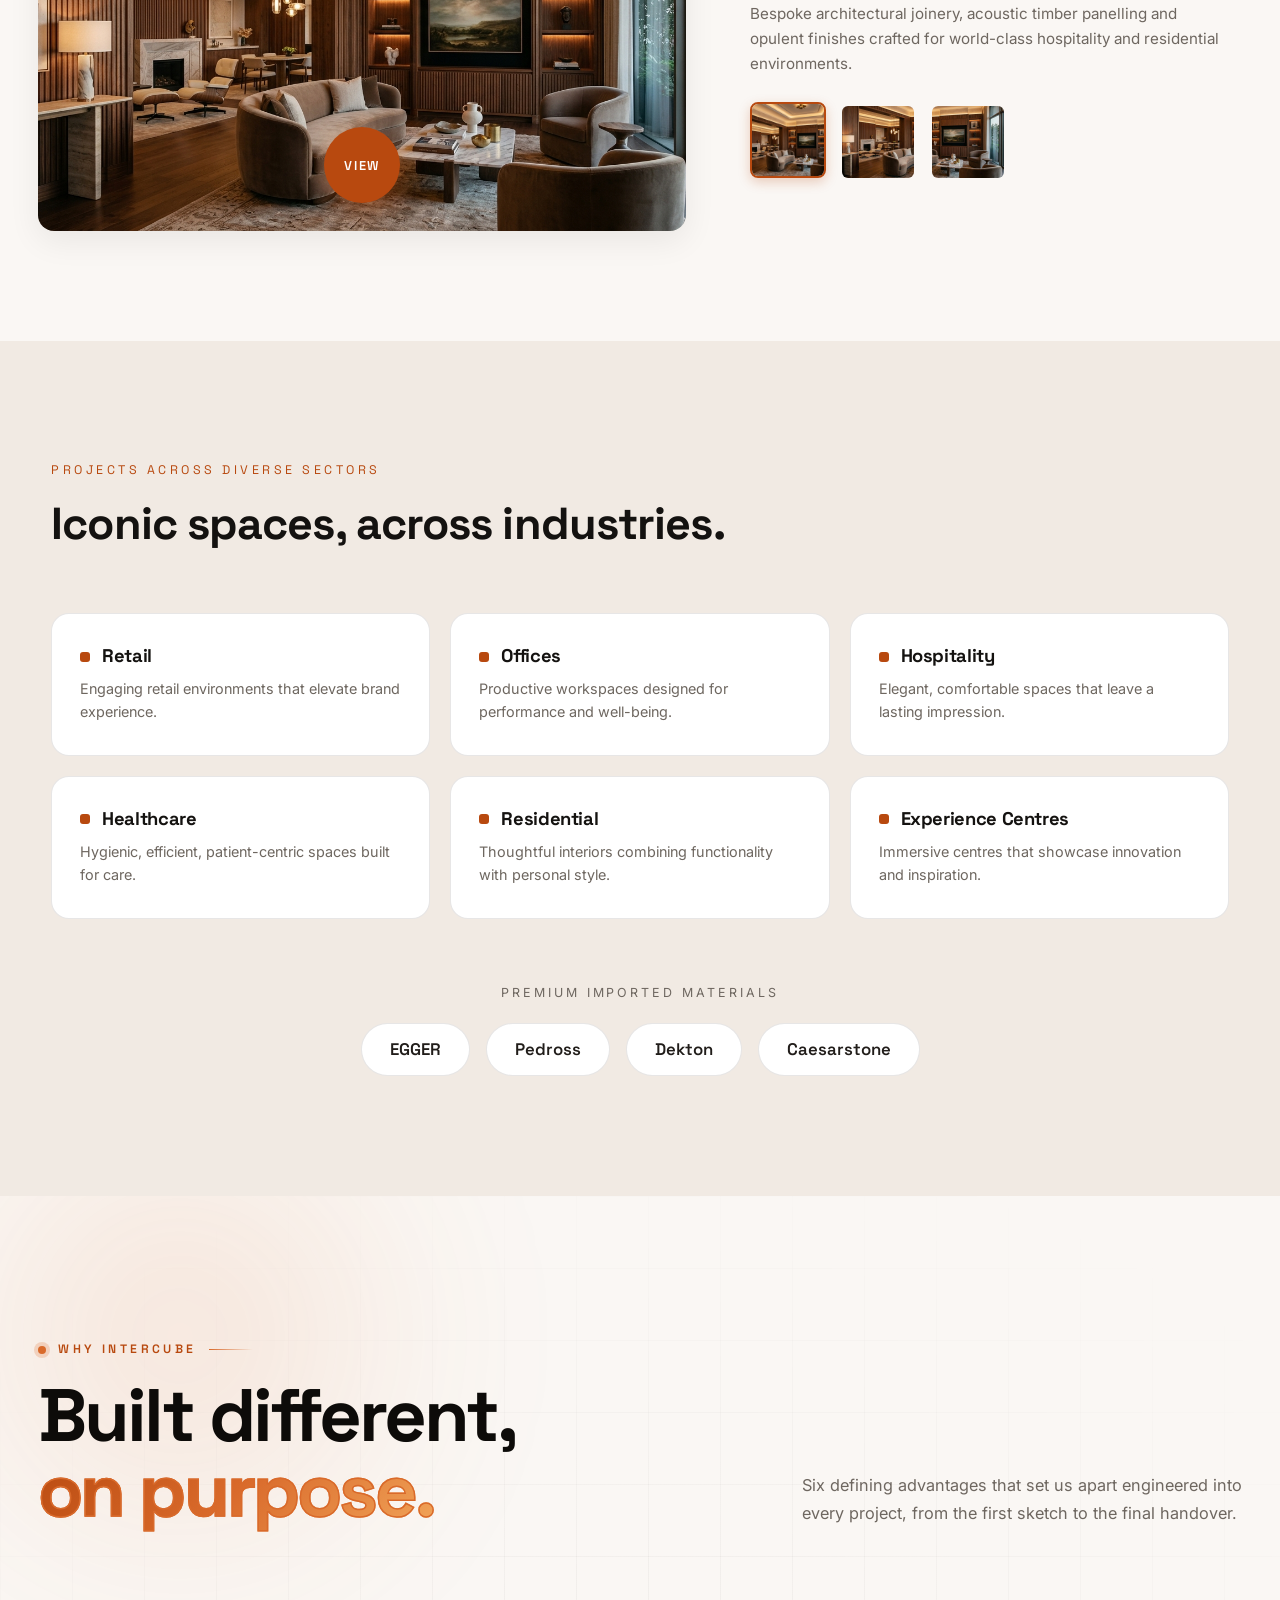
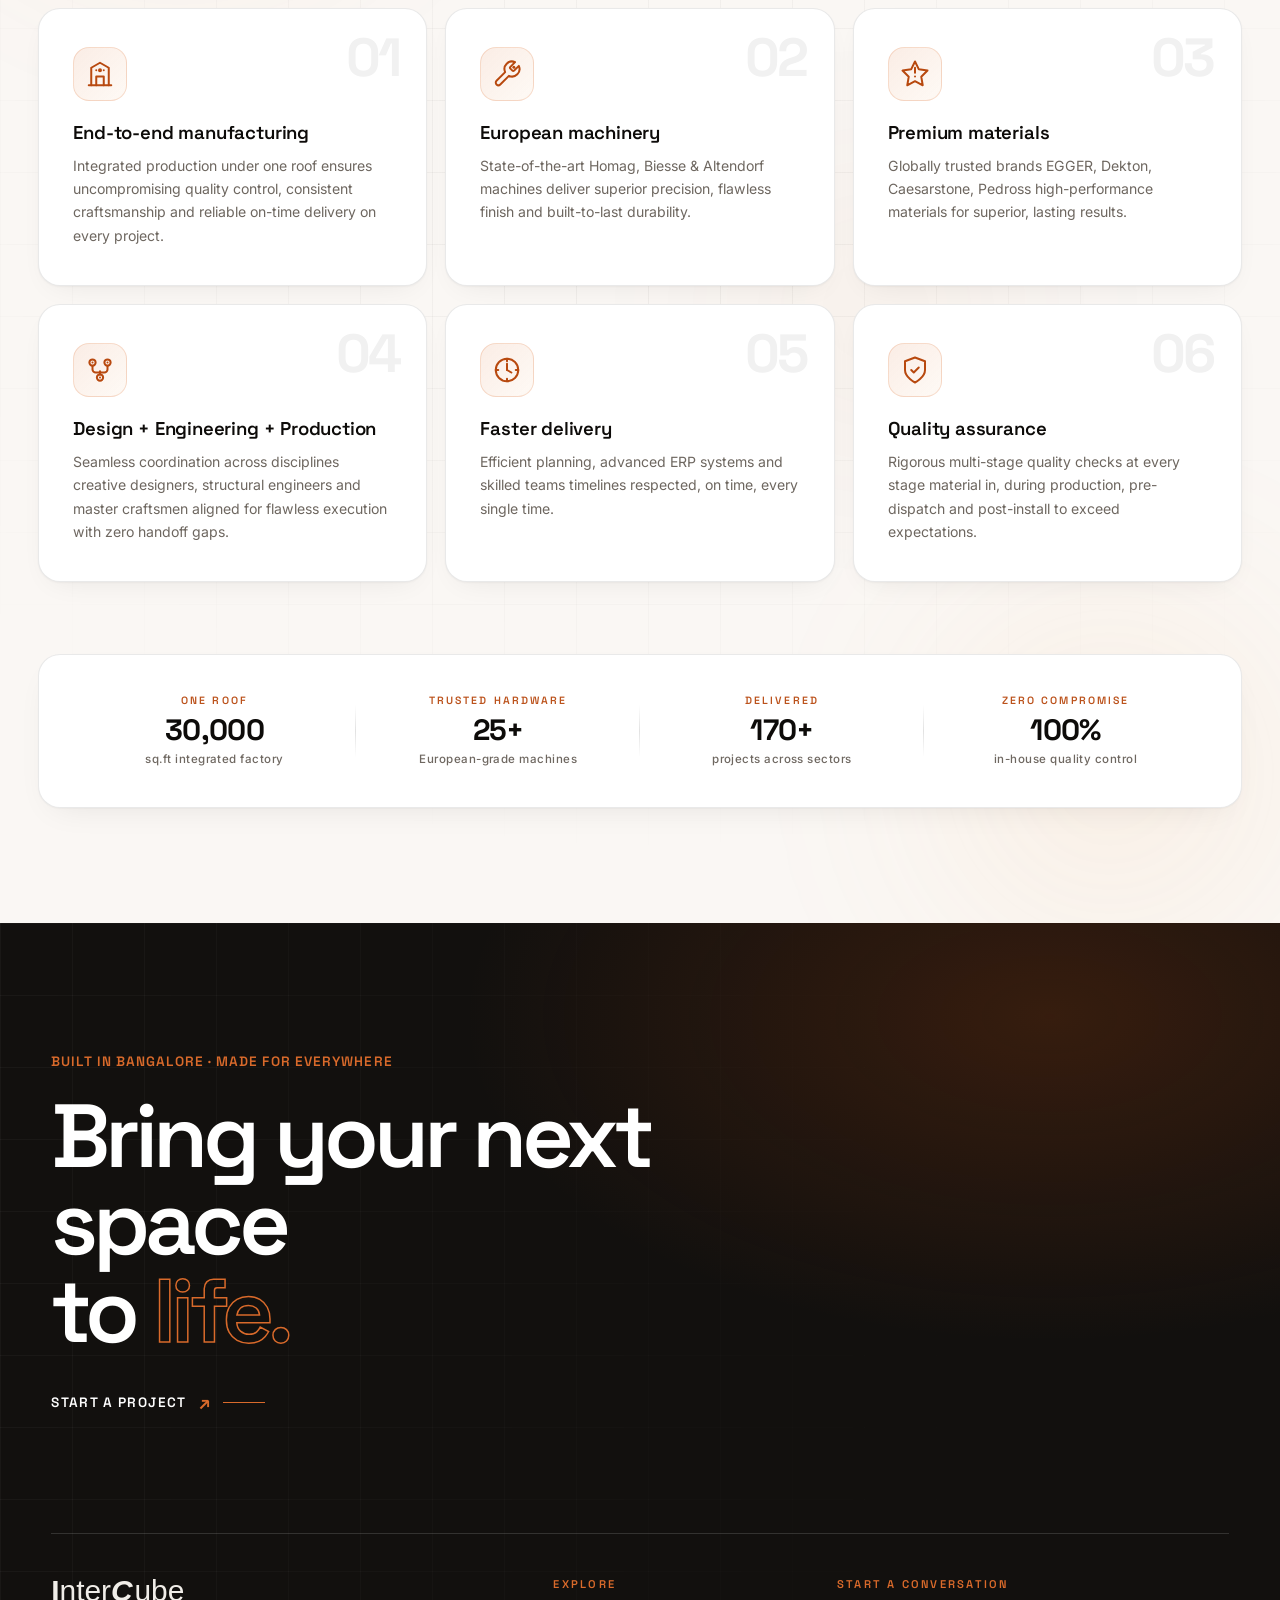
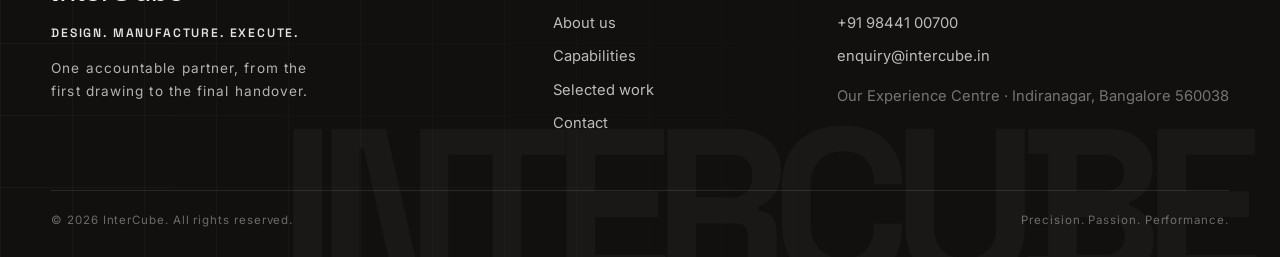
==== commit 795cbd45: "Revert to simple hardcoded ENQUIRY_ENDPOINT in main.js; remove env-injection (deploy.yml, env.js, in" ====
--- a/index.html
+++ b/index.html
@@ -4,19 +4,175 @@
 <head>
   <meta charset="UTF-8">
   <meta name="viewport" content="width=device-width, initial-scale=1.0">
-  <title>InterCube  Design · Manufacture · Execute</title>
+
+  <!-- Primary SEO -->
+  <title>InterCube · Integrated Interior Solutions in Bangalore | Design · Manufacture · Execute</title>
   <meta name="description"
-    content="InterCube is an integrated interior solutions company in Bangalore. Design, engineering, manufacturing and turnkey execution of premium interior and architectural solutions.">
+    content="InterCube is Bangalore's integrated interior solutions company — design, engineering, in-house wood & metal manufacturing, signage, digital printing, MEP, HVAC and turnkey execution under one roof for retail, offices, hospitality, healthcare, residential and experience centres.">
+  <meta name="keywords"
+    content="interior solutions Bangalore, interior design Bangalore, turnkey interior contractor Bangalore, wood manufacturing Bangalore, metal fabrication Bangalore, signage company Bangalore, digital printing Bangalore, MEP contractors Bangalore, HVAC contractors Bangalore, retail interior fitouts, office interior designers, hospitality interiors, healthcare interiors, residential interior designers, experience centre design Bangalore">
+  <meta name="author" content="InterCube">
+  <meta name="robots" content="index, follow, max-image-preview:large, max-snippet:-1, max-video-preview:-1">
+  <meta name="googlebot" content="index, follow">
+  <meta name="theme-color" content="#8E402A">
+  <link rel="canonical" href="https://intercube.in/">
+  <link rel="alternate" href="https://intercube.in/" hreflang="en-IN">
+
+  <!-- Open Graph -->
+  <meta property="og:type" content="website">
+  <meta property="og:site_name" content="InterCube">
+  <meta property="og:locale" content="en_IN">
+  <meta property="og:title" content="InterCube · Integrated Interior Solutions in Bangalore">
+  <meta property="og:description"
+    content="Design, engineering, in-house manufacturing and turnkey execution of premium interiors — one partner, complete responsibility. Based in Indiranagar, Bangalore.">
+  <meta property="og:url" content="https://intercube.in/">
+  <meta property="og:image" content="https://intercube.in/images/og-image.jpg">
+  <meta property="og:image:secure_url" content="https://intercube.in/images/og-image.jpg">
+  <meta property="og:image:type" content="image/jpeg">
+  <meta property="og:image:width" content="1200">
+  <meta property="og:image:height" content="630">
+  <meta property="og:image:alt" content="InterCube — Interior Design, Manufacturing and Turnkey Execution in Bangalore">
+
+  <!-- Twitter Card -->
+  <meta name="twitter:card" content="summary_large_image">
+  <meta name="twitter:site" content="@intercube_in">
+  <meta name="twitter:title" content="InterCube · Integrated Interior Solutions in Bangalore">
+  <meta name="twitter:description"
+    content="Design, engineering, in-house manufacturing and turnkey execution of premium interiors — one partner, complete responsibility. Based in Indiranagar, Bangalore.">
+  <meta name="twitter:image" content="https://intercube.in/images/og-image.jpg">
+  <meta name="twitter:image:alt" content="InterCube — Interior Design, Manufacturing and Turnkey Execution in Bangalore">
+  <meta name="twitter:creator" content="@intercube_in">
+
+  <!-- Favicons -->
   <link rel="icon" type="image/png" sizes="32x32" href="images/favicon-32.png">
   <link rel="icon" type="image/png" sizes="16x16" href="images/favicon-16.png">
   <link rel="icon" type="image/png" sizes="48x48" href="images/favicon-48.png">
   <link rel="apple-touch-icon" sizes="180x180" href="images/apple-touch-icon.png">
+  <link rel="image_src" href="images/og-image.jpg">
+
+  <!-- Preconnect & fonts -->
   <link rel="preconnect" href="https://fonts.googleapis.com">
   <link rel="preconnect" href="https://fonts.gstatic.com" crossorigin>
   <link
     href="https://fonts.googleapis.com/css2?family=Space+Grotesk:wght@400;500;600;700&family=Inter:wght@400;500;600&display=swap"
     rel="stylesheet">
   <link rel="stylesheet" href="css/style.css">
+
+  <!-- Structured Data: Organization + LocalBusiness + Service -->
+  <script type="application/ld+json">
+  {
+    "@context": "https://schema.org",
+    "@graph": [
+      {
+        "@type": "Organization",
+        "@id": "https://intercube.in/#organization",
+        "name": "InterCube",
+        "legalName": "InterCube Interior Solutions",
+        "url": "https://intercube.in/",
+        "logo": {
+          "@type": "ImageObject",
+          "url": "https://intercube.in/images/og-image.jpg",
+          "width": 1200,
+          "height": 630
+        },
+        "description": "Integrated interior solutions — design, engineering, in-house manufacturing and turnkey execution of premium interior and architectural spaces.",
+        "foundingLocation": { "@type": "City", "name": "Bangalore" },
+        "email": "enquiry@intercube.in",
+        "telephone": "+91-98441-00700",
+        "address": {
+          "@type": "PostalAddress",
+          "streetAddress": "Indiranagar",
+          "addressLocality": "Bangalore",
+          "postalCode": "560038",
+          "addressRegion": "Karnataka",
+          "addressCountry": "IN"
+        },
+        "sameAs": [
+          "https://in.linkedin.com/company/www.intercube.co.in",
+          "https://intercube.in/"
+        ],
+        "knowsAbout": [
+          "Interior Design",
+          "Interior Engineering",
+          "Wood Manufacturing",
+          "Metal Fabrication",
+          "Signage",
+          "Digital Printing",
+          "MEP Workings",
+          "HVAC",
+          "Turnkey Interior Execution"
+        ]
+      },
+      {
+        "@type": "LocalBusiness",
+        "@id": "https://intercube.in/#localbusiness",
+        "name": "InterCube Experience Centre",
+        "image": "https://intercube.in/images/og-image.jpg",
+        "url": "https://intercube.in/contact.html",
+        "telephone": "+91-98441-00700",
+        "email": "enquiry@intercube.in",
+        "priceRange": "$$",
+        "address": {
+          "@type": "PostalAddress",
+          "streetAddress": "Indiranagar",
+          "addressLocality": "Bangalore",
+          "postalCode": "560038",
+          "addressRegion": "Karnataka",
+          "addressCountry": "IN"
+        },
+        "geo": {
+          "@type": "GeoCoordinates",
+          "latitude": 12.9716,
+          "longitude": 77.5946
+        },
+        "areaServed": [
+          { "@type": "City", "name": "Bangalore" },
+          { "@type": "AdministrativeArea", "name": "Karnataka" },
+          { "@type": "Country", "name": "India" }
+        ],
+        "openingHoursSpecification": {
+          "@type": "OpeningHoursSpecification",
+          "dayOfWeek": ["Monday","Tuesday","Wednesday","Thursday","Friday","Saturday"],
+          "opens": "09:30",
+          "closes": "19:00"
+        },
+        "parentOrganization": { "@id": "https://intercube.in/#organization" }
+      },
+      {
+        "@type": "ProfessionalService",
+        "@id": "https://intercube.in/#service",
+        "name": "InterCube Interior Turnkey Solutions",
+        "serviceType": [
+          "Interior Design",
+          "Engineering Documentation",
+          "Wood Manufacturing",
+          "Metal Fabrication",
+          "Signage",
+          "Digital Printing",
+          "MEP Workings",
+          "HVAC",
+          "Turnkey Execution"
+        ],
+        "provider": { "@id": "https://intercube.in/#organization" },
+        "areaServed": "India",
+        "url": "https://intercube.in/services.html"
+      },
+      {
+        "@type": "WebSite",
+        "@id": "https://intercube.in/#website",
+        "name": "InterCube",
+        "url": "https://intercube.in/",
+        "inLanguage": "en-IN",
+        "publisher": { "@id": "https://intercube.in/#organization" },
+        "potentialAction": {
+          "@type": "SearchAction",
+          "target": "https://intercube.in/?s={search_term_string}",
+          "query-input": "required name=search_term_string"
+        }
+      }
+    ]
+  }
+  </script>
 </head>
 
 <body>
--- a/css/style.css
+++ b/css/style.css
@@ -5452,6 +5452,94 @@
   font-weight: 600;
 }
 
+/* ---------- Enquiry success popup ---------- */
+.enquiry-success-dialog {
+  width: min(480px, calc(100% - 32px));
+  max-width: none;
+  max-height: calc(100vh - 32px);
+  max-height: calc(100dvh - 32px);
+  margin: auto;
+  padding: 0;
+  border: 0;
+  background: transparent;
+  overflow: visible;
+  color: var(--ink);
+  font-family: var(--font-body);
+  line-height: 1.45;
+  animation: enquirySuccessPop .28s cubic-bezier(.22,1,.36,1) both;
+}
+
+.enquiry-success-dialog::backdrop {
+  background: rgba(20, 18, 16, .65);
+  backdrop-filter: blur(6px);
+  -webkit-backdrop-filter: blur(6px);
+  animation: enquiryFadeBackdrop .25s ease both;
+}
+
+@keyframes enquirySuccessPop {
+  from { opacity: 0; transform: translateY(14px) scale(.96); }
+  to   { opacity: 1; transform: translateY(0) scale(1); }
+}
+@keyframes enquiryFadeBackdrop {
+  from { opacity: 0; }
+  to   { opacity: 1; }
+}
+
+.enquiry-success-dialog__surface {
+  position: relative;
+  padding: 44px 34px 34px;
+  border-radius: 20px;
+  background: linear-gradient(160deg, #fff 0%, var(--paper) 100%);
+  border: 1px solid rgba(184, 73, 15, .18);
+  box-shadow: 0 28px 80px -28px rgba(0, 0, 0, .5),
+              inset 0 1px 0 rgba(255,255,255,.9);
+  text-align: center;
+}
+
+.enquiry-success-dialog__eyebrow {
+  margin-bottom: 10px;
+  color: var(--rust);
+  font-weight: 600;
+  letter-spacing: .08em;
+}
+
+.enquiry-success-dialog h2 {
+  font-family: var(--font-display);
+  font-size: clamp(1.35rem, 2.6vw, 1.75rem);
+  line-height: 1.15;
+  margin: 0 0 10px;
+  color: var(--ink);
+}
+
+.enquiry-success-dialog p {
+  margin: 0 0 8px;
+  color: var(--muted);
+  font-size: .98rem;
+}
+
+.enquiry-success-dialog a {
+  color: var(--rust);
+  font-weight: 600;
+  text-decoration: none;
+  border-bottom: 1px dashed rgba(184, 73, 15, .35);
+}
+
+.enquiry-success-dialog a:hover {
+  color: var(--rust-light);
+}
+
+.enquiry-success-dialog__footer {
+  margin-top: 18px !important;
+  font-size: .9rem;
+  padding-top: 14px;
+  border-top: 1px solid rgba(20, 18, 16, .08);
+}
+
+@media (max-width: 680px) {
+  .enquiry-success-dialog { width: min(100% - 20px, 480px); }
+  .enquiry-success-dialog__surface { padding: 34px 22px 26px; }
+}
+
 @media (min-width: 681px) and (max-width: 1020px) {
   .form-row {
     grid-template-columns: 1fr 1fr;
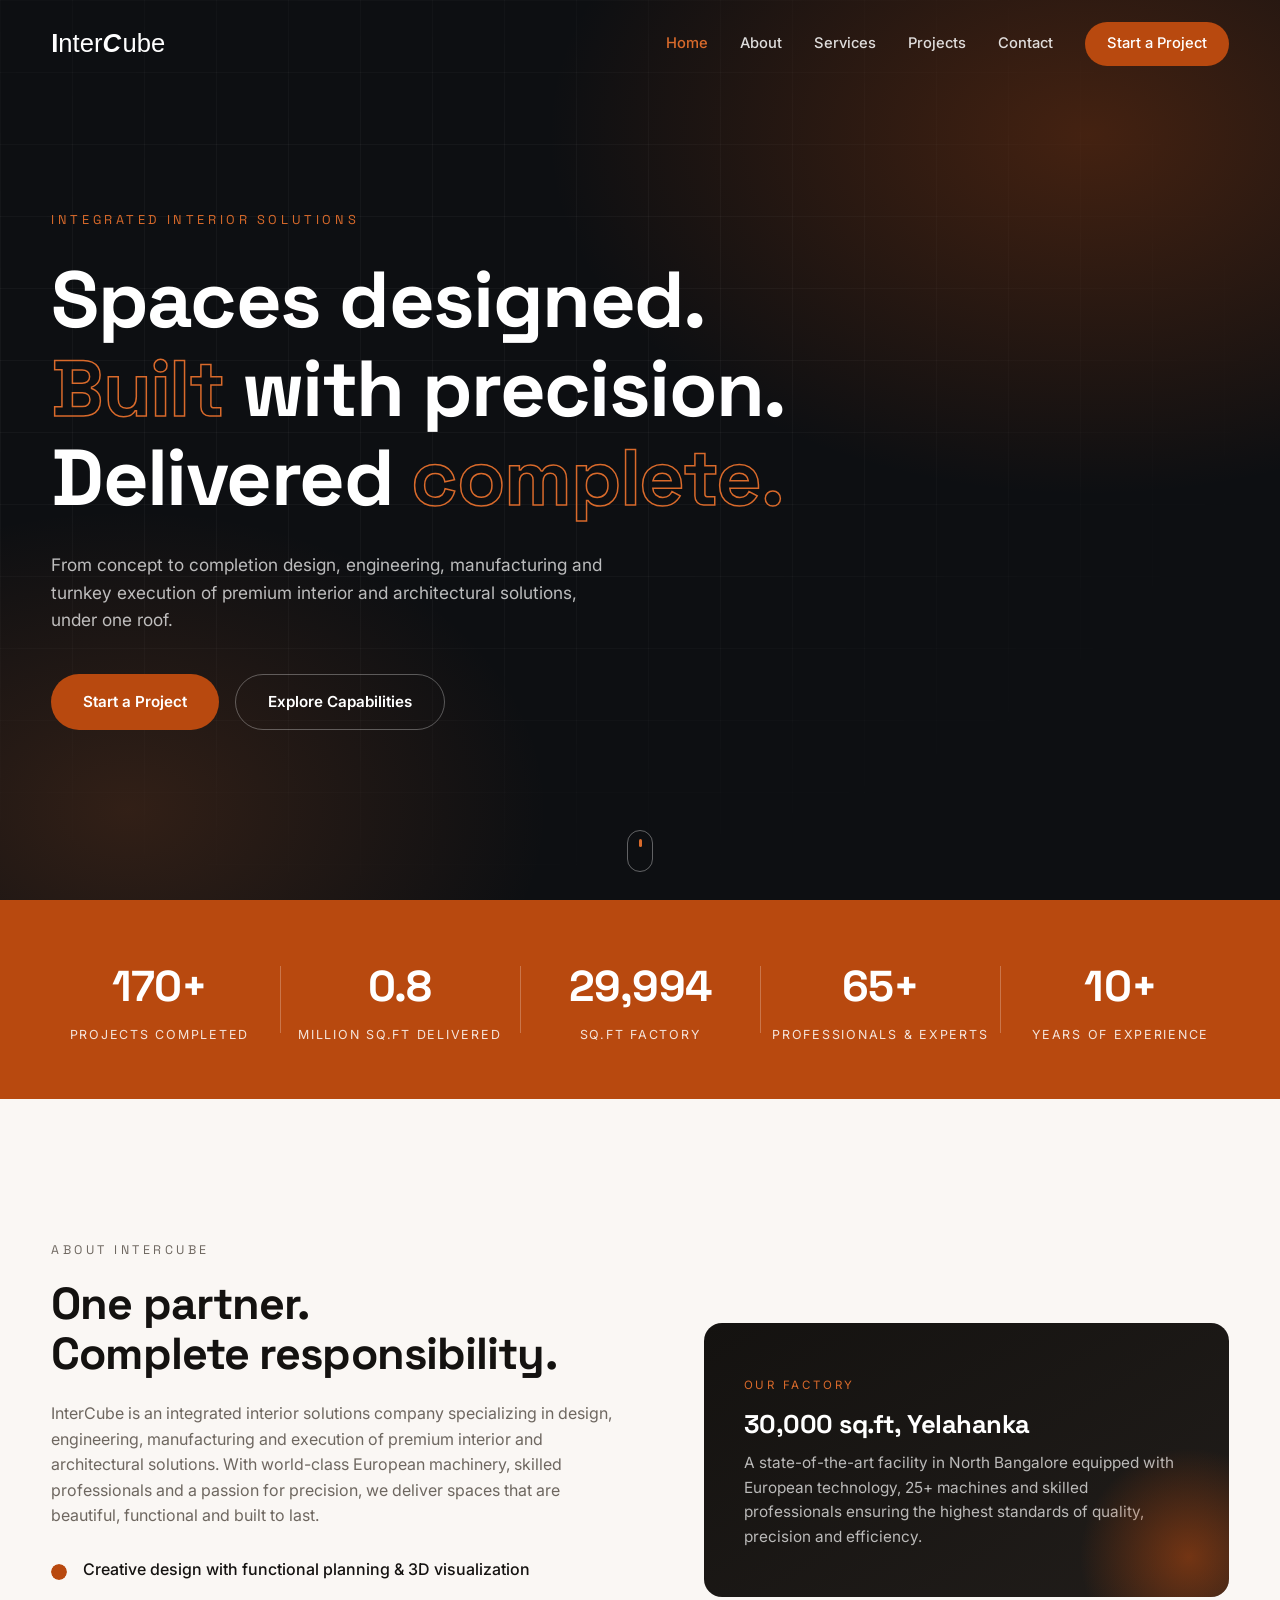
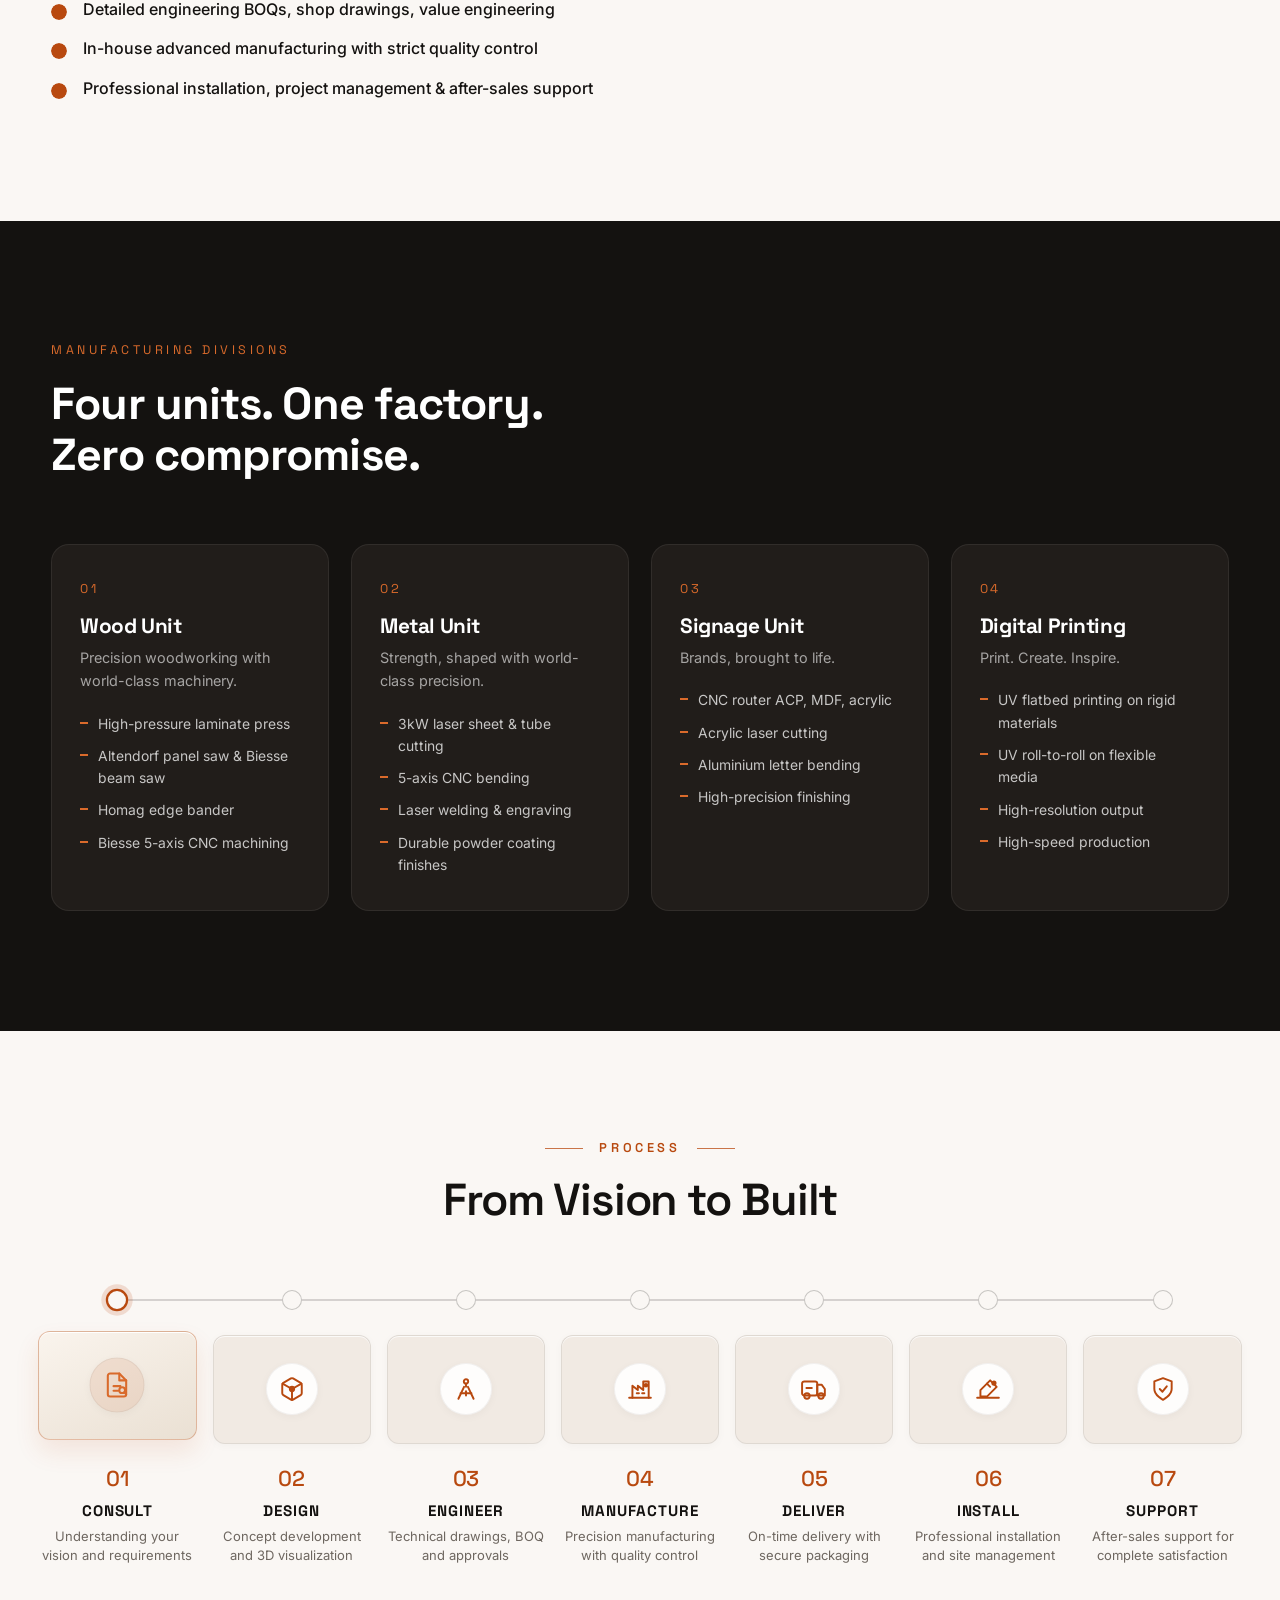
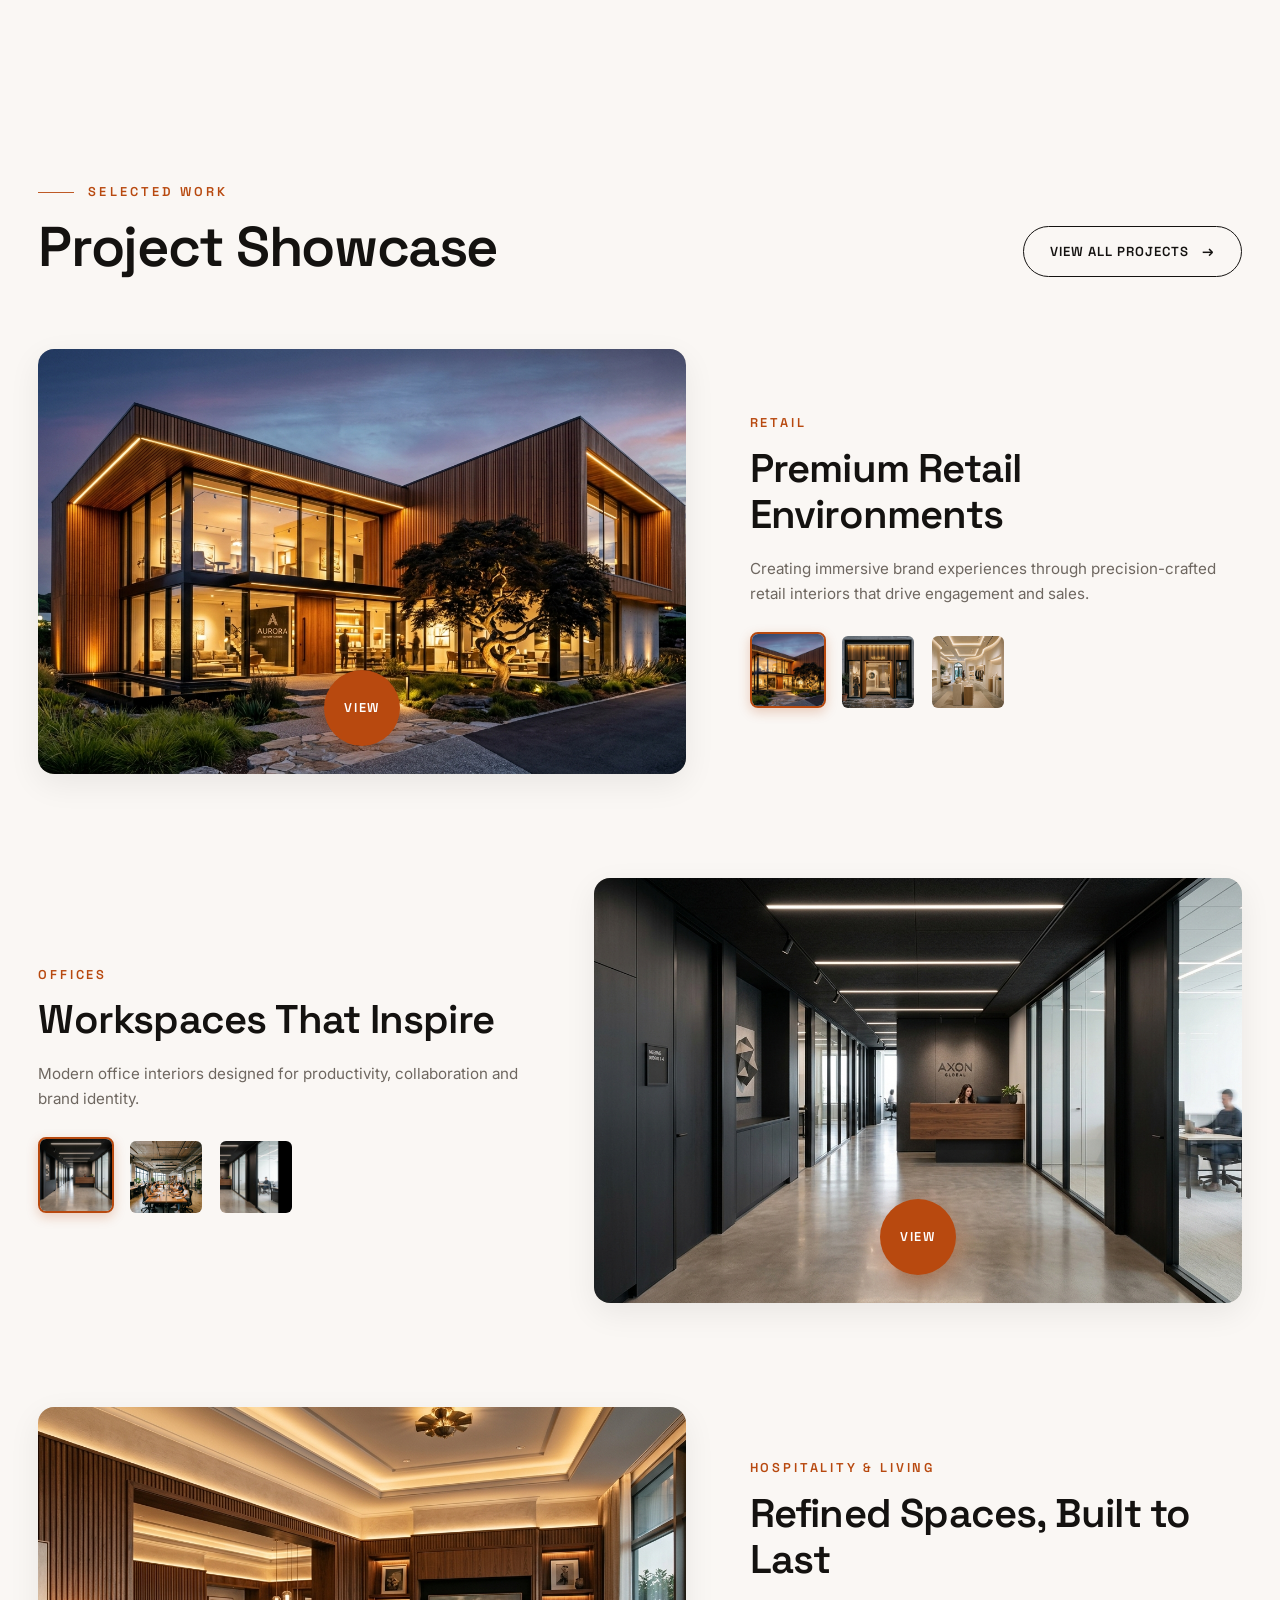
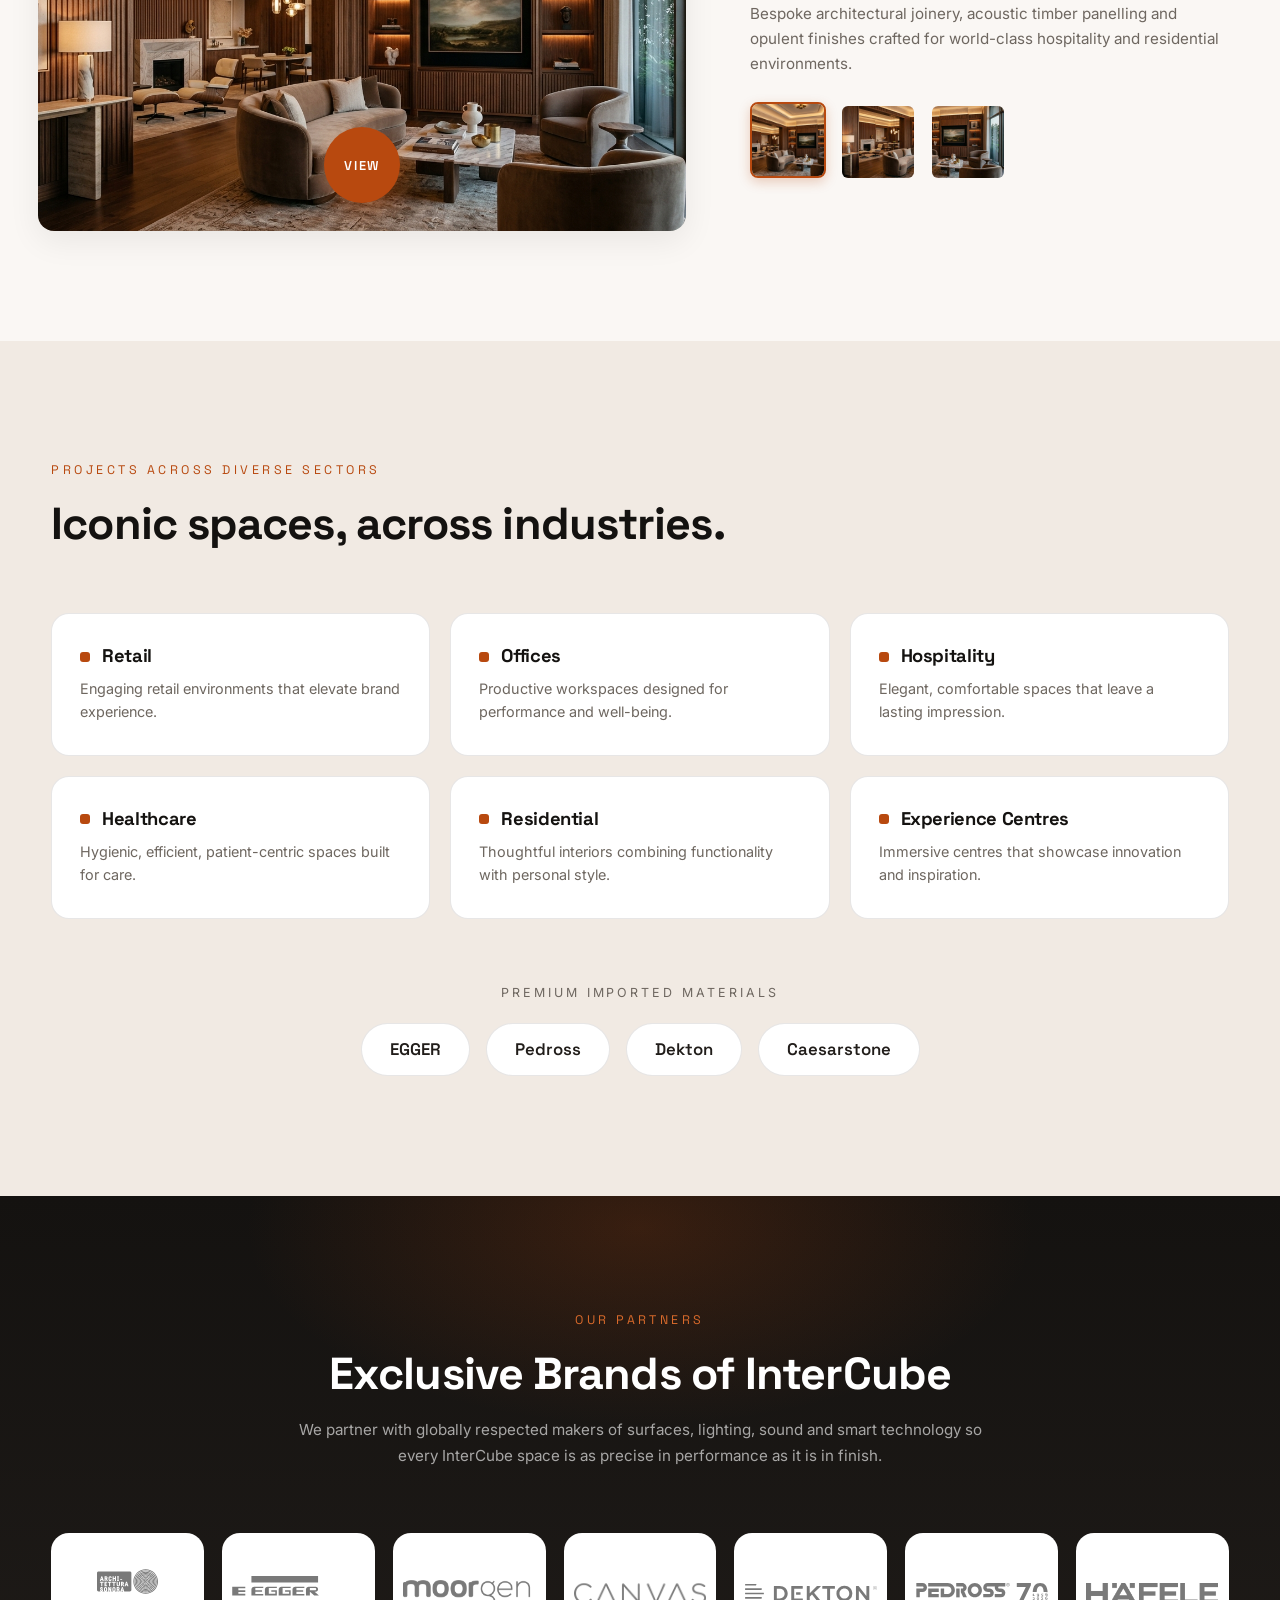
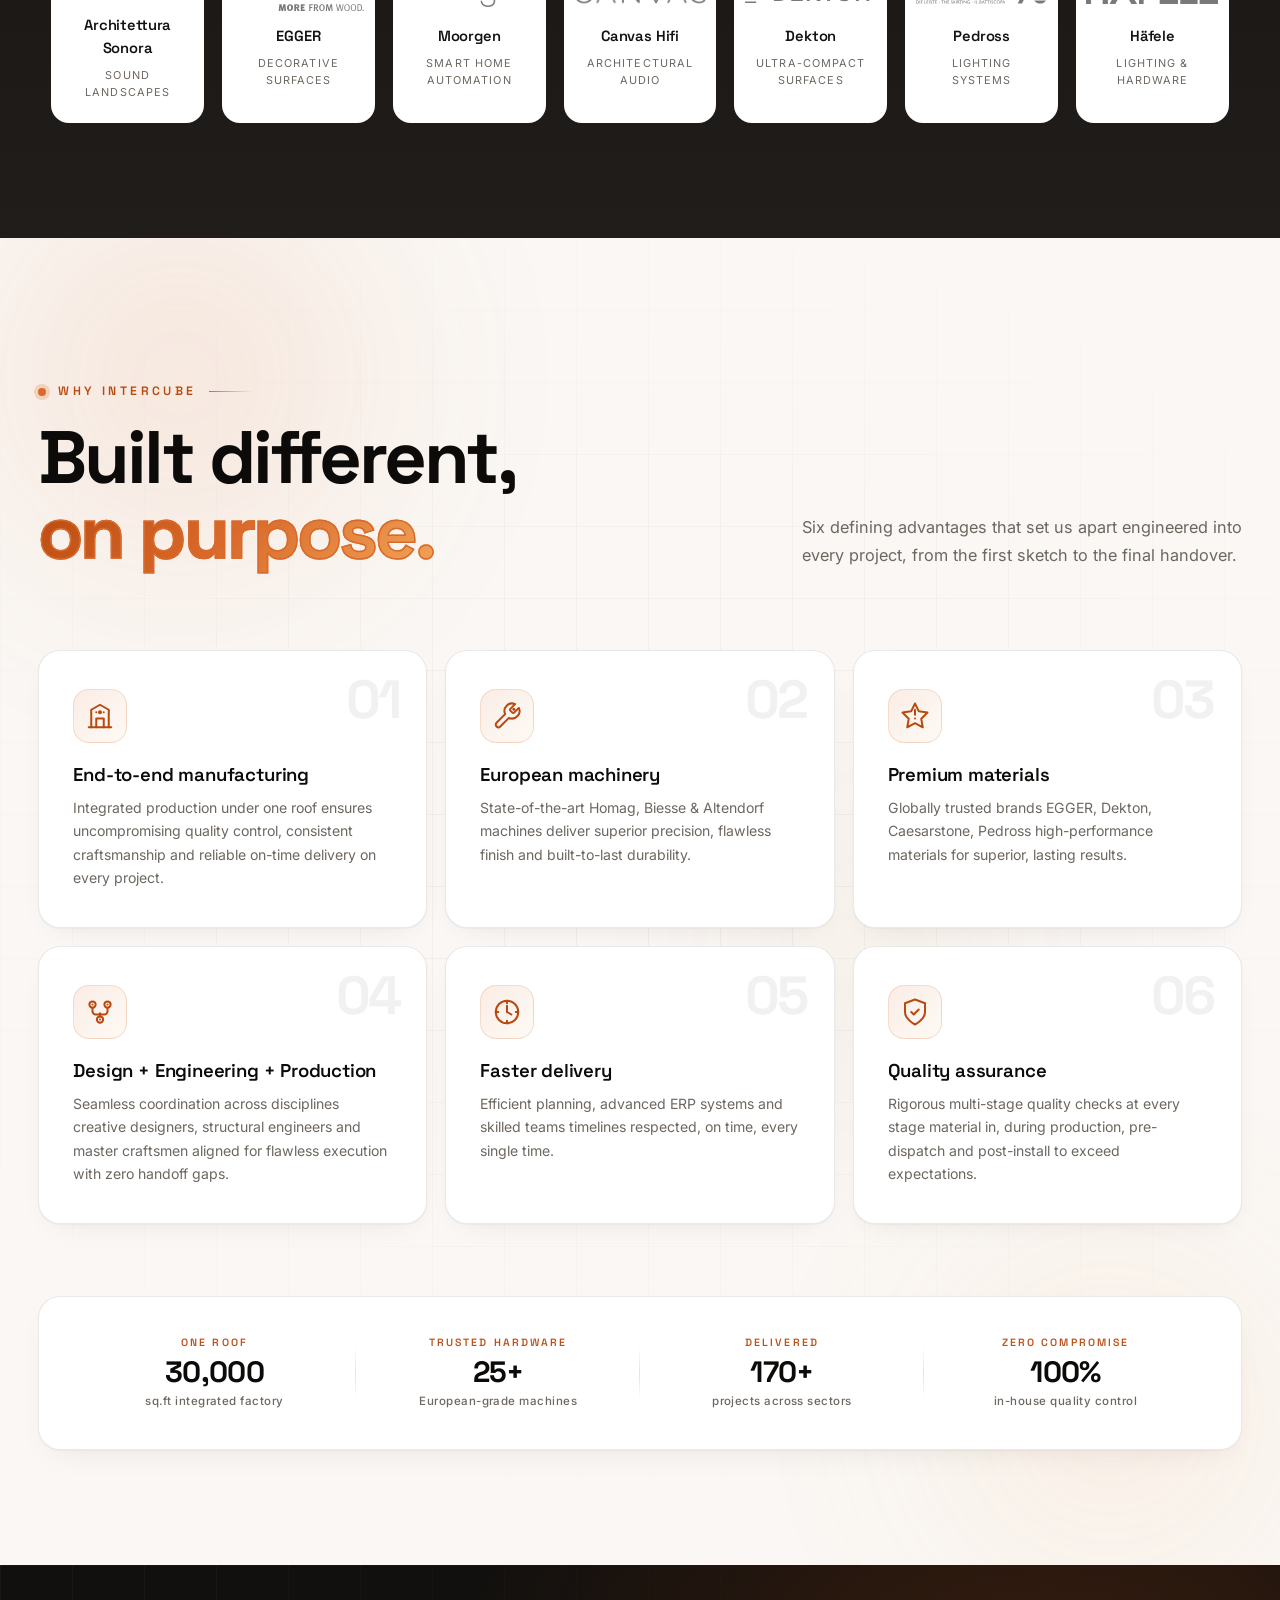
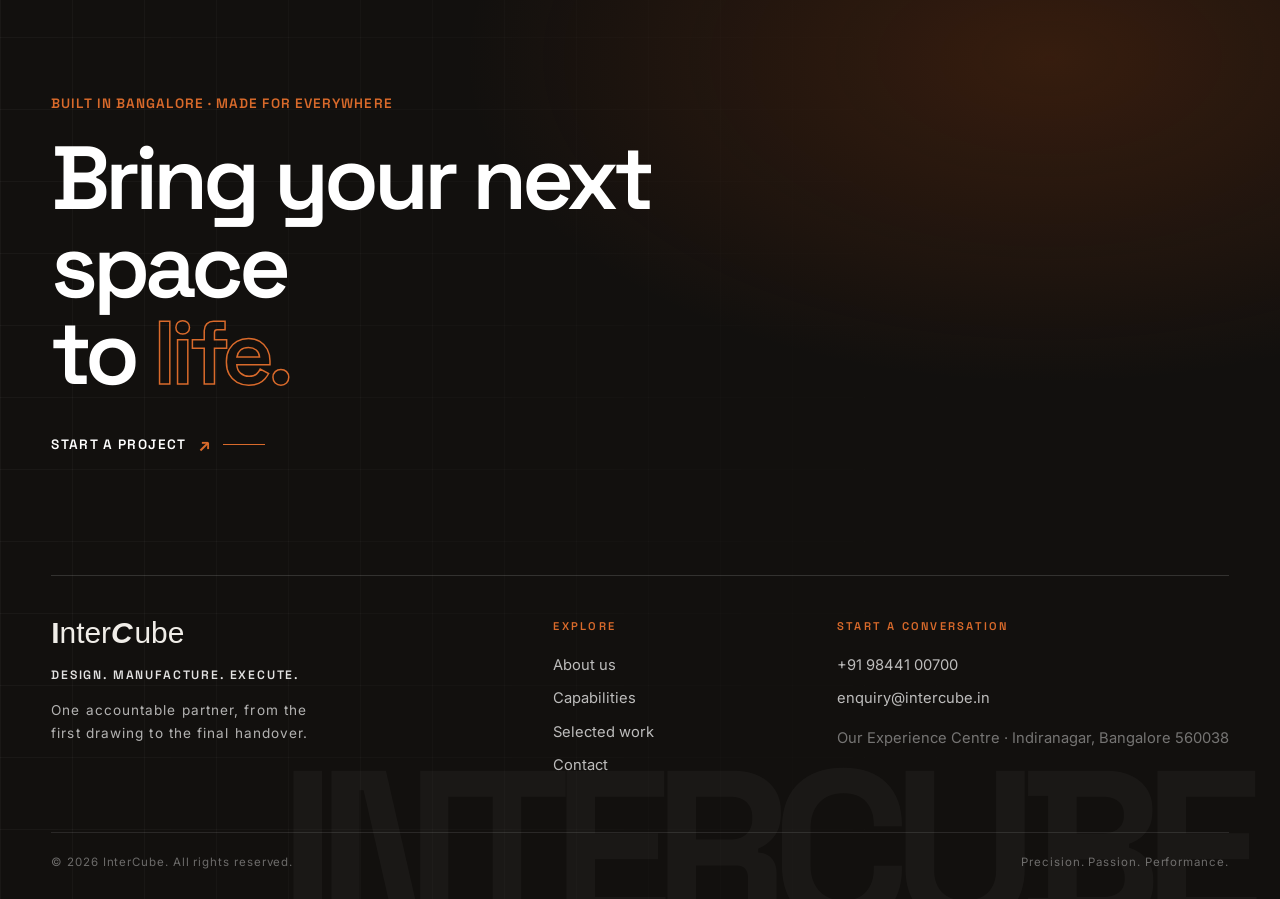
==== commit c96acabd: "Add "Exclusive Brands of InterCube" section to home page Introduces a partner logo strip between the" ====
--- a/index.html
+++ b/index.html
@@ -647,6 +647,84 @@
     </div>
   </section>
 
+  <!-- ============ EXCLUSIVE BRANDS ============ -->
+  <section class="section brand-strip" id="brands">
+    <div class="container">
+      <div class="section__head reveal">
+        <p class="eyebrow">Our Partners</p>
+        <h2>Exclusive Brands of InterCube</h2>
+        <p class="brand-strip__lede">We partner with globally respected makers of surfaces, lighting, sound and smart technology  so every InterCube space is as precise in performance as it is in finish.</p>
+      </div>
+
+      <div class="brand-grid">
+
+        <a class="brand-logo reveal" href="https://architetturasonora.com/en" target="_blank" rel="noopener noreferrer" aria-label="Visit Architettura Sonora">
+          <span class="brand-logo__mark">
+            <img class="brand-logo__img" src="images/brands/architettura-sonora.svg" alt="Architettura Sonora logo" loading="lazy">
+            <span class="brand-logo__fallback" aria-hidden="true">Architettura Sonora</span>
+          </span>
+          <span class="brand-logo__name">Architettura Sonora</span>
+          <span class="brand-logo__cat">Sound Landscapes</span>
+        </a>
+
+        <a class="brand-logo reveal" href="https://www.egger.com/en/furniture-interior-design/decorative-collection/capsule-concept?country=IN" target="_blank" rel="noopener noreferrer" aria-label="Visit EGGER">
+          <span class="brand-logo__mark">
+            <img class="brand-logo__img" src="images/brands/egger.svg" alt="EGGER logo" loading="lazy">
+            <span class="brand-logo__fallback" aria-hidden="true">EGGER</span>
+          </span>
+          <span class="brand-logo__name">EGGER</span>
+          <span class="brand-logo__cat">Decorative Surfaces</span>
+        </a>
+
+        <a class="brand-logo reveal" href="https://www.moorgen.de" target="_blank" rel="noopener noreferrer" aria-label="Visit Moorgen">
+          <span class="brand-logo__mark">
+            <img class="brand-logo__img" src="images/brands/moorgen.png" alt="Moorgen logo" loading="lazy">
+            <span class="brand-logo__fallback" aria-hidden="true">Moorgen</span>
+          </span>
+          <span class="brand-logo__name">Moorgen</span>
+          <span class="brand-logo__cat">Smart Home Automation</span>
+        </a>
+
+        <a class="brand-logo reveal" href="https://canvashifi.com/?currency=EUR" target="_blank" rel="noopener noreferrer" aria-label="Visit Canvas Hifi">
+          <span class="brand-logo__mark">
+            <img class="brand-logo__img" src="images/brands/canvas-hifi.png" alt="Canvas Hifi logo" loading="lazy">
+            <span class="brand-logo__fallback" aria-hidden="true">Canvas Hifi</span>
+          </span>
+          <span class="brand-logo__name">Canvas Hifi</span>
+          <span class="brand-logo__cat">Architectural Audio</span>
+        </a>
+
+        <a class="brand-logo reveal" href="https://www.cosentino.com/en-id/dekton/" target="_blank" rel="noopener noreferrer" aria-label="Visit Dekton by Cosentino">
+          <span class="brand-logo__mark">
+            <img class="brand-logo__img" src="images/brands/dekton.svg" alt="Dekton by Cosentino logo" loading="lazy">
+            <span class="brand-logo__fallback" aria-hidden="true">Dekton</span>
+          </span>
+          <span class="brand-logo__name">Dekton</span>
+          <span class="brand-logo__cat">Ultra-Compact Surfaces</span>
+        </a>
+
+        <a class="brand-logo reveal" href="https://www.pedross.com/en" target="_blank" rel="noopener noreferrer" aria-label="Visit Pedross">
+          <span class="brand-logo__mark">
+            <img class="brand-logo__img" src="images/brands/pedross.svg" alt="Pedross logo" loading="lazy">
+            <span class="brand-logo__fallback" aria-hidden="true">Pedross</span>
+          </span>
+          <span class="brand-logo__name">Pedross</span>
+          <span class="brand-logo__cat">Lighting Systems</span>
+        </a>
+
+        <a class="brand-logo reveal" href="https://home.hafeleindia.com/collections/lighting" target="_blank" rel="noopener noreferrer" aria-label="Visit Hafele">
+          <span class="brand-logo__mark">
+            <img class="brand-logo__img" src="images/brands/hafele.png" alt="Hafele logo" loading="lazy">
+            <span class="brand-logo__fallback" aria-hidden="true">H&#228;fele</span>
+          </span>
+          <span class="brand-logo__name">H&#228;fele</span>
+          <span class="brand-logo__cat">Lighting &amp; Hardware</span>
+        </a>
+
+      </div>
+    </div>
+  </section>
+
   <!-- ============ WHY INTERCUBE  IMMERSIVE ============ -->
   <section class="why-intercube" id="why">
     <div class="why-intercube__bg" aria-hidden="true">
--- a/css/style.css
+++ b/css/style.css
@@ -298,6 +298,46 @@
 .btn--primary:hover {
   background: var(--rust-light);
   transform: translateY(-2px)
+}
+
+.btn[disabled],
+button[disabled],
+.btn[aria-busy="true"],
+button[aria-busy="true"] {
+  cursor: progress !important;
+  pointer-events: none !important;
+  opacity: .72;
+  filter: saturate(.8);
+  transform: none !important;
+  box-shadow: inset 0 1px 2px rgba(0,0,0,.08);
+  position: relative;
+  overflow: hidden;
+}
+
+.btn[aria-busy="true"],
+button[aria-busy="true"] {
+  padding-left: 50px;
+}
+
+.btn[aria-busy="true"]::before,
+button[aria-busy="true"]::before {
+  content: "";
+  position: absolute;
+  left: 18px;
+  top: 50%;
+  width: 18px;
+  height: 18px;
+  margin-top: -9px;
+  border: 2px solid rgba(255,255,255,.42);
+  border-top-color: #fff;
+  border-left-color: #fff;
+  border-radius: 50%;
+  animation: btnSpinnerRotate .75s linear infinite;
+}
+
+@keyframes btnSpinnerRotate {
+  from { transform: rotate(0deg); }
+  to   { transform: rotate(360deg); }
 }
 
 .btn--ghost {
@@ -5487,8 +5527,8 @@
 
 .enquiry-success-dialog__surface {
   position: relative;
-  padding: 44px 34px 34px;
-  border-radius: 20px;
+  padding: 38px 28px 26px;
+  border-radius: 18px;
   background: linear-gradient(160deg, #fff 0%, var(--paper) 100%);
   border: 1px solid rgba(184, 73, 15, .18);
   box-shadow: 0 28px 80px -28px rgba(0, 0, 0, .5),
@@ -5496,25 +5536,50 @@
   text-align: center;
 }
 
+.enquiry-success-dialog__close {
+  position: absolute;
+  z-index: 2;
+  top: 10px;
+  right: 10px;
+  width: 30px;
+  height: 30px;
+  border: 1px solid var(--line);
+  border-radius: 50%;
+  background: rgba(255, 255, 255, .96);
+  color: var(--ink);
+  font-size: 1.35rem;
+  line-height: 1;
+  cursor: pointer;
+  transition: background .2s ease, color .2s ease, transform .2s ease;
+}
+
+.enquiry-success-dialog__close:hover {
+  background: var(--rust);
+  color: #fff;
+  transform: rotate(90deg);
+}
+
 .enquiry-success-dialog__eyebrow {
-  margin-bottom: 10px;
+  margin-bottom: 8px;
   color: var(--rust);
   font-weight: 600;
   letter-spacing: .08em;
+  font-size: .72rem;
 }
 
 .enquiry-success-dialog h2 {
   font-family: var(--font-display);
-  font-size: clamp(1.35rem, 2.6vw, 1.75rem);
-  line-height: 1.15;
-  margin: 0 0 10px;
+  font-size: clamp(1rem, 2.1vw, 1.22rem);
+  line-height: 1.2;
+  margin: 0 0 8px;
   color: var(--ink);
 }
 
 .enquiry-success-dialog p {
-  margin: 0 0 8px;
+  margin: 0 0 6px;
   color: var(--muted);
-  font-size: .98rem;
+  font-size: .84rem;
+  line-height: 1.4;
 }
 
 .enquiry-success-dialog a {
@@ -5529,15 +5594,15 @@
 }
 
 .enquiry-success-dialog__footer {
-  margin-top: 18px !important;
-  font-size: .9rem;
-  padding-top: 14px;
+  margin-top: 14px !important;
+  font-size: .78rem;
+  padding-top: 12px;
   border-top: 1px solid rgba(20, 18, 16, .08);
 }
 
 @media (max-width: 680px) {
-  .enquiry-success-dialog { width: min(100% - 20px, 480px); }
-  .enquiry-success-dialog__surface { padding: 34px 22px 26px; }
+  .enquiry-success-dialog { width: min(100% - 20px, 420px); }
+  .enquiry-success-dialog__surface { padding: 36px 20px 22px; }
 }
 
 @media (min-width: 681px) and (max-width: 1020px) {
@@ -5626,3 +5691,164 @@
     padding: 82px 24px 36px;
   }
 }
+
+/* ==========================================================================
+   EXCLUSIVE BRANDS
+   ========================================================================== */
+.brand-strip {
+  position: relative;
+  background: linear-gradient(180deg, var(--ink) 0%, var(--ink-soft) 100%);
+  color: #fff;
+  padding: clamp(76px, 9vw, 118px) 0;
+  overflow: hidden;
+}
+
+.brand-strip::before {
+  content: "";
+  position: absolute;
+  top: -30%;
+  left: 50%;
+  width: min(900px, 90%);
+  height: 70%;
+  transform: translateX(-50%);
+  background: radial-gradient(ellipse at center, rgba(184, 73, 15, .22), transparent 62%);
+  pointer-events: none;
+}
+
+.brand-strip .section__head {
+  position: relative;
+  z-index: 1;
+  max-width: 720px;
+  margin-left: auto;
+  margin-right: auto;
+  text-align: center;
+}
+
+.brand-strip .eyebrow {
+  color: var(--rust-light);
+}
+
+.brand-strip .section__head h2 {
+  color: #fff;
+}
+
+.brand-strip__lede {
+  margin-top: 18px;
+  font-size: .95rem;
+  line-height: 1.7;
+  color: rgba(255, 255, 255, .62);
+}
+
+.brand-grid {
+  position: relative;
+  z-index: 1;
+  margin-top: 56px;
+  display: grid;
+  grid-template-columns: repeat(auto-fit, minmax(150px, 1fr));
+  gap: 18px;
+}
+
+.brand-logo {
+  display: flex;
+  flex-direction: column;
+  align-items: center;
+  justify-content: center;
+  gap: 6px;
+  min-height: 148px;
+  padding: 26px 18px 20px;
+  background: #fff;
+  border: 1px solid transparent;
+  border-radius: var(--radius);
+  text-align: center;
+  transition: transform .4s cubic-bezier(.16, 1, .3, 1), background .35s ease, border-color .35s ease, box-shadow .35s ease;
+}
+
+.brand-logo__mark {
+  display: flex;
+  align-items: center;
+  justify-content: center;
+  height: 44px;
+  margin-bottom: 4px;
+}
+
+.brand-logo__img {
+  max-height: 42px;
+  max-width: 132px;
+  width: auto;
+  height: auto;
+  object-fit: contain;
+  filter: brightness(0);
+  opacity: .52;
+  transition: filter .35s ease, opacity .35s ease;
+}
+
+.brand-logo__fallback {
+  display: none;
+  font-family: var(--font-display);
+  font-weight: 600;
+  font-size: 1.02rem;
+  letter-spacing: -.01em;
+  line-height: 1.15;
+  color: var(--ink);
+}
+
+.brand-logo__name {
+  font-family: var(--font-display);
+  font-weight: 600;
+  font-size: .92rem;
+  letter-spacing: -.01em;
+  color: var(--ink);
+}
+
+.brand-logo__cat {
+  font-size: .68rem;
+  letter-spacing: .1em;
+  text-transform: uppercase;
+  color: var(--muted);
+}
+
+.brand-logo:hover {
+  background: var(--ink);
+  transform: translateY(-6px);
+  border-color: rgba(217, 106, 43, .55);
+  box-shadow: 0 26px 46px -24px rgba(0, 0, 0, .6), 0 0 0 1px rgba(217, 106, 43, .18);
+}
+
+.brand-logo:hover .brand-logo__img {
+  filter: brightness(0) invert(1);
+  opacity: 1;
+}
+
+.brand-logo:hover .brand-logo__name {
+  color: #fff;
+}
+
+.brand-logo:hover .brand-logo__cat {
+  color: rgba(255, 255, 255, .55);
+}
+
+.brand-logo.is-missing .brand-logo__img,
+.brand-logo.is-missing .brand-logo__name {
+  display: none;
+}
+
+.brand-logo.is-missing .brand-logo__fallback {
+  display: block;
+}
+
+.brand-logo.is-missing:hover .brand-logo__fallback {
+  color: #fff;
+}
+
+@media (max-width: 680px) {
+  .brand-grid {
+    margin-top: 40px;
+    grid-template-columns: repeat(auto-fit, minmax(132px, 1fr));
+    gap: 14px;
+  }
+
+  .brand-logo {
+    min-height: 128px;
+    padding: 22px 12px 16px;
+  }
+}
